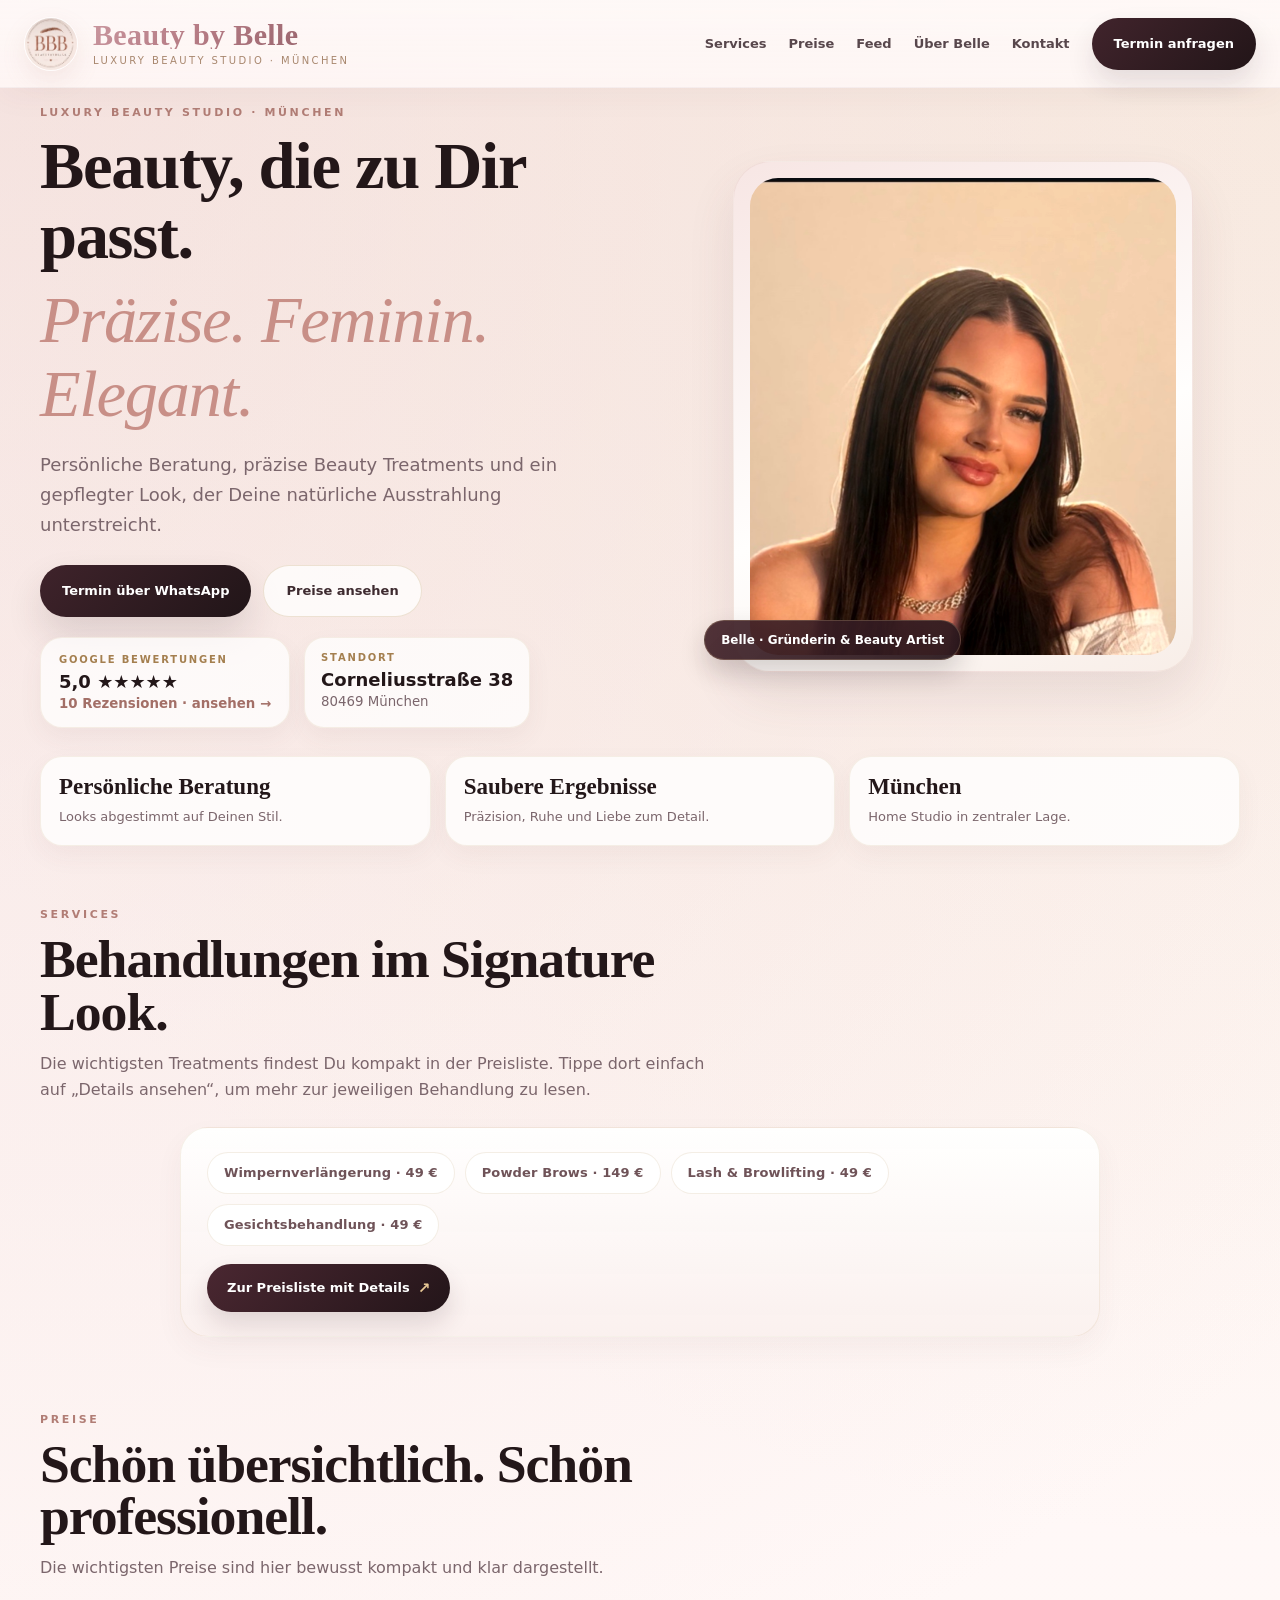
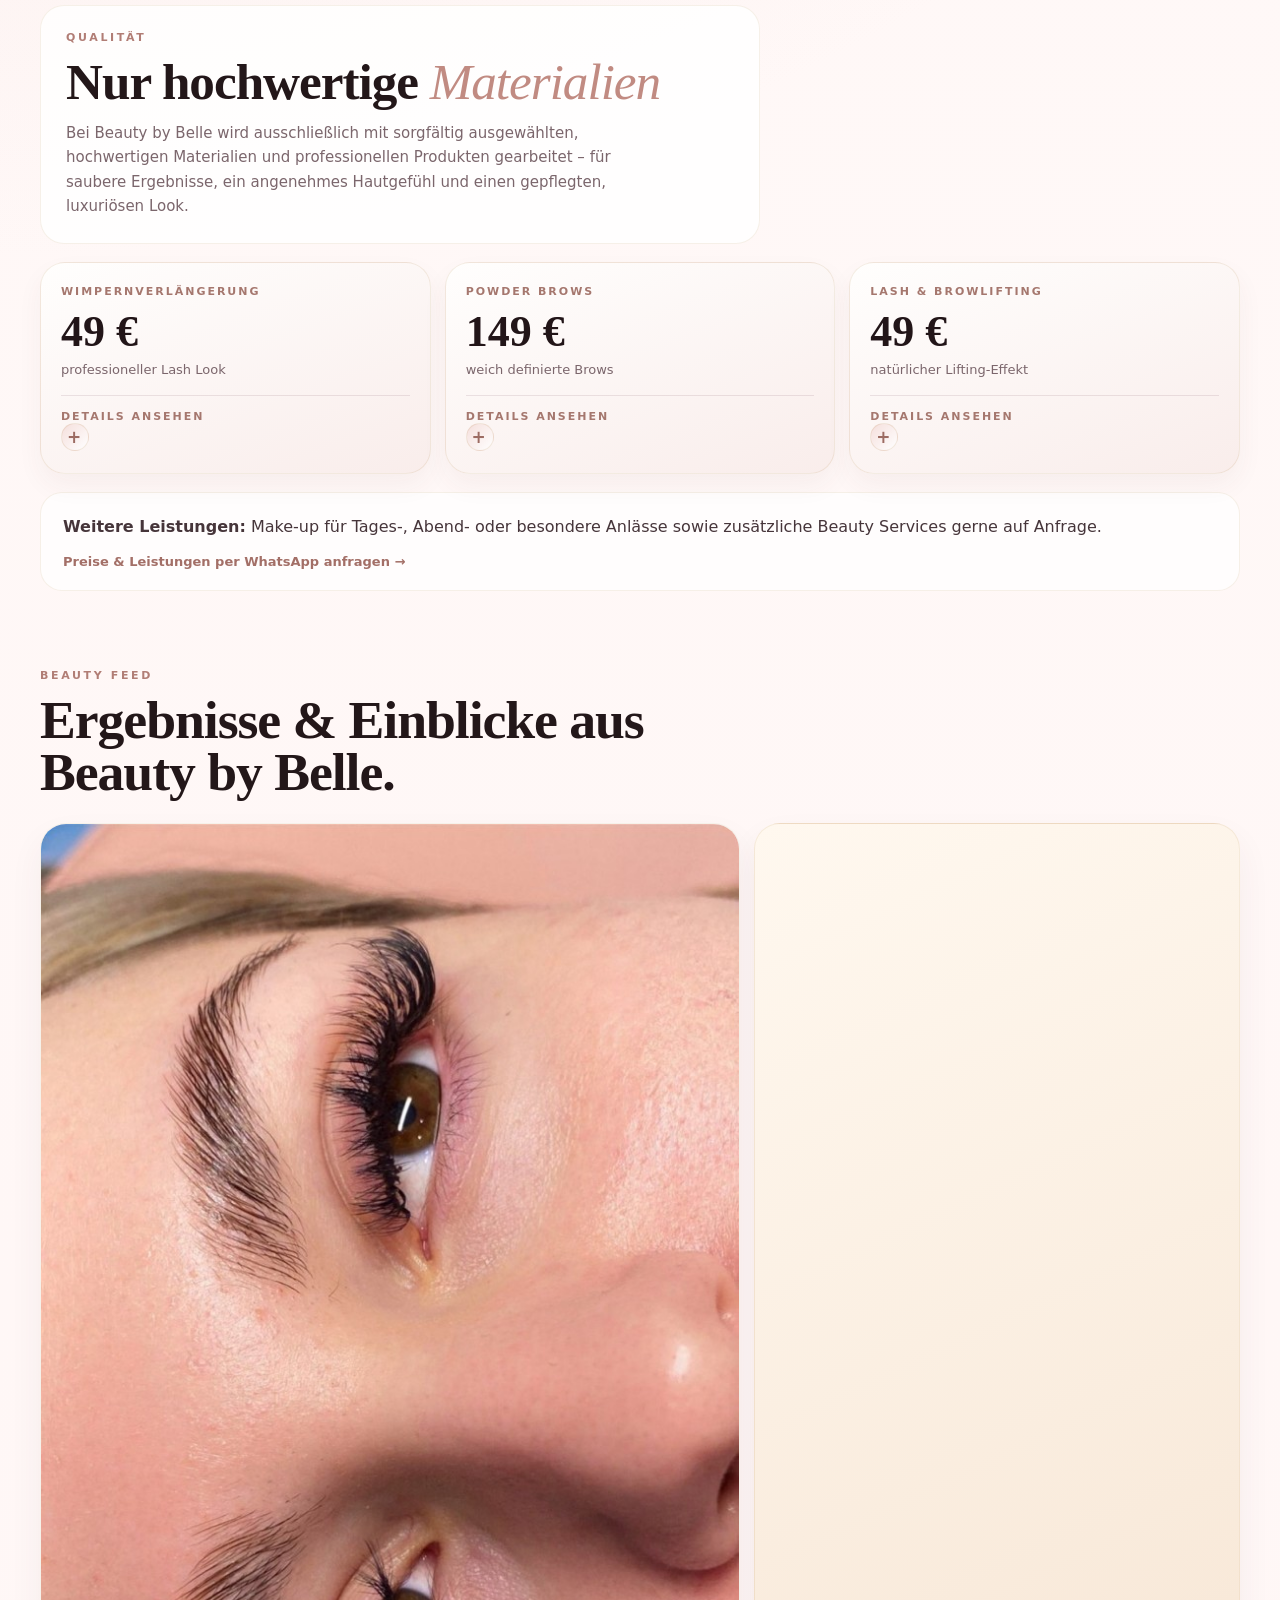
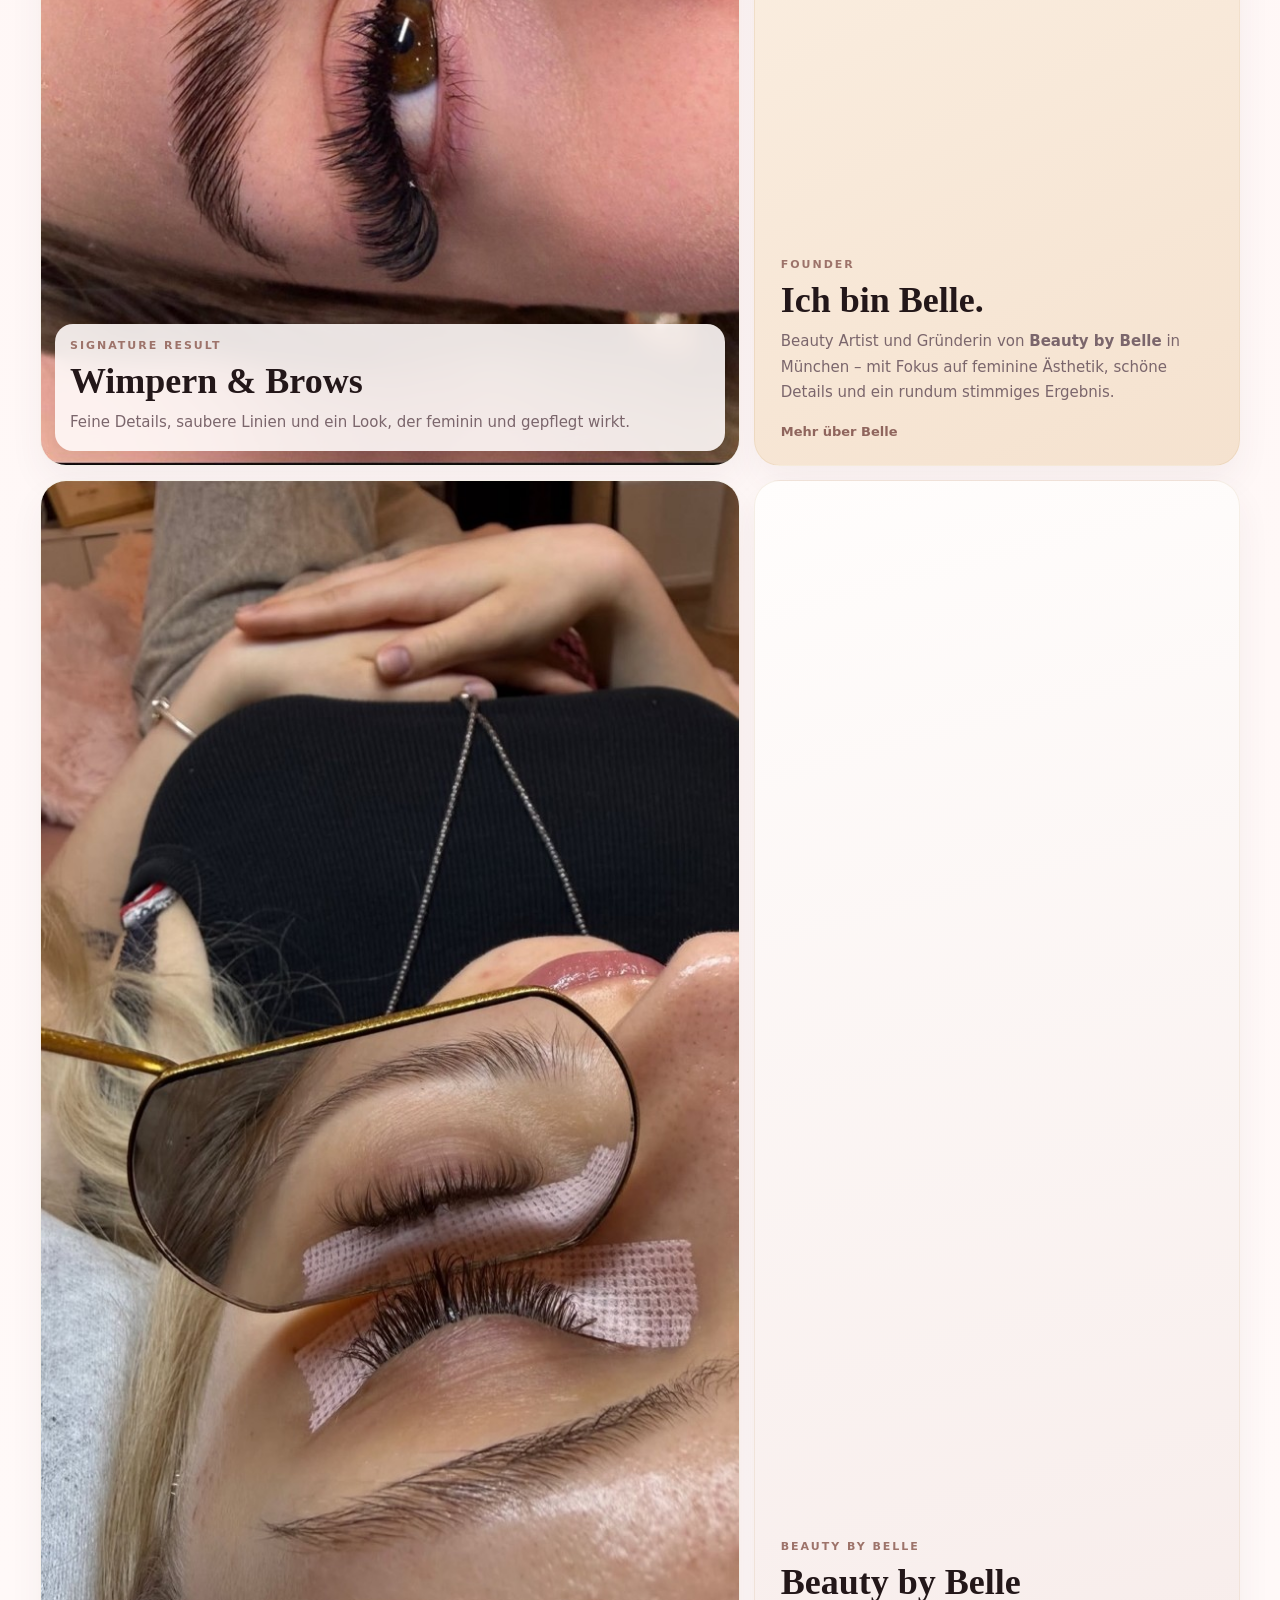
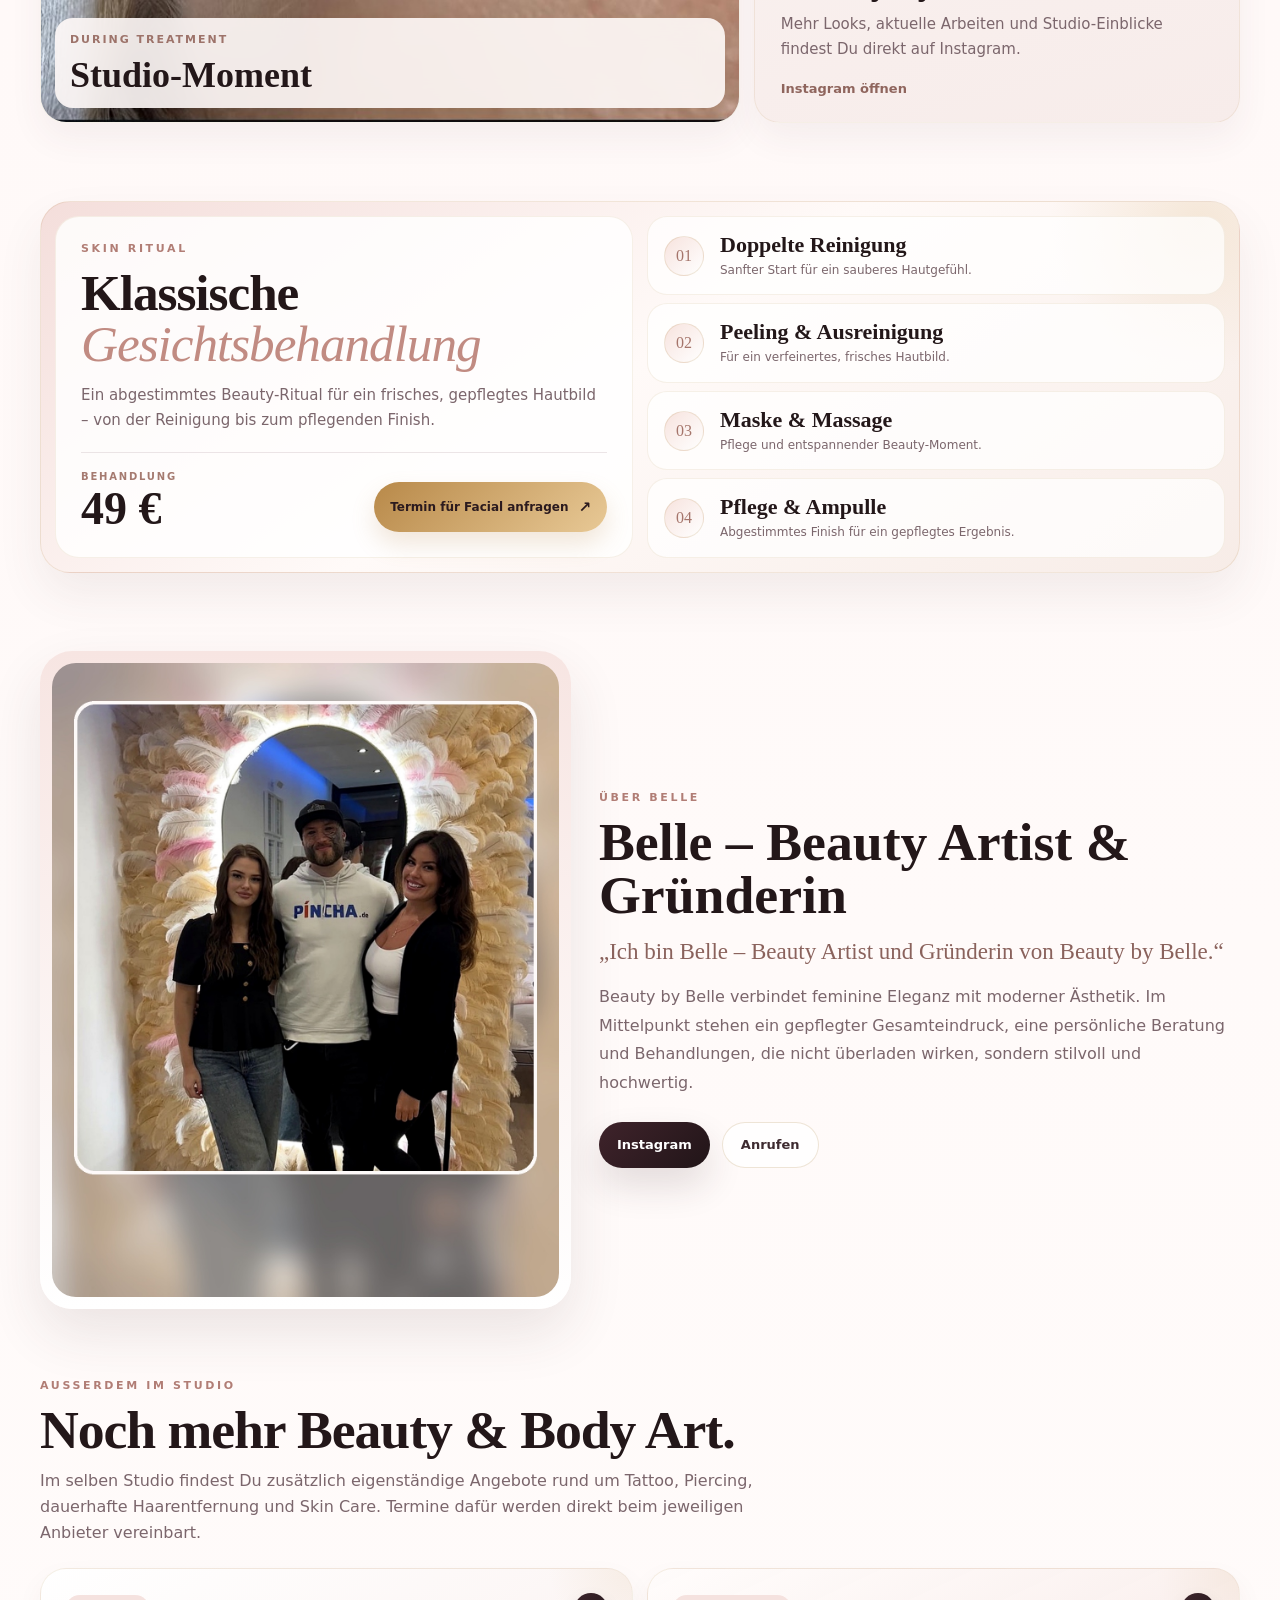
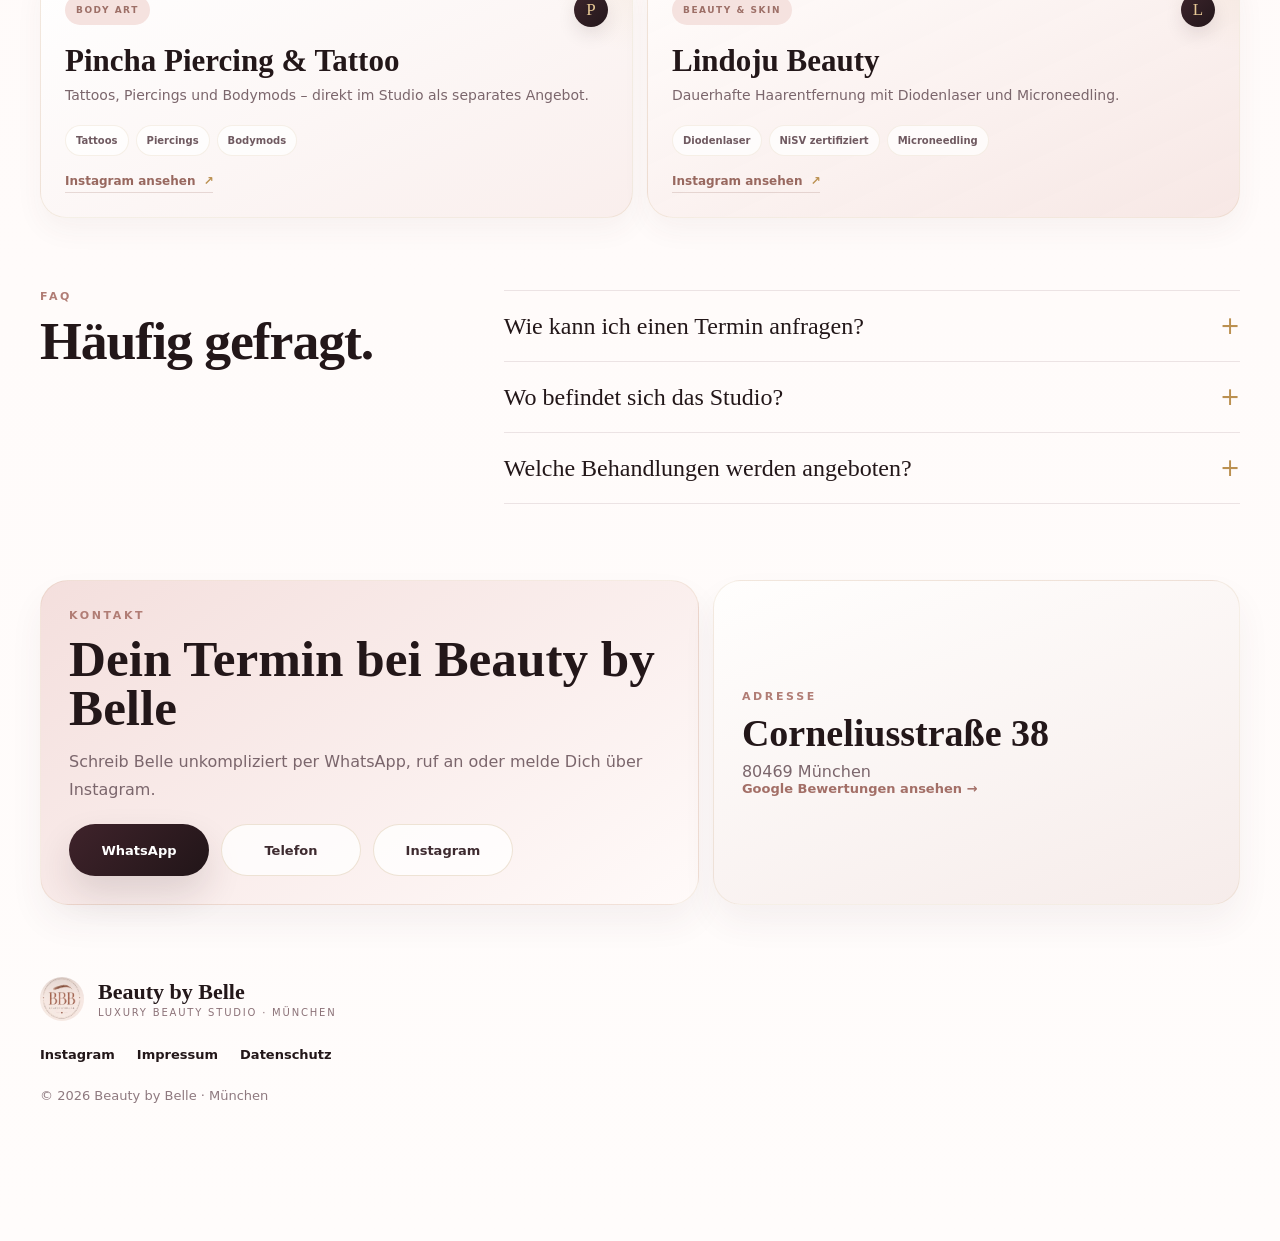
==== index.html @ 5e6dd6c7 "Add files via upload" ====
<!doctype html>
<html lang="de">
<head>
  <meta charset="utf-8">
  <meta name="viewport" content="width=device-width, initial-scale=1, viewport-fit=cover">
  <meta name="theme-color" content="#fff8f7">
  <meta name="description" content="Beauty by Belle München – luxuriöse Beauty Treatments mit rosé-goldenem Design: Wimpern, Powder Brows, Gesichtsbehandlung und mehr.">
  <meta name="format-detection" content="telephone=no">
  <meta property="og:title" content="Beauty by Belle München">
  <meta property="og:description" content="Belle – Beauty Artist und Gründerin von Beauty by Belle. Luxuriöse Beauty Treatments in München.">
  <meta property="og:type" content="website">
  <title>Beauty by Belle | Luxury Beauty Studio München</title>
  <link rel="icon" href="logo-bbb.jpg" type="image/jpeg">
  <link rel="stylesheet" href="styles.css?v=6.4.0">
  <script type="application/ld+json">
  {
    "@context":"https://schema.org",
    "@type":"BeautySalon",
    "name":"Beauty by Belle",
    "telephone":"+49 1512 0498323",
    "address":{
      "@type":"PostalAddress",
      "streetAddress":"Corneliusstraße 38",
      "postalCode":"80469",
      "addressLocality":"München",
      "addressCountry":"DE"
    },
    "sameAs":["https://www.instagram.com/beautybybelle_munich/"],
    "priceRange":"€€"
  }
  </script>
</head>
<body>
  <a class="skip-link" href="#main">Zum Inhalt springen</a>

  <header class="site-header" id="top">
    <a class="brand" href="#top" aria-label="Beauty by Belle Startseite">
      <img src="logo-bbb.jpg" alt="Beauty by Belle Logo" width="54" height="54">
      <span class="brand-copy">
        <strong>Beauty by Belle</strong>
        <small>Luxury Beauty Studio · München</small>
      </span>
    </a>

    <button class="menu-toggle" type="button" aria-label="Menü öffnen" aria-expanded="false" aria-controls="main-nav">
      <span></span><span></span>
    </button>

    <nav class="main-nav" id="main-nav" aria-label="Hauptnavigation">
      <a href="#services">Services</a>
      <a href="#preise">Preise</a>
      <a href="#feed">Feed</a>
      <a href="#belle">Über Belle</a>
      <a href="#kontakt">Kontakt</a>
      <a class="nav-cta" href="https://wa.me/4915120498323?text=Hallo%20Belle%2C%20ich%20m%C3%B6chte%20gerne%20einen%20Termin%20bei%20Beauty%20by%20Belle%20anfragen." target="_blank" rel="noopener">Termin anfragen</a>
    </nav>
  </header>

  <main id="main">
    <section class="hero">
      <div class="hero-copy">
        <p class="eyebrow">Luxury Beauty Studio · München</p>
        <h1>Beauty, die zu Dir passt. <em>Präzise. Feminin. Elegant.</em></h1>
        <p class="lead">Persönliche Beratung, präzise Beauty Treatments und ein gepflegter Look, der Deine natürliche Ausstrahlung unterstreicht.</p>

        <div class="hero-actions">
          <a class="btn btn-primary" href="https://wa.me/4915120498323?text=Hallo%20Belle%2C%20ich%20m%C3%B6chte%20gerne%20einen%20Termin%20bei%20Beauty%20by%20Belle%20anfragen." target="_blank" rel="noopener">Termin über WhatsApp</a>
          <a class="btn btn-secondary" href="#preise">Preise ansehen</a>
        </div>

        <div class="hero-meta">
          <a class="google-review-card" href="https://search.google.com/local/reviews?placeid=ChIJg-GGh-nfnUcRz_K6qeJYvUg" target="_blank" rel="noopener" aria-label="Google Bewertungen von Beauty by Belle öffnen">
            <span class="meta-label">Google Bewertungen</span>
            <strong>5,0 ★★★★★</strong>
            <small>10 Rezensionen · ansehen →</small>
          </a>
          <div>
            <span class="meta-label">Standort</span>
            <strong>Corneliusstraße 38</strong>
            <small>80469 München</small>
          </div>
        </div>
      </div>

      <div class="hero-visual">
        <div class="hero-frame">
          <img src="belle-portrait.jpg" alt="Belle – Beauty Artist und Gründerin von Beauty by Belle" fetchpriority="high">
        </div>
        <div class="hero-badge">Belle · Gründerin &amp; Beauty Artist</div>
      </div>
    </section>

    <section class="info-strip" aria-label="Vorteile">
      <article><strong>Persönliche Beratung</strong><span>Looks abgestimmt auf Deinen Stil.</span></article>
      <article><strong>Saubere Ergebnisse</strong><span>Präzision, Ruhe und Liebe zum Detail.</span></article>
      <article><strong>München</strong><span>Home Studio in zentraler Lage.</span></article>
    </section>

    <section class="section compact" id="services">
      <div class="section-heading narrow">
        <p class="eyebrow">Services</p>
        <h2>Behandlungen im Signature Look.</h2>
        <p>Die wichtigsten Treatments findest Du kompakt in der Preisliste. Tippe dort einfach auf „Details ansehen“, um mehr zur jeweiligen Behandlung zu lesen.</p>
      </div>

      <div class="service-overview" aria-label="Leistungsübersicht">
        <div class="service-overview-chips">
          <span>Wimpernverlängerung · 49 €</span>
          <span>Powder Brows · 149 €</span>
          <span>Lash &amp; Browlifting · 49 €</span>
          <span>Gesichtsbehandlung · 49 €</span>
        </div>
        <a class="service-overview-link" href="#preise">Zur Preisliste mit Details</a>
      </div>
    </section>

    <section class="section pricing-section" id="preise">
      <div class="section-heading narrow">
        <p class="eyebrow">Preise</p>
        <h2>Schön übersichtlich. Schön professionell.</h2>
        <p>Die wichtigsten Preise sind hier bewusst kompakt und klar dargestellt.</p>
      </div>

      <div class="price-editorial">
        <article class="facial-intro price-intro-card">
          <p class="eyebrow">Qualität</p>
          <h2>Nur hochwertige <em>Materialien</em></h2>
          <p>Bei Beauty by Belle wird ausschließlich mit sorgfältig ausgewählten, hochwertigen Materialien und professionellen Produkten gearbeitet – für saubere Ergebnisse, ein angenehmes Hautgefühl und einen gepflegten, luxuriösen Look.</p>
        </article>
      </div>

      <div class="pricing-grid pricing-accordion">
        <details class="price-box price-toggle">
          <summary>
            <span class="price-name">Wimpernverlängerung</span>
            <strong>49 €</strong>
            <small>professioneller Lash Look</small>
            <span class="price-more">Details ansehen <b>+</b></span>
          </summary>
          <div class="price-details">
            <h3>Wimpernverlängerung</h3>
            <p>Für einen ausdrucksstarken, gepflegten Blick. Form und Wirkung werden passend zu Deinen Augen und Deinem gewünschten Look abgestimmt.</p>
            <p>Es wird mit sorgfältig ausgewählten, hochwertigen Materialien und professionellen Produkten gearbeitet – für ein sauberes, leichtes und elegantes Ergebnis.</p>
            <a href="https://wa.me/4915120498323?text=Hallo%20Belle%2C%20ich%20interessiere%20mich%20f%C3%BCr%20eine%20Wimpernverl%C3%A4ngerung.%20Welche%20Termine%20sind%20frei%3F" target="_blank" rel="noopener">Termin anfragen →</a>
          </div>
        </details>

        <details class="price-box price-toggle">
          <summary>
            <span class="price-name">Powder Brows</span>
            <strong>149 €</strong>
            <small>weich definierte Brows</small>
            <span class="price-more">Details ansehen <b>+</b></span>
          </summary>
          <div class="price-details">
            <h3>Powder Brows</h3>
            <p>Die Form und Farbe werden individuell auf Gesicht, Hautton und Deinen Stil abgestimmt. Ziel ist ein weiches, gleichmäßiges und gepflegtes Brow-Ergebnis.</p>
            <p>Verwendet werden hochwertige Pigmente und professionelle Materialien; auf sauberes und präzises Arbeiten wird besonderer Wert gelegt.</p>
            <a href="https://wa.me/4915120498323?text=Hallo%20Belle%2C%20ich%20interessiere%20mich%20f%C3%BCr%20Powder%20Brows.%20Welche%20Termine%20sind%20frei%3F" target="_blank" rel="noopener">Termin anfragen →</a>
          </div>
        </details>

        <details class="price-box price-toggle">
          <summary>
            <span class="price-name">Lash &amp; Browlifting</span>
            <strong>49 €</strong>
            <small>natürlicher Lifting-Effekt</small>
            <span class="price-more">Details ansehen <b>+</b></span>
          </summary>
          <div class="price-details">
            <h3>Lash &amp; Browlifting</h3>
            <p>Wimpern und Brauen werden geformt und optisch angehoben, sodass ein gepflegter, natürlicher und definierter Look entsteht.</p>
            <p>Auch hier kommen ausschließlich hochwertige, professionelle Produkte zum Einsatz, abgestimmt auf ein sauberes und elegantes Finish.</p>
            <a href="https://wa.me/4915120498323?text=Hallo%20Belle%2C%20ich%20interessiere%20mich%20f%C3%BCr%20Lash-%20%26%20Browlifting.%20Welche%20Termine%20sind%20frei%3F" target="_blank" rel="noopener">Termin anfragen →</a>
          </div>
        </details>
      </div>

      <div class="price-note">
        <p><strong>Weitere Leistungen:</strong> Make-up für Tages-, Abend- oder besondere Anlässe sowie zusätzliche Beauty Services gerne auf Anfrage.</p>
        <a class="inline-link" href="https://wa.me/4915120498323?text=Hallo%20Belle%2C%20ich%20habe%20eine%20Frage%20zu%20Deinen%20Leistungen%20und%20Preisen." target="_blank" rel="noopener">Preise &amp; Leistungen per WhatsApp anfragen →</a>
      </div>
    </section>

    <section class="section feed-section" id="feed">
      <div class="section-heading">
        <p class="eyebrow">Beauty Feed</p>
        <h2>Ergebnisse & Einblicke aus Beauty by Belle.</h2>
      </div>

      <div class="feed-grid">
        <article class="feed-card image-large">
          <img src="wimpern-ergebnis.jpg" alt="Beauty Ergebnis – Wimpern und Brows bei Beauty by Belle" loading="lazy">
          <div class="feed-copy">
            <span>Signature Result</span>
            <h3>Wimpern &amp; Brows</h3>
            <p>Feine Details, saubere Linien und ein Look, der feminin und gepflegt wirkt.</p>
          </div>
        </article>

        <article class="feed-card text-card gold-card">
          <span>Founder</span>
          <h3>Ich bin Belle.</h3>
          <p>Beauty Artist und Gründerin von <strong>Beauty by Belle</strong> in München – mit Fokus auf feminine Ästhetik, schöne Details und ein rundum stimmiges Ergebnis.</p>
          <a href="#belle">Mehr über Belle</a>
        </article>

        <article class="feed-card image-small">
          <img src="wimpern-behandlung.jpg" alt="Wimpernbehandlung im Studio" loading="lazy">
          <div class="feed-copy compact-copy">
            <span>During Treatment</span>
            <h3>Studio-Moment</h3>
          </div>
        </article>

        <article class="feed-card text-card soft-card">
          <span>Beauty by Belle</span>
          <h3>Beauty by Belle</h3>
          <p>Mehr Looks, aktuelle Arbeiten und Studio-Einblicke findest Du direkt auf Instagram.</p>
          <a href="https://www.instagram.com/beautybybelle_munich/" target="_blank" rel="noopener">Instagram öffnen</a>
        </article>
      </div>
    </section>

    <section class="section facial-section" id="facial">
      <div class="facial-editorial">
        <div class="facial-intro">
          <p class="eyebrow">Skin Ritual</p>
          <h2>Klassische <em>Gesichtsbehandlung</em></h2>
          <p>Ein abgestimmtes Beauty-Ritual für ein frisches, gepflegtes Hautbild – von der Reinigung bis zum pflegenden Finish.</p>
          <div class="facial-price-row">
            <div><span>Behandlung</span><strong>49 €</strong></div>
            <a class="facial-cta" href="https://wa.me/4915120498323?text=Hallo%20Belle%2C%20ich%20interessiere%20mich%20f%C3%BCr%20eine%20Gesichtsbehandlung.%20Welche%20Termine%20sind%20frei%3F" target="_blank" rel="noopener">Termin für Facial anfragen <span>↗</span></a>
          </div>
        </div>

        <div class="facial-steps" aria-label="Ablauf der klassischen Gesichtsbehandlung">
          <article><span>01</span><div><strong>Doppelte Reinigung</strong><small>Sanfter Start für ein sauberes Hautgefühl.</small></div></article>
          <article><span>02</span><div><strong>Peeling &amp; Ausreinigung</strong><small>Für ein verfeinertes, frisches Hautbild.</small></div></article>
          <article><span>03</span><div><strong>Maske &amp; Massage</strong><small>Pflege und entspannender Beauty-Moment.</small></div></article>
          <article><span>04</span><div><strong>Pflege &amp; Ampulle</strong><small>Abgestimmtes Finish für ein gepflegtes Ergebnis.</small></div></article>
        </div>
      </div>
    </section>

    <section class="section about-section" id="belle">
      <div class="about-image-wrap">
        <img src="about-team.jpg" alt="Beauty by Belle Studio – Belle mit Studio-Partnern" loading="lazy">
      </div>
      <div class="about-copy">
        <p class="eyebrow">Über Belle</p>
        <h2>Belle – Beauty Artist &amp; Gründerin</h2>
        <p class="about-lead">„Ich bin Belle – Beauty Artist und Gründerin von Beauty by Belle.“</p>
        <p>Beauty by Belle verbindet feminine Eleganz mit moderner Ästhetik. Im Mittelpunkt stehen ein gepflegter Gesamteindruck, eine persönliche Beratung und Behandlungen, die nicht überladen wirken, sondern stilvoll und hochwertig.</p>
        <div class="about-actions">
          <a class="btn btn-primary small" href="https://www.instagram.com/beautybybelle_munich/" target="_blank" rel="noopener">Instagram</a>
          <a class="btn btn-secondary small" href="tel:+4915120498323">Anrufen</a>
        </div>
      </div>
    </section>

    <section class="section studio-extra-section" aria-labelledby="studio-extra-title">
      <div class="section-heading studio-extra-heading">
        <p class="eyebrow">Außerdem im Studio</p>
        <h2 id="studio-extra-title">Noch mehr Beauty &amp; Body Art.</h2>
        <p>Im selben Studio findest Du zusätzlich eigenständige Angebote rund um Tattoo, Piercing, dauerhafte Haarentfernung und Skin Care. Termine dafür werden direkt beim jeweiligen Anbieter vereinbart.</p>
      </div>

      <div class="studio-extra-grid">
        <article class="studio-extra-card">
          <div class="studio-extra-topline">
            <span class="studio-extra-badge">Body Art</span>
            <span class="studio-extra-mark">P</span>
          </div>
          <h3>Pincha Piercing &amp; Tattoo</h3>
          <p>Tattoos, Piercings und Bodymods – direkt im Studio als separates Angebot.</p>
          <div class="studio-extra-tags" aria-label="Leistungen von Pincha Piercing & Tattoo">
            <span>Tattoos</span><span>Piercings</span><span>Bodymods</span>
          </div>
          <a class="studio-extra-link" href="https://www.instagram.com/pinchapiercingtattoo" target="_blank" rel="noopener">Instagram ansehen <span>↗</span></a>
        </article>

        <article class="studio-extra-card studio-extra-card-soft">
          <div class="studio-extra-topline">
            <span class="studio-extra-badge">Beauty &amp; Skin</span>
            <span class="studio-extra-mark">L</span>
          </div>
          <h3>Lindoju Beauty</h3>
          <p>Dauerhafte Haarentfernung mit Diodenlaser und Microneedling.</p>
          <div class="studio-extra-tags" aria-label="Leistungen von Lindoju Beauty">
            <span>Diodenlaser</span><span>NiSV zertifiziert</span><span>Microneedling</span>
          </div>
          <a class="studio-extra-link" href="https://www.instagram.com/lindojubeauty" target="_blank" rel="noopener">Instagram ansehen <span>↗</span></a>
        </article>
      </div>
    </section>

    <section class="section faq-section">
      <div class="section-heading left narrow-left">
        <p class="eyebrow">FAQ</p>
        <h2>Häufig gefragt.</h2>
      </div>
      <div class="faq-list">
        <details>
          <summary>Wie kann ich einen Termin anfragen?<span>+</span></summary>
          <p>Am schnellsten direkt über WhatsApp oder telefonisch. Alle Buttons auf dieser Seite führen direkt zur Kontaktaufnahme.</p>
        </details>
        <details>
          <summary>Wo befindet sich das Studio?<span>+</span></summary>
          <p>Beauty by Belle befindet sich in der Corneliusstraße 38, 80469 München.</p>
        </details>
        <details>
          <summary>Welche Behandlungen werden angeboten?<span>+</span></summary>
          <p>Wimpernverlängerung, Powder Brows, Gesichtsbehandlungen, Lash &amp; Browlifting sowie weitere Beauty Services und Make-up auf Anfrage.</p>
        </details>
      </div>
    </section>

    <section class="contact-section" id="kontakt">
      <div class="contact-card">
        <p class="eyebrow">Kontakt</p>
        <h2>Dein Termin bei Beauty by Belle</h2>
        <p>Schreib Belle unkompliziert per WhatsApp, ruf an oder melde Dich über Instagram.</p>
        <div class="contact-buttons">
          <a class="btn btn-primary" href="https://wa.me/4915120498323?text=Hallo%20Belle%2C%20ich%20m%C3%B6chte%20gerne%20einen%20Termin%20bei%20Beauty%20by%20Belle%20anfragen." target="_blank" rel="noopener">WhatsApp</a>
          <a class="btn btn-secondary" href="tel:+4915120498323">Telefon</a>
          <a class="btn btn-secondary" href="https://www.instagram.com/beautybybelle_munich/" target="_blank" rel="noopener">Instagram</a>
        </div>
      </div>

      <div class="location-card">
        <p class="eyebrow">Adresse</p>
        <h3>Corneliusstraße 38</h3>
        <p>80469 München</p>
        <a class="inline-link" href="https://search.google.com/local/reviews?placeid=ChIJg-GGh-nfnUcRz_K6qeJYvUg" target="_blank" rel="noopener">Google Bewertungen ansehen →</a>
      </div>
    </section>
  </main>

  <footer>
    <div class="footer-brand">
      <img src="logo-bbb.jpg" alt="Beauty by Belle Logo" width="44" height="44">
      <div>
        <strong>Beauty by Belle</strong>
        <small>Luxury Beauty Studio · München</small>
      </div>
    </div>

    <nav class="footer-links" aria-label="Footer Links">
      <a href="https://www.instagram.com/beautybybelle_munich/" target="_blank" rel="noopener">Instagram</a>
      <a href="impressum.html">Impressum</a>
      <a href="datenschutz.html">Datenschutz</a>
    </nav>

    <p>© <span id="year"></span> Beauty by Belle · München</p>
  </footer>

  <div class="mobile-cta">
    <a href="https://wa.me/4915120498323?text=Hallo%20Belle%2C%20ich%20m%C3%B6chte%20gerne%20einen%20Termin%20bei%20Beauty%20by%20Belle%20anfragen." target="_blank" rel="noopener">Termin anfragen</a>
  </div>

  <script src="script.js?v=6.4.0" defer></script>
</body>
</html>
---- styles.css ----
:root{
  --bg:#fff8f7;
  --bg-2:#fffdfc;
  --paper:#ffffff;
  --rose:#f5e1df;
  --rose-2:#edd1cd;
  --rose-3:#d8a8a1;
  --gold:#bb9050;
  --gold-soft:#e6c89c;
  --ink:#231719;
  --ink-2:#46353a;
  --muted:#7b666c;
  --line:rgba(136,102,110,.16);
  --shadow:0 24px 55px rgba(73,43,48,.11);
  --radius-xl:36px;
  --radius-lg:28px;
  --radius-md:22px;
  --max:1200px;
  --sans:Inter, ui-sans-serif, system-ui, -apple-system, BlinkMacSystemFont, "Segoe UI", sans-serif;
  --serif:"Iowan Old Style", "Baskerville", "Cormorant Garamond", Georgia, serif;
}
*{box-sizing:border-box}
html{scroll-behavior:smooth}
body{margin:0;background:
  radial-gradient(circle at top left, rgba(237,209,205,.55), transparent 24%),
  radial-gradient(circle at top right, rgba(230,200,156,.24), transparent 20%),
  linear-gradient(180deg,#fff9f8 0%, #fff7f6 38%, #fffcfb 100%);
  color:var(--ink);font-family:var(--sans);padding-top:88px;padding-bottom:104px;-webkit-font-smoothing:antialiased;text-rendering:optimizeLegibility}
a{color:inherit;text-decoration:none}
img{display:block;max-width:100%}
.skip-link{position:absolute;left:12px;top:-48px;padding:10px 14px;background:#fff;border-radius:12px;border:1px solid var(--line);z-index:999}.skip-link:focus{top:12px}
.site-header{position:fixed;left:0;top:0;right:0;z-index:100;background:rgba(255,249,248,.84);backdrop-filter:blur(16px);border-bottom:1px solid rgba(136,102,110,.08);height:88px;padding:0 24px;display:flex;align-items:center;justify-content:space-between}
.brand{display:flex;align-items:center;gap:14px;min-width:0}.brand img{width:54px;height:54px;border-radius:50%;object-fit:cover;box-shadow:0 8px 20px rgba(90,58,65,.08)}
.brand-copy{display:flex;flex-direction:column;min-width:0}.brand-copy strong{font-family:var(--serif);font-size:28px;font-weight:600;line-height:1;letter-spacing:.01em}.brand-copy small{margin-top:6px;font-size:10px;letter-spacing:.22em;text-transform:uppercase;color:#8c7278;white-space:nowrap}
.main-nav{display:flex;align-items:center;gap:22px;font-size:13px;font-weight:700;color:#58474c}
.main-nav a{position:relative}.main-nav a:not(.nav-cta)::after{content:"";position:absolute;left:0;right:0;bottom:-8px;height:1px;background:#cfa8a2;transform:scaleX(0);transform-origin:left;transition:transform .22s ease}.main-nav a:hover::after{transform:scaleX(1)}
.nav-cta,.btn{display:inline-flex;align-items:center;justify-content:center;min-height:52px;padding:0 22px;border-radius:999px;font-size:13px;font-weight:800;transition:transform .2s ease, box-shadow .2s ease, background .2s ease, border-color .2s ease}
.nav-cta{background:linear-gradient(135deg,#41242c,#221518);color:#fff;box-shadow:0 14px 28px rgba(50,26,31,.12)}
.nav-cta:hover,.btn:hover{transform:translateY(-1px)}
.menu-toggle{display:none;width:48px;height:48px;border:0;border-radius:14px;background:rgba(255,255,255,.55);position:relative;cursor:pointer}.menu-toggle span{position:absolute;left:12px;right:12px;height:2px;background:#2d1d20;border-radius:10px;transition:transform .2s ease, top .2s ease}.menu-toggle span:first-child{top:18px}.menu-toggle span:last-child{top:28px}
main{display:block}.section,.hero,.contact-section,.faq-section{width:min(100%,calc(var(--max) + 48px));margin-inline:auto;padding-inline:24px}
.hero{display:grid;grid-template-columns:1.05fr .95fr;gap:48px;align-items:center;padding-top:24px;padding-bottom:40px}
.hero-copy{max-width:620px}.eyebrow{margin:0 0 12px;font-size:11px;font-weight:800;letter-spacing:.24em;text-transform:uppercase;color:#b17d75}
.hero h1{margin:0;font-family:var(--serif);font-size:clamp(56px,5.8vw,88px);line-height:.95;letter-spacing:-.02em}.hero h1 em{font-style:italic;color:#c88f87;font-weight:500}.lead{margin:22px 0 0;max-width:560px;font-size:18px;line-height:1.8;color:var(--muted)}
.hero-actions{display:flex;gap:12px;flex-wrap:wrap;margin-top:30px}.btn-primary{background:linear-gradient(135deg,#3f232b,#211518);color:#fff;box-shadow:0 18px 36px rgba(58,33,39,.14)}.btn-secondary{background:rgba(255,255,255,.76);border:1px solid rgba(179,137,75,.22);color:#3e2b30}.btn.small{min-height:46px;padding:0 18px}
.hero-meta{display:flex;gap:14px;flex-wrap:wrap;margin-top:26px}.hero-meta>div,.hero-meta>a{min-width:190px;padding:16px 18px;border-radius:22px;background:rgba(255,255,255,.74);border:1px solid rgba(179,137,75,.12);box-shadow:0 10px 24px rgba(94,62,69,.06)}.meta-label{display:block;font-size:10px;letter-spacing:.18em;text-transform:uppercase;color:#a47f4f;font-weight:800;margin-bottom:6px}.hero-meta strong{display:block;font-size:18px}.hero-meta small{display:block;margin-top:4px;color:var(--muted)}
.hero-visual{position:relative;display:grid;justify-items:center}.hero-frame{width:min(100%,460px);background:linear-gradient(180deg,#f8e5e2,#fff);padding:14px;border-radius:36px;box-shadow:var(--shadow)}.hero-frame img{width:100%;aspect-ratio:5/5.6;object-fit:cover;border-radius:28px}.hero-badge{position:absolute;left:18px;bottom:12px;padding:12px 16px;border-radius:999px;background:rgba(35,23,25,.92);color:#fff;font-size:12px;font-weight:800;box-shadow:0 10px 24px rgba(35,23,25,.22)}
.info-strip{width:min(100%,calc(var(--max) + 48px));margin:0 auto;padding:0 24px 12px;display:grid;grid-template-columns:repeat(4,1fr);gap:14px}.info-strip article{padding:22px 20px;border-radius:24px;background:rgba(255,255,255,.78);border:1px solid rgba(179,137,75,.12);box-shadow:0 10px 26px rgba(90,58,65,.05)}.info-strip strong{display:block;font-family:var(--serif);font-size:26px;line-height:1.05}.info-strip span{display:block;margin-top:8px;font-size:13px;line-height:1.6;color:var(--muted)}
.section{padding-top:76px;padding-bottom:12px}.section.compact{padding-top:66px}.section-heading{max-width:760px;margin-bottom:28px}.section-heading.narrow{max-width:680px}.section-heading.left{max-width:100%}.section-heading h2{margin:0;font-family:var(--serif);font-size:clamp(42px,4.7vw,66px);line-height:.98;letter-spacing:-.02em}.section-heading p:last-child{margin:14px 0 0;color:var(--muted);font-size:16px;line-height:1.75}.narrow-left{max-width:360px}
.service-grid{display:grid;grid-template-columns:repeat(4,1fr);gap:16px}.service-card{padding:26px;border-radius:28px;background:linear-gradient(180deg,rgba(255,255,255,.95),rgba(251,243,242,.92));border:1px solid rgba(179,137,75,.12);box-shadow:0 14px 30px rgba(90,58,65,.06);display:flex;flex-direction:column;min-height:280px}.service-card.featured{background:linear-gradient(180deg,#f6e0dd,#fffaf9)}.service-card.soft{background:linear-gradient(180deg,#fffdfd,#f9efee)}.service-kicker{display:inline-flex;align-self:flex-start;padding:8px 12px;border-radius:999px;background:#f7e7e4;color:#a36f67;font-size:10px;letter-spacing:.18em;text-transform:uppercase;font-weight:800}.service-card h3{margin:18px 0 8px;font-family:var(--serif);font-size:34px;line-height:.95}.service-card p{margin:0;color:var(--muted);font-size:15px;line-height:1.7}.service-price{margin-top:auto;padding-top:22px;font-family:var(--serif);font-size:44px;color:#241719}.service-card a{margin-top:18px;min-height:48px;padding:0 18px;border-radius:999px;display:flex;align-items:center;justify-content:space-between;gap:12px;background:linear-gradient(135deg,#4a2731,#2a181d);color:#fff;font-size:13px;font-weight:850;box-shadow:0 12px 24px rgba(62,34,42,.15);border:1px solid rgba(226,193,133,.22);transition:transform .2s ease,box-shadow .2s ease,background .2s ease}.service-card a::after{content:"↗";width:26px;height:26px;border-radius:50%;display:grid;place-items:center;background:linear-gradient(135deg,#e8c996,#b88949);color:#2b1b1f;font-size:13px;flex:0 0 auto}.service-card a:hover{transform:translateY(-2px);box-shadow:0 16px 30px rgba(62,34,42,.2);background:linear-gradient(135deg,#58303b,#2b191f)}
.pricing-section{padding-top:78px}.price-editorial{margin:20px 0 18px}.price-intro-card{max-width:720px}.price-intro-card h2{font-size:clamp(38px,4vw,58px)}.price-intro-card>p:last-of-type{max-width:58ch}.pricing-grid{display:grid;grid-template-columns:repeat(3,1fr);gap:16px}.price-box{padding:26px 22px;border-radius:28px;background:linear-gradient(160deg,#fffefd,#f9edeb);border:1px solid rgba(179,137,75,.14);text-align:left;box-shadow:0 12px 26px rgba(90,58,65,.05)}.price-box span{display:block;color:#a5776e;font-size:11px;text-transform:uppercase;letter-spacing:.18em;font-weight:800}.price-box strong{display:block;margin-top:12px;font-family:var(--serif);font-size:48px;line-height:1;color:#221518}.price-box small{display:block;margin-top:8px;color:var(--muted);font-size:13px}.price-note{margin-top:18px;padding:20px 22px;border-radius:22px;background:rgba(255,255,255,.72);border:1px solid rgba(179,137,75,.12)}.price-note p{margin:0 0 10px;color:var(--ink-2);line-height:1.7}.inline-link{font-size:13px;font-weight:800;color:#a36f67}
.feed-section{padding-top:84px}.feed-grid{display:grid;grid-template-columns:1.18fr .82fr;gap:16px;align-items:stretch}.feed-card{position:relative;overflow:hidden;border-radius:30px;background:#fff;border:1px solid rgba(179,137,75,.12);box-shadow:0 16px 34px rgba(90,58,65,.06)}.feed-card img{width:100%;height:100%;object-fit:cover}.image-large{min-height:520px}.image-small{min-height:250px}.text-card{padding:30px;display:flex;flex-direction:column;justify-content:flex-end}.gold-card{background:linear-gradient(155deg,#fff8ef,#f5e2cf)}.soft-card{background:linear-gradient(165deg,#fffdfc,#f7ecea)}.feed-card span{display:block;color:#9d736a;font-size:11px;text-transform:uppercase;letter-spacing:.18em;font-weight:800;margin-bottom:12px}.feed-card h3{margin:0;font-family:var(--serif);font-size:40px;line-height:.96}.feed-card p{margin:12px 0 0;color:var(--muted);font-size:15px;line-height:1.7}.feed-card a{margin-top:18px;font-size:13px;font-weight:800;color:#8f655d}.feed-copy{position:absolute;left:18px;right:18px;bottom:18px;padding:18px;border-radius:20px;background:rgba(255,250,249,.9);backdrop-filter:blur(12px);box-shadow:0 10px 18px rgba(32,20,22,.06)}.compact-copy h3{font-size:28px}.compact-copy p{display:none}
.facial-section{padding-top:84px}.facial-editorial{position:relative;overflow:hidden;display:grid;grid-template-columns:.95fr 1.05fr;gap:22px;padding:22px;border-radius:34px;background:linear-gradient(145deg,#f4dedb 0%,#fffaf8 48%,#f7ece7 100%);border:1px solid rgba(179,137,75,.16);box-shadow:0 22px 46px rgba(90,58,65,.08)}.facial-editorial::after{content:"";position:absolute;width:300px;height:300px;border-radius:50%;right:-110px;top:-130px;background:radial-gradient(circle,rgba(221,184,126,.22),rgba(221,184,126,0) 70%);pointer-events:none}.facial-intro{position:relative;z-index:1;padding:30px 30px 26px;border-radius:28px;background:rgba(255,255,255,.82);border:1px solid rgba(179,137,75,.12)}.facial-intro h2{margin:0;font-family:var(--serif);font-size:clamp(44px,4.5vw,64px);line-height:.96;letter-spacing:-.02em}.facial-intro h2 em{font-style:italic;color:#c18b82;font-weight:500}.facial-intro>p:last-of-type{margin:18px 0 0;color:var(--muted);font-size:15px;line-height:1.75}.facial-price-row{display:flex;align-items:flex-end;justify-content:space-between;gap:18px;margin-top:28px;padding-top:24px;border-top:1px solid var(--line)}.facial-price-row>div span{display:block;font-size:10px;font-weight:800;letter-spacing:.18em;text-transform:uppercase;color:#a57a70}.facial-price-row>div strong{display:block;margin-top:4px;font-family:var(--serif);font-size:50px;line-height:1}.facial-cta{min-height:50px;padding:0 18px;border-radius:999px;display:inline-flex;align-items:center;justify-content:center;gap:10px;background:linear-gradient(135deg,#b88949,#e8c996);color:#2b1a1e;font-size:12px;font-weight:900;box-shadow:0 12px 24px rgba(184,137,73,.2)}.facial-cta span{font-size:15px}.facial-steps{position:relative;z-index:1;display:grid;gap:10px}.facial-steps article{min-height:94px;padding:18px 20px;border-radius:24px;background:rgba(255,255,255,.72);border:1px solid rgba(179,137,75,.12);display:grid;grid-template-columns:52px 1fr;gap:16px;align-items:center}.facial-steps article>span{width:48px;height:48px;border-radius:50%;display:grid;place-items:center;background:linear-gradient(135deg,#f7e3de,#fff);border:1px solid rgba(179,137,75,.18);color:#a5756b;font-family:var(--serif);font-size:18px}.facial-steps strong{display:block;font-family:var(--serif);font-size:25px;line-height:1.05}.facial-steps small{display:block;margin-top:5px;color:var(--muted);font-size:12px;line-height:1.5}
.about-section{display:grid;grid-template-columns:.9fr 1.1fr;gap:24px;align-items:center;padding-top:84px}.about-image-wrap{background:linear-gradient(180deg,#f7e5e2,#fff);padding:12px;border-radius:32px;box-shadow:var(--shadow)}.about-image-wrap img{width:100%;aspect-ratio:4/5;object-fit:cover;border-radius:24px}.about-copy{padding:10px 8px}.about-copy h2{margin:0;font-family:var(--serif);font-size:clamp(44px,4.8vw,68px);line-height:.98}.about-lead{margin:14px 0 0;font-family:var(--serif);font-size:26px;color:#8a625c;line-height:1.35}.about-copy p:last-of-type{margin-top:16px;color:var(--muted);font-size:16px;line-height:1.8}.about-actions{display:flex;gap:12px;flex-wrap:wrap;margin-top:24px}
.faq-section{display:grid;grid-template-columns:.75fr 1.25fr;gap:26px;padding-top:84px;padding-bottom:12px}.faq-list{border-top:1px solid var(--line)}.faq-list details{border-bottom:1px solid var(--line)}.faq-list summary{list-style:none;cursor:pointer;display:flex;align-items:center;justify-content:space-between;gap:16px;min-height:78px;font-family:var(--serif);font-size:27px}.faq-list summary::-webkit-details-marker{display:none}.faq-list summary span{font-family:var(--sans);font-size:24px;color:var(--gold);transition:transform .2s ease}.faq-list details[open] summary span{transform:rotate(45deg)}.faq-list p{margin:-2px 34px 20px 0;color:var(--muted);line-height:1.75}
.contact-section{display:grid;grid-template-columns:1fr .8fr;gap:16px;padding-top:80px;padding-bottom:0}.contact-card,.location-card{padding:34px;border-radius:32px;box-shadow:0 18px 34px rgba(90,58,65,.06)}.contact-card{background:linear-gradient(145deg,#f4dfdd,#fffaf9);border:1px solid rgba(179,137,75,.12)}.contact-card h2{margin:0;font-family:var(--serif);font-size:clamp(42px,4.5vw,62px);line-height:.96}.contact-card p:not(.eyebrow){color:var(--muted);line-height:1.75}.contact-buttons{display:flex;flex-wrap:wrap;gap:12px;margin-top:20px}.location-card{background:linear-gradient(160deg,#fffefd,#f6ecea);border:1px solid rgba(179,137,75,.12);display:flex;flex-direction:column;justify-content:center}.location-card h3{margin:0;font-family:var(--serif);font-size:42px;line-height:.98}.location-card p:not(.eyebrow){margin:10px 0 0;color:var(--muted)}
footer{width:min(100%,calc(var(--max) + 48px));margin:0 auto;padding:48px 24px 28px}.footer-brand{display:flex;align-items:center;gap:14px}.footer-brand img{width:44px;height:44px;border-radius:50%}.footer-brand strong{display:block;font-family:var(--serif);font-size:22px;line-height:1}.footer-brand small{display:block;margin-top:4px;font-size:10px;letter-spacing:.18em;text-transform:uppercase;color:#8c7278}.footer-links{display:flex;gap:22px;flex-wrap:wrap;margin:26px 0;font-size:13px;font-weight:700}.footer-links a:hover{text-decoration:underline}footer>p{margin:0;color:#8e797f;font-size:13px}
.mobile-cta{display:none}

@media (max-width:1020px){
  .site-header{height:82px;padding:0 18px}.brand img{width:50px;height:50px}.brand-copy strong{font-size:24px}.brand-copy small{display:none}.menu-toggle{display:block;z-index:120}.main-nav{position:fixed;left:0;right:0;top:82px;z-index:110;display:grid;gap:4px;padding:20px 18px 24px;background:rgba(255,249,248,.98);border-bottom:1px solid var(--line);box-shadow:0 18px 40px rgba(73,43,48,.1);transform:translateY(-130%);opacity:0;pointer-events:none;transition:.22s ease}.main-nav.open{transform:none;opacity:1;pointer-events:auto}.main-nav a{padding:12px 4px}.main-nav .nav-cta{text-align:center;margin-top:6px}.menu-toggle[aria-expanded="true"] span:first-child{top:23px;transform:rotate(45deg)}.menu-toggle[aria-expanded="true"] span:last-child{top:23px;transform:rotate(-45deg)}
  body{padding-top:82px}.hero{grid-template-columns:1fr;padding-top:18px}.hero-visual{order:-1}.info-strip{grid-template-columns:1fr 1fr}.service-grid,.pricing-grid{grid-template-columns:1fr 1fr}.feed-grid{grid-template-columns:1fr 1fr}.about-section,.faq-section,.contact-section{grid-template-columns:1fr}.facial-editorial{grid-template-columns:1fr}
}

@media (max-width:640px){
  body{padding-top:78px;padding-bottom:100px}.site-header{height:78px;padding:0 16px}.brand img{width:46px;height:46px}.brand-copy strong{font-size:21px}.main-nav{top:78px}.hero,.section,.contact-section,.faq-section,footer{padding-inline:16px}.hero{gap:28px;padding-bottom:28px}.hero h1{font-size:clamp(46px,13.6vw,62px)}.lead{font-size:16px;line-height:1.75}.hero-actions{display:grid}.btn,.nav-cta{width:100%}.hero-meta{display:grid}.hero-meta>div{min-width:0}.hero-frame{width:100%}.hero-frame img{aspect-ratio:4/4.85}.hero-badge{left:14px;right:14px;bottom:14px;text-align:center}
  .info-strip{grid-template-columns:1fr;gap:12px;padding-inline:16px}.section{padding-top:62px}.section.compact{padding-top:56px}.service-grid,.pricing-grid,.feed-grid{grid-template-columns:1fr}.service-card{min-height:0}.service-card h3{font-size:30px}.price-box strong{font-size:42px}.image-large{min-height:430px}.image-small{min-height:320px}.feed-card h3{font-size:34px}.facial-editorial{padding:12px;border-radius:28px}.facial-intro{padding:24px 20px;border-radius:22px}.facial-intro h2{font-size:clamp(39px,11.5vw,52px)}.facial-price-row{align-items:stretch;flex-direction:column}.facial-cta{width:100%}.facial-steps{gap:8px}.facial-steps article{min-height:84px;padding:15px 14px;grid-template-columns:46px 1fr}.facial-steps article>span{width:42px;height:42px}.facial-steps strong{font-size:22px}.about-section{gap:18px}.about-copy h2{font-size:48px}.about-lead{font-size:23px}.faq-list summary{font-size:22px;min-height:72px}.contact-card,.location-card{padding:26px}.contact-card h2{font-size:46px}.contact-buttons{display:grid}.footer-links{gap:18px}.mobile-cta{display:block;position:fixed;left:0;right:0;bottom:0;z-index:120;padding:10px 14px calc(10px + env(safe-area-inset-bottom));background:linear-gradient(180deg,rgba(255,249,248,0),rgba(255,249,248,.95) 28%,rgba(255,249,248,.99) 56%)}.mobile-cta a{display:flex;align-items:center;justify-content:center;min-height:58px;border-radius:999px;background:linear-gradient(135deg,#3f232b,#201416);color:#fff;font-size:18px;font-weight:800;box-shadow:0 14px 30px rgba(56,33,39,.16)}
}

@media (prefers-reduced-motion:reduce){html{scroll-behavior:auto}.btn,.nav-cta,.menu-toggle span,.main-nav{transition:none}}

.google-review-card{display:block;transition:transform .2s ease,box-shadow .2s ease,border-color .2s ease}.google-review-card:hover{transform:translateY(-2px);box-shadow:0 16px 30px rgba(94,62,69,.10);border-color:rgba(179,137,75,.28)}.google-review-card small{color:#a36f67!important;font-weight:800}.info-strip{grid-template-columns:repeat(3,1fr)}
@media(max-width:1020px){.info-strip{grid-template-columns:repeat(3,1fr)}}
@media(max-width:640px){.hero-meta>a{min-width:0}.info-strip{grid-template-columns:1fr}}

/* ==========================================================
   BEAUTY BY BELLE v5.4 — consolidated premium/mobile polish
   Includes v5.2 Google review link + v5.3 mobile overflow fix
   ========================================================== */
html,body{overflow-x:hidden}
.hero,.section,.info-strip,.contact-section,.faq-section,footer{max-width:1248px}
.hero{padding-top:18px;padding-bottom:24px;gap:34px}
.hero h1{font-size:clamp(52px,5.2vw,80px)}
.lead{margin-top:18px;line-height:1.68}
.hero-actions{margin-top:24px}
.hero-meta{margin-top:20px}
.hero-meta>div,.google-review-card{padding:14px 16px;border-radius:20px}
.google-review-card{display:block;transition:transform .2s ease,box-shadow .2s ease,border-color .2s ease}
.google-review-card:hover{transform:translateY(-2px);box-shadow:0 16px 30px rgba(94,62,69,.10);border-color:rgba(179,137,75,.28)}
.google-review-card small{color:#a36f67!important;font-weight:800}
.info-strip{grid-template-columns:repeat(3,1fr);padding-top:4px}
.info-strip article{padding:18px 18px;border-radius:22px}
.info-strip strong{font-size:23px}
.section{padding-top:62px}
.section.compact{padding-top:50px}
.section-heading{margin-bottom:24px}
.section-heading h2{font-size:clamp(40px,4.2vw,60px)}
.section-heading p:last-child{margin-top:12px;line-height:1.62}
.service-grid{gap:14px}
.service-card{min-height:255px;padding:22px;border-radius:25px}
.service-card h3{font-size:31px;margin-top:15px}
.service-card p{font-size:14px;line-height:1.6}
.service-price{padding-top:17px;font-size:40px}
.service-card>a{display:inline-flex;align-items:center;justify-content:space-between;gap:14px;margin-top:14px;min-height:44px;padding:0 16px;border-radius:999px;background:linear-gradient(135deg,#4a2732,#27181d);color:#fff!important;box-shadow:0 10px 22px rgba(58,33,39,.12)}
.service-card>a::after{content:'↗';color:#e5c089;font-size:16px}
.pricing-section{padding-top:64px}
.pricing-grid{gap:14px}
.price-box{padding:22px 20px;border-radius:25px}
.price-box strong{font-size:44px}
.feed-section{padding-top:66px}
.feed-grid{gap:14px}
.feed-card{border-radius:26px}
.image-large{min-height:470px}.image-small{min-height:230px}
.feed-copy{left:14px;right:14px;bottom:14px;padding:15px;border-radius:18px}
.feed-card h3{font-size:36px}
.text-card{padding:26px}
.facial-section{padding-top:66px}
.facial-editorial{grid-template-columns:1fr 1fr;gap:14px;padding:14px;border-radius:30px}
.facial-intro{padding:25px;border-radius:24px;min-width:0}
.facial-intro h2{font-size:clamp(38px,4vw,54px);line-height:1;overflow-wrap:anywhere;hyphens:auto}
.facial-intro>p:last-of-type{margin-top:14px;line-height:1.62}
.facial-price-row{margin-top:20px;padding-top:18px;gap:14px}
.facial-price-row>div strong{font-size:46px}
.facial-cta{padding:0 16px;white-space:normal;text-align:center}
.facial-steps{gap:8px}
.facial-steps article{min-height:78px;padding:14px 16px;border-radius:20px;grid-template-columns:44px 1fr;gap:12px}
.facial-steps article>span{width:40px;height:40px;font-size:16px}
.facial-steps strong{font-size:22px}
.about-section{padding-top:66px;gap:20px}
.about-copy h2{font-size:clamp(42px,4.2vw,60px);overflow-wrap:anywhere;hyphens:auto}
.about-lead{font-size:23px}
.faq-section{padding-top:66px;gap:22px}
.faq-list summary{min-height:70px;font-size:24px}
.contact-section{padding-top:64px;padding-bottom:34px;gap:14px}
.contact-card,.location-card{padding:28px;border-radius:28px;min-width:0}
.contact-card h2{font-size:clamp(40px,4vw,56px);overflow-wrap:anywhere;hyphens:auto}
.location-card h3{font-size:38px;overflow-wrap:anywhere;hyphens:auto}
.contact-buttons .btn{min-width:140px}
footer{padding-top:38px;padding-bottom:34px}

@media(max-width:1020px){
  .info-strip{grid-template-columns:repeat(3,1fr)}
  .facial-editorial{grid-template-columns:1fr}
}

@media(max-width:640px){
  body{padding-top:78px;padding-bottom:132px}
  .site-header{box-shadow:0 8px 24px rgba(73,43,48,.04)}
  .hero{padding:14px 16px 20px;gap:22px}
  .hero h1{font-size:clamp(43px,12.4vw,56px);line-height:.98}
  .lead{font-size:15px;line-height:1.62;margin-top:14px}
  .hero-actions{margin-top:19px;gap:10px}
  .btn{min-height:54px}
  .hero-meta{gap:10px;margin-top:16px}
  .hero-meta>div,.google-review-card{padding:14px 15px;border-radius:20px;min-width:0}
  .hero-meta strong{font-size:17px}
  .hero-frame{padding:10px;border-radius:28px}
  .hero-frame img{border-radius:21px;aspect-ratio:4/4.7}
  .hero-badge{font-size:11px;padding:10px 12px}
  .info-strip{grid-template-columns:1fr;gap:9px;padding:0 16px 4px}
  .info-strip article{padding:16px 17px;border-radius:20px}
  .info-strip strong{font-size:21px}
  .info-strip span{margin-top:5px;font-size:12px;line-height:1.5}
  .section{padding-top:50px;padding-inline:16px}
  .section.compact{padding-top:44px}
  .section-heading{margin-bottom:20px}
  .section-heading h2{font-size:clamp(36px,10.8vw,48px);line-height:1}
  .section-heading p:last-child{font-size:14px;line-height:1.6}
  .service-grid,.pricing-grid,.feed-grid{gap:12px}
  .service-card{padding:20px;border-radius:23px}
  .service-card h3{font-size:29px}
  .service-price{font-size:38px}
  .service-card>a{min-height:47px;padding:0 17px;font-size:13px}
  .price-box{padding:19px;border-radius:23px}
  .price-box strong{font-size:40px}
  .price-note{padding:17px 18px}
  .feed-section{padding-top:52px}
  .image-large{min-height:400px}.image-small{min-height:300px}
  .feed-card h3{font-size:31px}
  .text-card{padding:22px;min-height:235px}
  .facial-section{padding-top:52px}
  .facial-editorial{padding:10px;border-radius:26px;gap:10px}
  .facial-intro{padding:21px 17px;border-radius:21px;text-align:left}
  .facial-intro h2{font-size:clamp(31px,9.4vw,41px);line-height:1.02;max-width:100%;overflow-wrap:anywhere;word-break:normal;hyphens:auto}
  .facial-intro>p:last-of-type{font-size:14px;line-height:1.6}
  .facial-price-row{align-items:stretch;flex-direction:column;margin-top:18px;padding-top:16px}
  .facial-price-row>div strong{font-size:42px}
  .facial-cta{width:100%;min-height:50px}
  .facial-steps{gap:8px}
  .facial-steps article{min-height:72px;padding:13px 13px;grid-template-columns:42px 1fr;border-radius:19px}
  .facial-steps article>span{width:38px;height:38px}
  .facial-steps strong{font-size:20px}
  .about-section{padding-top:52px;gap:16px}
  .about-image-wrap{padding:9px;border-radius:26px}
  .about-image-wrap img{border-radius:19px}
  .about-copy{padding:5px 2px}
  .about-copy h2{font-size:clamp(37px,10.5vw,47px);line-height:1.02;overflow-wrap:anywhere;hyphens:auto}
  .about-lead{font-size:21px}
  .about-copy p:last-of-type{font-size:14px;line-height:1.65}
  .faq-section{padding-top:52px;padding-inline:16px;gap:15px}
  .faq-list summary{font-size:20px;min-height:66px}
  .faq-list p{font-size:14px;line-height:1.6}
  .contact-section{padding:52px 16px 28px;gap:12px}
  .contact-card,.location-card{padding:22px 17px;border-radius:24px;text-align:left}
  .contact-card h2{font-size:clamp(33px,9.7vw,42px);line-height:1.02;max-width:100%;overflow-wrap:anywhere;hyphens:auto}
  .contact-card p:not(.eyebrow){font-size:14px;line-height:1.6}
  .contact-buttons{display:grid;grid-template-columns:1fr;justify-items:stretch;gap:9px}
  .contact-buttons .btn{width:100%;min-width:0;max-width:100%;min-height:50px;text-align:center}
  .location-card h3{font-size:34px;line-height:1.03;overflow-wrap:anywhere;hyphens:auto}
  .mobile-cta{padding:9px 14px calc(16px + env(safe-area-inset-bottom))}
  .mobile-cta a{min-height:54px;font-size:17px}
  footer{padding:34px 16px 118px}
}

/* ==========================================================
   BEAUTY BY BELLE v5.5 — subtle in-studio partner promotion
   ========================================================== */
.studio-extra-section{padding-top:58px;padding-bottom:6px}
.studio-extra-heading{max-width:720px;margin-bottom:22px}
.studio-extra-grid{display:grid;grid-template-columns:1fr 1fr;gap:14px}
.studio-extra-card{position:relative;overflow:hidden;padding:24px;border-radius:26px;background:linear-gradient(155deg,rgba(255,255,255,.92),rgba(249,237,235,.92));border:1px solid rgba(179,137,75,.13);box-shadow:0 12px 28px rgba(90,58,65,.05)}
.studio-extra-card::after{content:"";position:absolute;width:180px;height:180px;border-radius:50%;right:-95px;top:-95px;background:radial-gradient(circle,rgba(206,165,104,.12),rgba(206,165,104,0) 70%);pointer-events:none}
.studio-extra-card-soft{background:linear-gradient(155deg,rgba(255,252,251,.95),rgba(246,229,226,.9))}
.studio-extra-topline{position:relative;z-index:1;display:flex;align-items:center;justify-content:space-between;gap:14px}
.studio-extra-badge{display:inline-flex;align-items:center;min-height:30px;padding:0 11px;border-radius:999px;background:#f5e2df;color:#9d6f67;font-size:9px;letter-spacing:.17em;text-transform:uppercase;font-weight:850}
.studio-extra-mark{width:34px;height:34px;border-radius:50%;display:grid;place-items:center;background:linear-gradient(135deg,#3d252c,#23171b);color:#e8c996;font-family:var(--serif);font-size:17px;box-shadow:0 8px 18px rgba(52,31,37,.10)}
.studio-extra-card h3{position:relative;z-index:1;margin:18px 0 8px;font-family:var(--serif);font-size:31px;line-height:1}
.studio-extra-card>p{position:relative;z-index:1;margin:0;color:var(--muted);font-size:14px;line-height:1.65}
.studio-extra-tags{position:relative;z-index:1;display:flex;flex-wrap:wrap;gap:7px;margin-top:18px}
.studio-extra-tags span{display:inline-flex;align-items:center;min-height:31px;padding:0 10px;border-radius:999px;background:rgba(255,255,255,.72);border:1px solid rgba(179,137,75,.12);color:#6f5960;font-size:10px;font-weight:750}
.studio-extra-link{position:relative;z-index:1;display:inline-flex;align-items:center;gap:8px;margin-top:18px;color:#98685f;font-size:12px;font-weight:850;border-bottom:1px solid rgba(152,104,95,.22);padding-bottom:4px}
.studio-extra-link span{color:var(--gold)}

@media(max-width:760px){
  .studio-extra-section{padding-top:48px}
  .studio-extra-grid{grid-template-columns:1fr;gap:10px}
  .studio-extra-card{padding:20px;border-radius:23px}
  .studio-extra-card h3{font-size:28px;margin-top:15px}
  .studio-extra-card>p{font-size:13px;line-height:1.6}
  .studio-extra-tags{margin-top:15px}
  .studio-extra-link{margin-top:15px}
}

/* v5.6: no word split in Gesichtsbehandlung + cleaner partner overlap */
.facial-intro h2{
  overflow-wrap:normal;
  word-break:normal;
  hyphens:none;
}
.facial-intro h2 em{
  hyphens:none;
  word-break:normal;
  overflow-wrap:normal;
}
@media (max-width:640px){
  .facial-intro h2{font-size:clamp(36px,9.4vw,41px);line-height:1.02;}
  .facial-intro h2 em{display:block;font-size:.78em;white-space:nowrap;letter-spacing:-.025em;}
}
@media (max-width:380px){
  .facial-intro h2{font-size:35px;}
  .facial-intro h2 em{font-size:.75em;}
}

/* v5.7: hero photo switched to cropped studio trio + fix accent clipping on Präzise */
.hero h1{
  line-height:1;
}
.hero h1 em{
  display:block;
  line-height:1.08;
  padding-top:.08em;
}
@media (max-width:640px){
  .hero h1{
    line-height:1.01;
  }
  .hero h1 em{
    line-height:1.1;
    padding-top:.09em;
  }
}

/* v5.8: swap hero/about images, shift team photo left, and fully fix Präzise accent clipping */
.hero h1{
  line-height:1.05;
  overflow:visible;
}
.hero h1 em{
  display:block;
  line-height:1.12;
  padding-top:.16em;
  margin-top:.02em;
}
@media (max-width:640px){
  .hero h1{
    line-height:1.06;
  }
  .hero h1 em{
    line-height:1.14;
    padding-top:.18em;
  }
}
.about-image-wrap img{
  object-position:46% center;
}

/* v6.2: clickable price cards with treatment details */
.pricing-accordion{align-items:start}
.price-toggle{padding:0;overflow:hidden}
.price-toggle summary{list-style:none;cursor:pointer;padding:22px 20px;display:block;outline:none}
.price-toggle summary::-webkit-details-marker{display:none}
.price-toggle summary::marker{display:none}
.price-toggle .price-name{display:block;color:#a5776e;font-size:11px;text-transform:uppercase;letter-spacing:.18em;font-weight:800}
.price-toggle summary>strong{display:block;margin-top:12px;font-family:var(--serif);font-size:44px;line-height:1;color:#221518}
.price-toggle summary>small{display:block;margin-top:8px;color:var(--muted);font-size:13px}
.price-more{display:flex;align-items:center;justify-content:space-between;gap:12px;margin-top:18px;padding-top:14px;border-top:1px solid var(--line);color:#9b6d65;font-size:12px;font-weight:800}
.price-more b{width:28px;height:28px;border-radius:50%;display:grid;place-items:center;background:linear-gradient(135deg,#f5dfdc,#fff);border:1px solid rgba(179,137,75,.16);color:#9c6b62;font-size:17px;line-height:1;transition:transform .2s ease}
.price-toggle[open] .price-more b{transform:rotate(45deg)}
.price-toggle[open]{box-shadow:0 18px 36px rgba(90,58,65,.09);border-color:rgba(179,137,75,.22)}
.price-details{padding:0 20px 22px;border-top:1px solid rgba(136,102,110,.10);animation:priceReveal .18s ease-out}
.price-details h3{margin:18px 0 8px;font-family:var(--serif);font-size:27px;line-height:1.05;color:var(--ink)}
.price-details p{margin:0 0 10px;color:var(--muted);font-size:13px;line-height:1.65}
.price-details a{display:inline-flex;align-items:center;justify-content:center;min-height:44px;margin-top:6px;padding:0 16px;border-radius:999px;background:linear-gradient(135deg,#4a2731,#28191e);color:#fff;font-size:12px;font-weight:850;box-shadow:0 10px 22px rgba(58,33,39,.12)}
@keyframes priceReveal{from{opacity:.45;transform:translateY(-4px)}to{opacity:1;transform:none}}
@media(max-width:640px){
  .price-toggle summary{padding:19px}
  .price-toggle summary>strong{font-size:40px}
  .price-details{padding:0 19px 20px}
  .price-details h3{font-size:25px}
  .price-details p{font-size:13px}
}


/* v6.3 compact services overview */
.service-overview{max-width:920px;margin:8px auto 0;padding:24px 26px;border-radius:28px;background:linear-gradient(180deg,rgba(255,255,255,.94),rgba(250,240,238,.92));border:1px solid rgba(179,137,75,.12);box-shadow:0 12px 28px rgba(90,58,65,.05)}
.service-overview-chips{display:flex;flex-wrap:wrap;gap:10px}
.service-overview-chips span{display:inline-flex;align-items:center;min-height:42px;padding:0 16px;border-radius:999px;background:#fff;color:#6f5358;border:1px solid rgba(179,137,75,.14);font-size:13px;font-weight:700;letter-spacing:.01em}
.service-overview-link{display:inline-flex;align-items:center;justify-content:center;min-height:48px;margin-top:18px;padding:0 20px;border-radius:999px;background:linear-gradient(135deg,#4a2731,#231519);color:#fff!important;font-size:13px;font-weight:850;box-shadow:0 12px 24px rgba(62,34,42,.14)}
.service-overview-link::after{content:' ↗';color:#e8c996;font-size:15px;margin-left:8px}
@media (max-width:767px){.service-overview{padding:20px;border-radius:24px}.service-overview-chips{gap:8px}.service-overview-chips span{width:100%;justify-content:center;min-height:40px;padding:0 14px}.service-overview-link{width:100%;margin-top:16px}}


/* v6.4 header + hero beauty polish */
.brand{gap:15px}
.brand img{box-shadow:0 10px 24px rgba(188,143,128,.14);border:1px solid rgba(255,255,255,.72)}
.brand-copy strong{
  font-family:"Cormorant Garamond","Iowan Old Style","Baskerville",Georgia,serif;
  font-size:30px;
  font-weight:600;
  line-height:.94;
  letter-spacing:.012em;
  color:transparent;
  background:linear-gradient(135deg,#c9969e 0%, #b57b84 42%, #8f5e66 100%);
  -webkit-background-clip:text;
  background-clip:text;
  text-shadow:none;
}
.brand-copy small{color:#a8876e;letter-spacing:.24em}
.site-header{
  background:linear-gradient(180deg,rgba(255,250,249,.9),rgba(255,248,247,.84));
  box-shadow:0 10px 28px rgba(90,58,65,.04);
}
.hero-frame{
  background:linear-gradient(160deg,#f7e6e4 0%, #fffefd 58%, #f8eee8 100%);
  padding:16px;
  border-radius:38px;
  border:1px solid rgba(205,160,151,.16);
  box-shadow:0 24px 48px rgba(99,66,74,.11);
}
.hero-frame img{
  filter:saturate(.98) contrast(1.03) brightness(1.02);
  object-position:center 26%;
}
.hero-badge{
  background:linear-gradient(135deg,rgba(66,34,41,.92),rgba(41,23,28,.94));
  border:1px solid rgba(233,201,152,.22);
  box-shadow:0 12px 26px rgba(35,23,25,.18);
}
@media (max-width:640px){
  .brand{gap:12px}
  .brand-copy strong{font-size:24px;line-height:.96;letter-spacing:.01em}
  .brand-copy small{font-size:9px;letter-spacing:.22em}
  .hero-frame{padding:14px;border-radius:34px}
  .hero-frame img{object-position:center 24%}
}
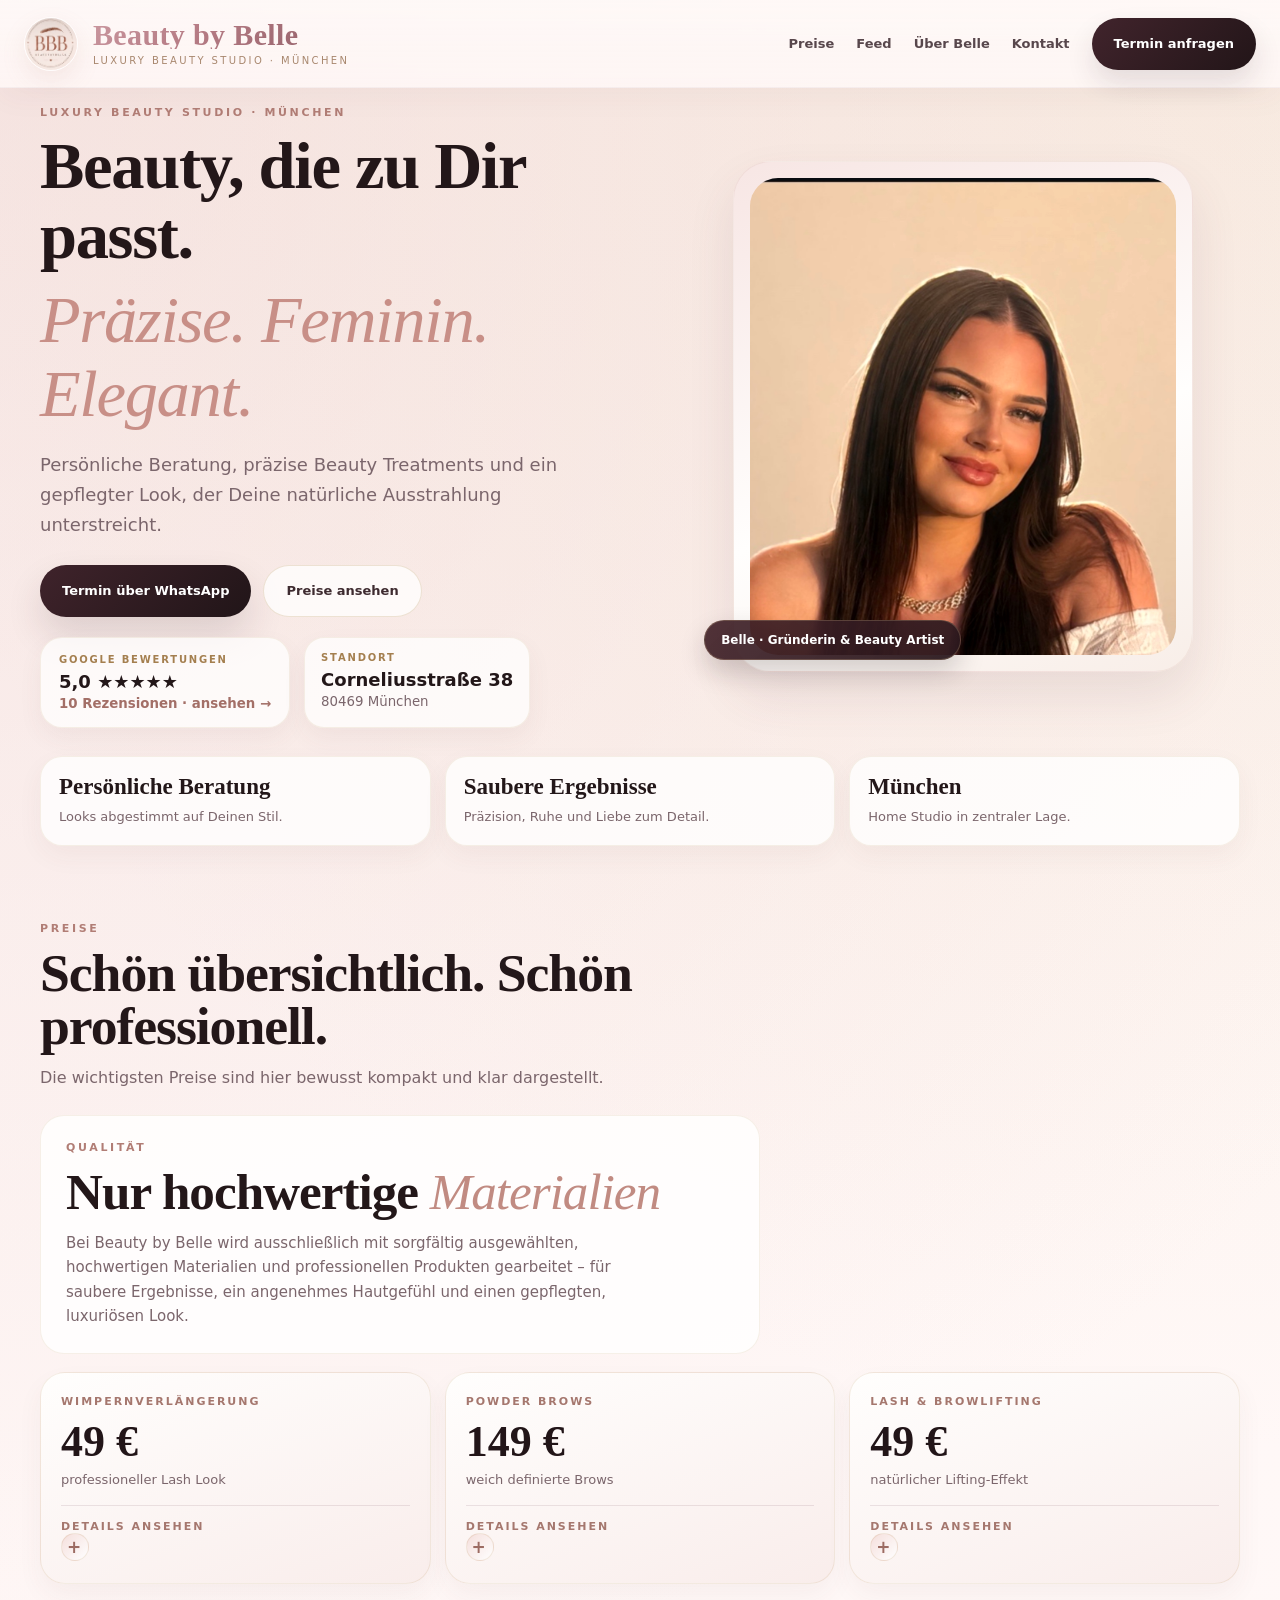
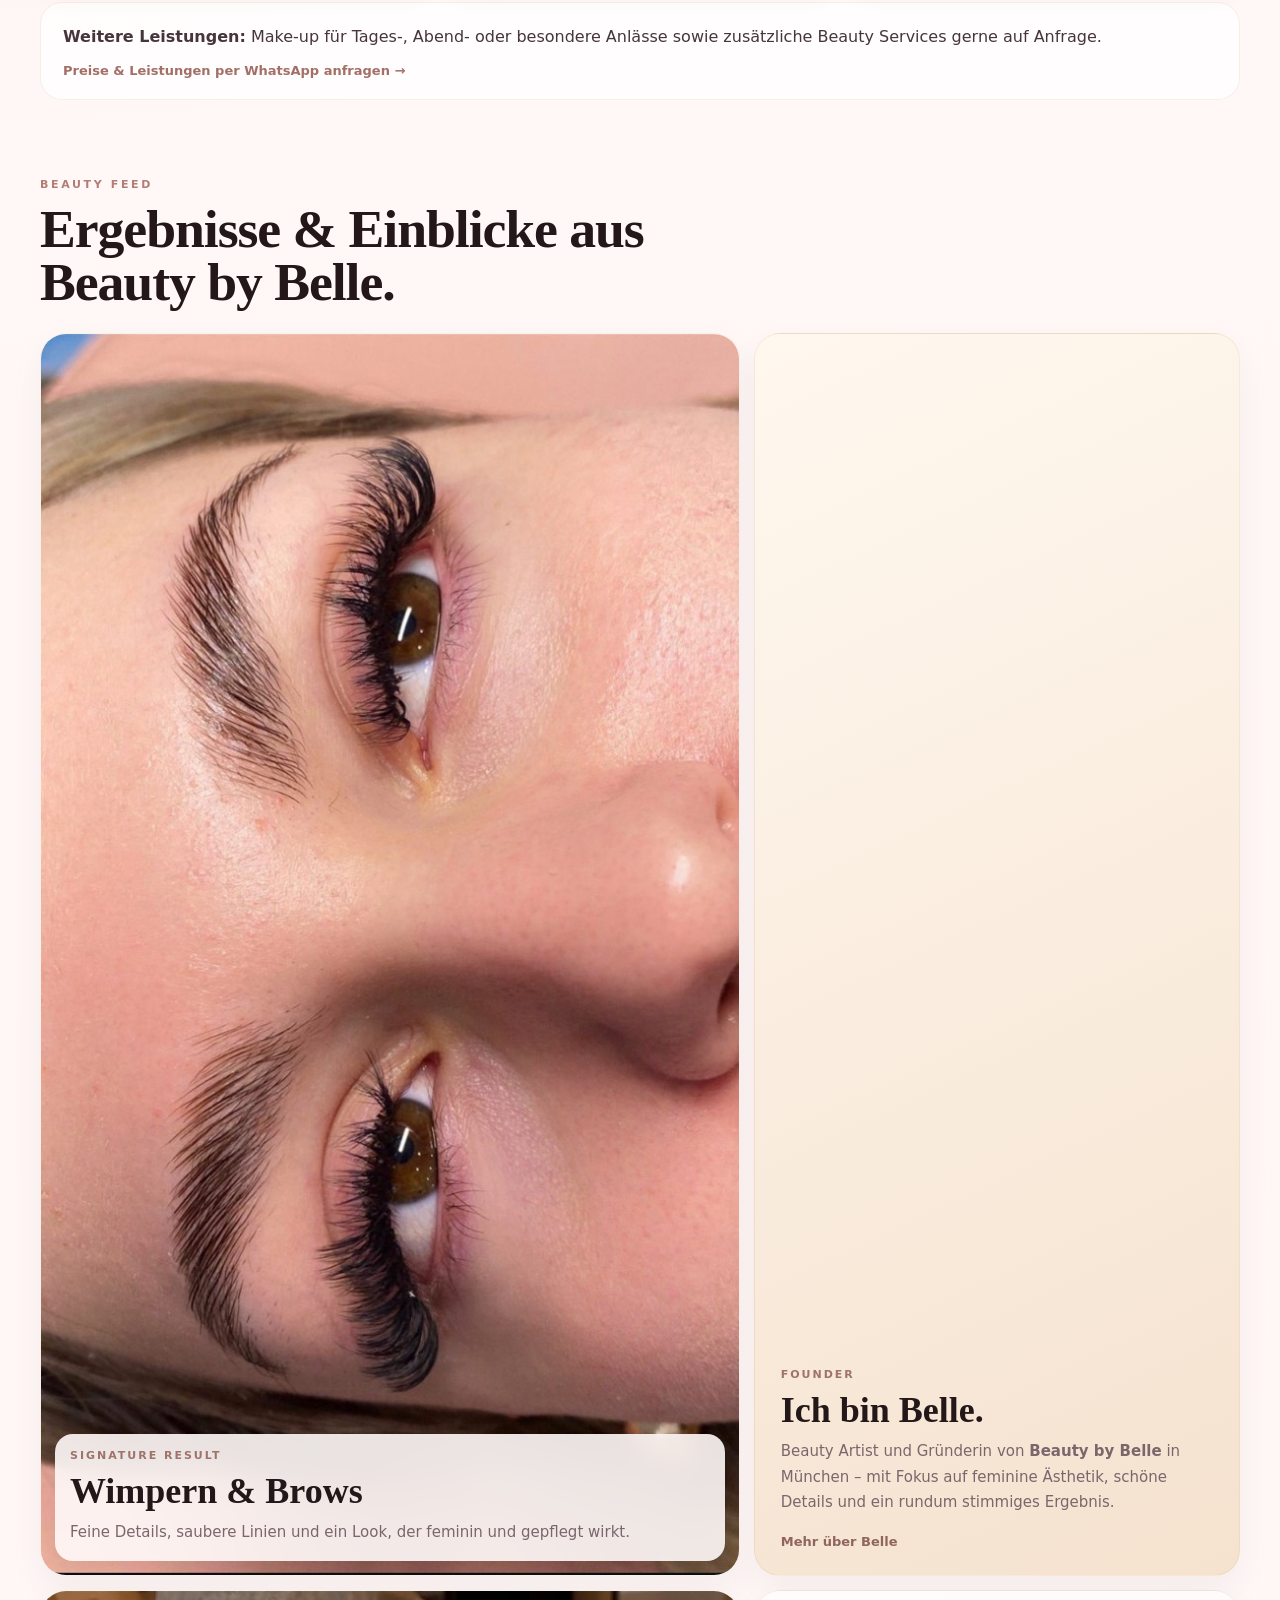
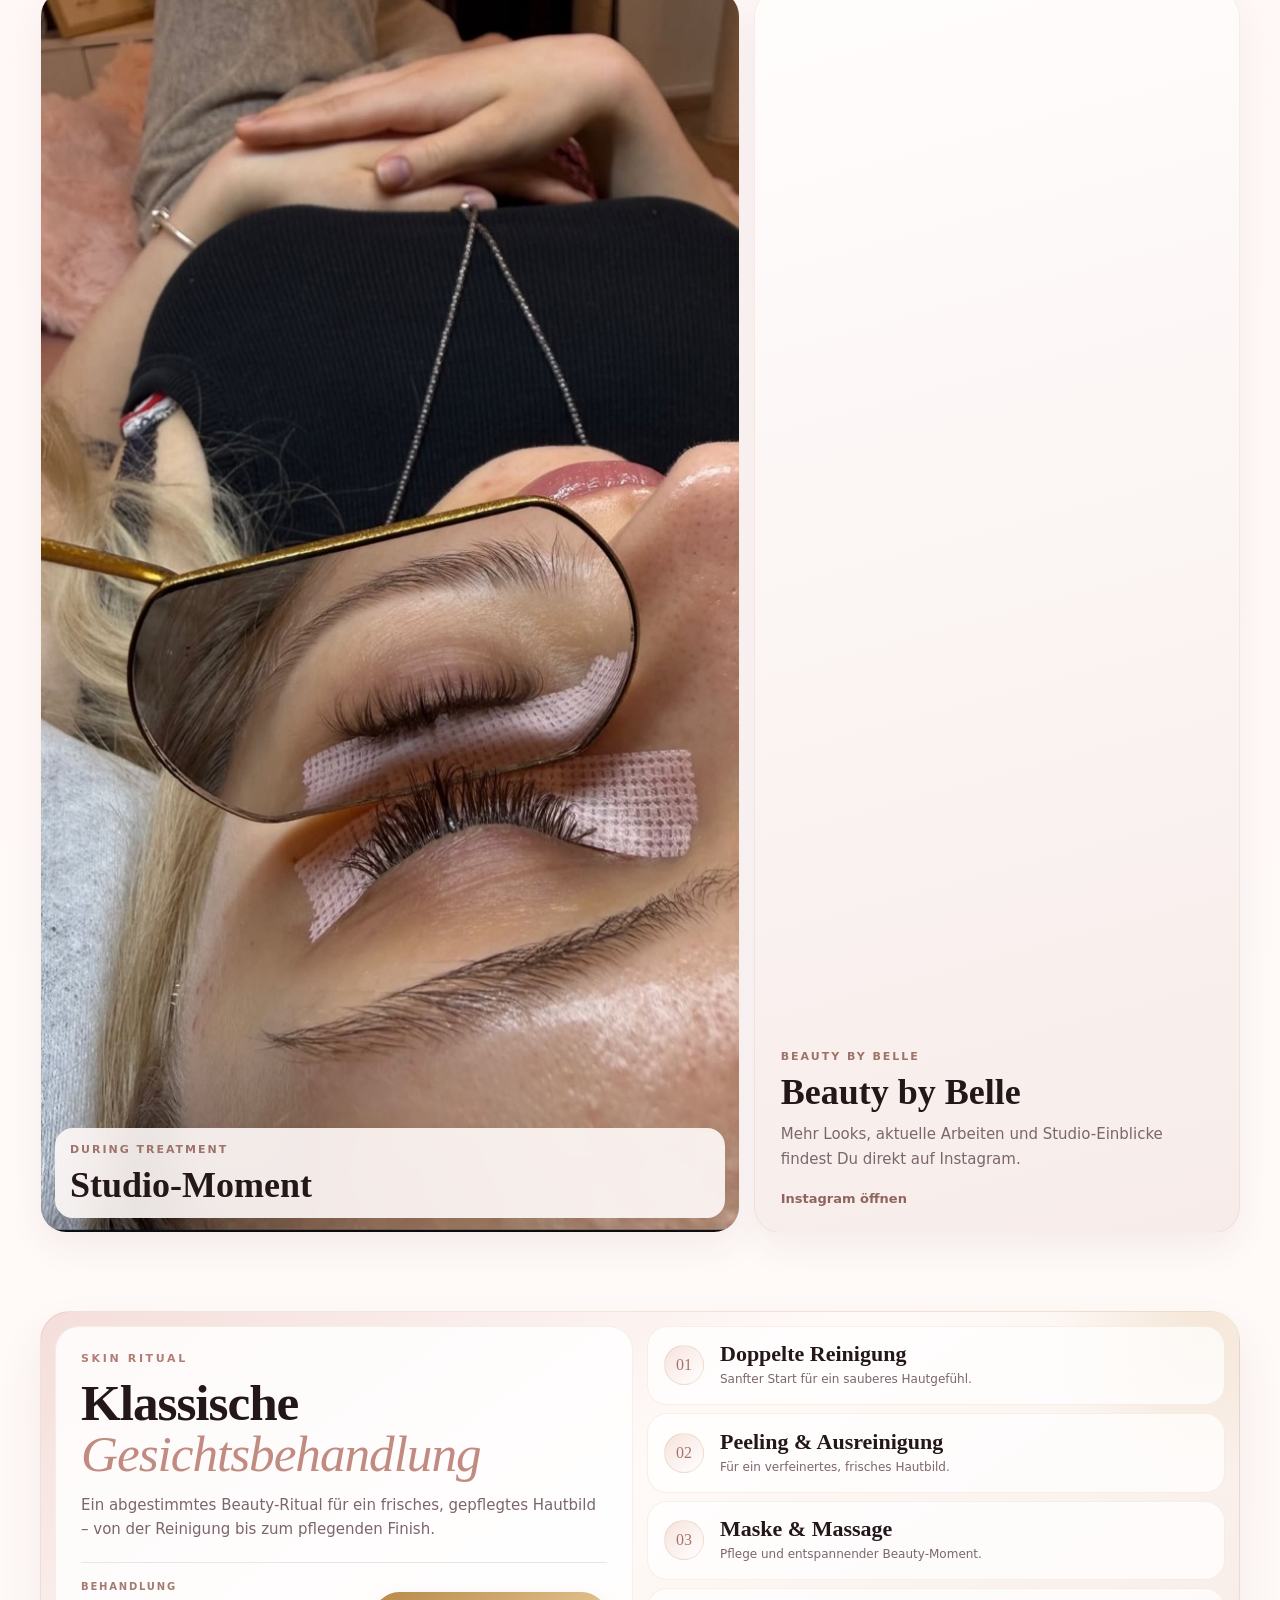
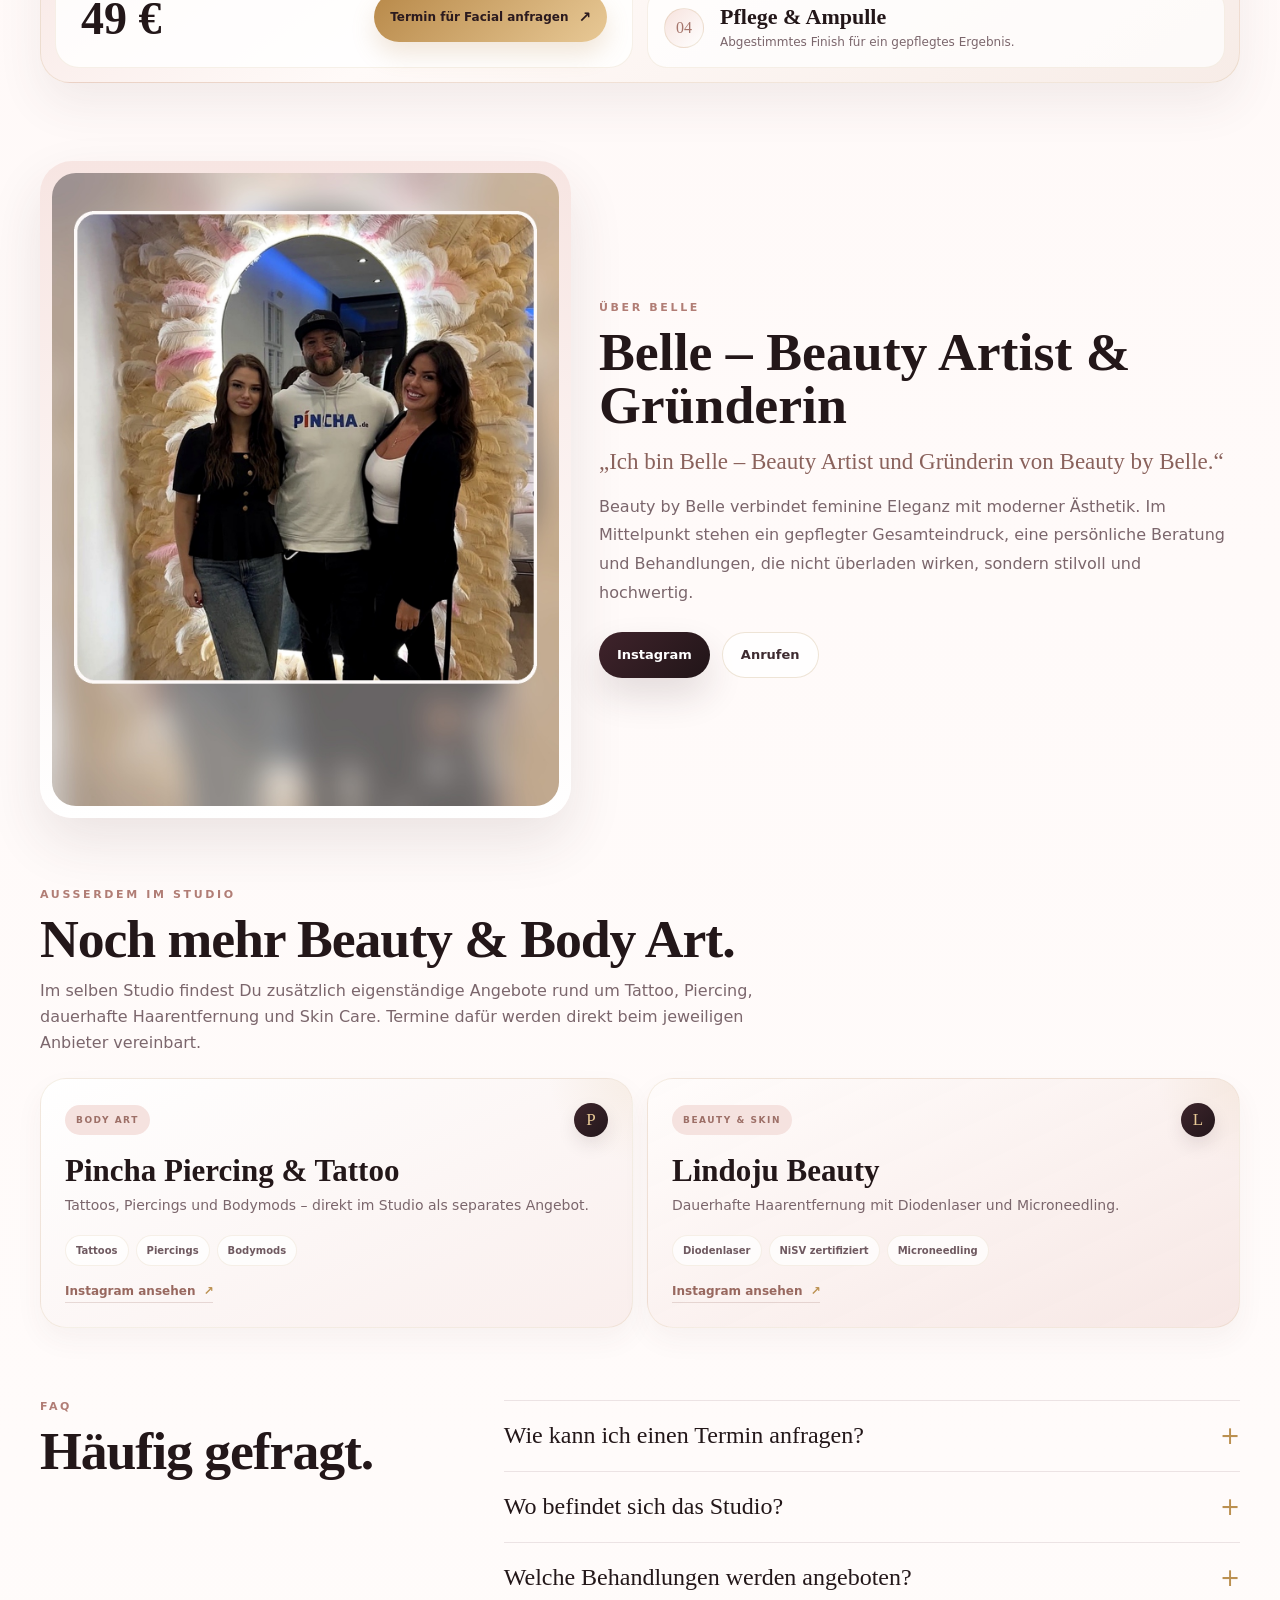
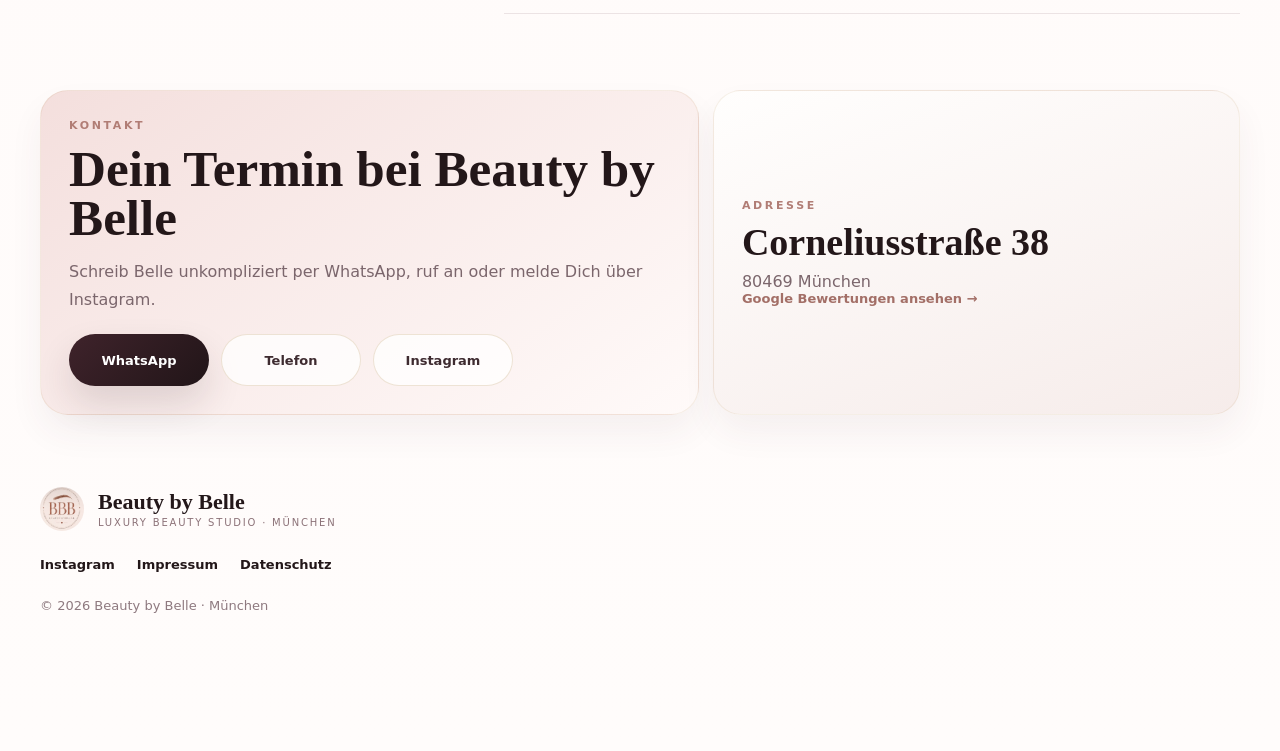
==== commit 07d6cbc0: "Add files via upload" ====
--- a/index.html
+++ b/index.html
@@ -47,7 +47,6 @@
     </button>
 
     <nav class="main-nav" id="main-nav" aria-label="Hauptnavigation">
-      <a href="#services">Services</a>
       <a href="#preise">Preise</a>
       <a href="#feed">Feed</a>
       <a href="#belle">Über Belle</a>
@@ -94,24 +93,6 @@
       <article><strong>Persönliche Beratung</strong><span>Looks abgestimmt auf Deinen Stil.</span></article>
       <article><strong>Saubere Ergebnisse</strong><span>Präzision, Ruhe und Liebe zum Detail.</span></article>
       <article><strong>München</strong><span>Home Studio in zentraler Lage.</span></article>
-    </section>
-
-    <section class="section compact" id="services">
-      <div class="section-heading narrow">
-        <p class="eyebrow">Services</p>
-        <h2>Behandlungen im Signature Look.</h2>
-        <p>Die wichtigsten Treatments findest Du kompakt in der Preisliste. Tippe dort einfach auf „Details ansehen“, um mehr zur jeweiligen Behandlung zu lesen.</p>
-      </div>
-
-      <div class="service-overview" aria-label="Leistungsübersicht">
-        <div class="service-overview-chips">
-          <span>Wimpernverlängerung · 49 €</span>
-          <span>Powder Brows · 149 €</span>
-          <span>Lash &amp; Browlifting · 49 €</span>
-          <span>Gesichtsbehandlung · 49 €</span>
-        </div>
-        <a class="service-overview-link" href="#preise">Zur Preisliste mit Details</a>
-      </div>
     </section>
 
     <section class="section pricing-section" id="preise">
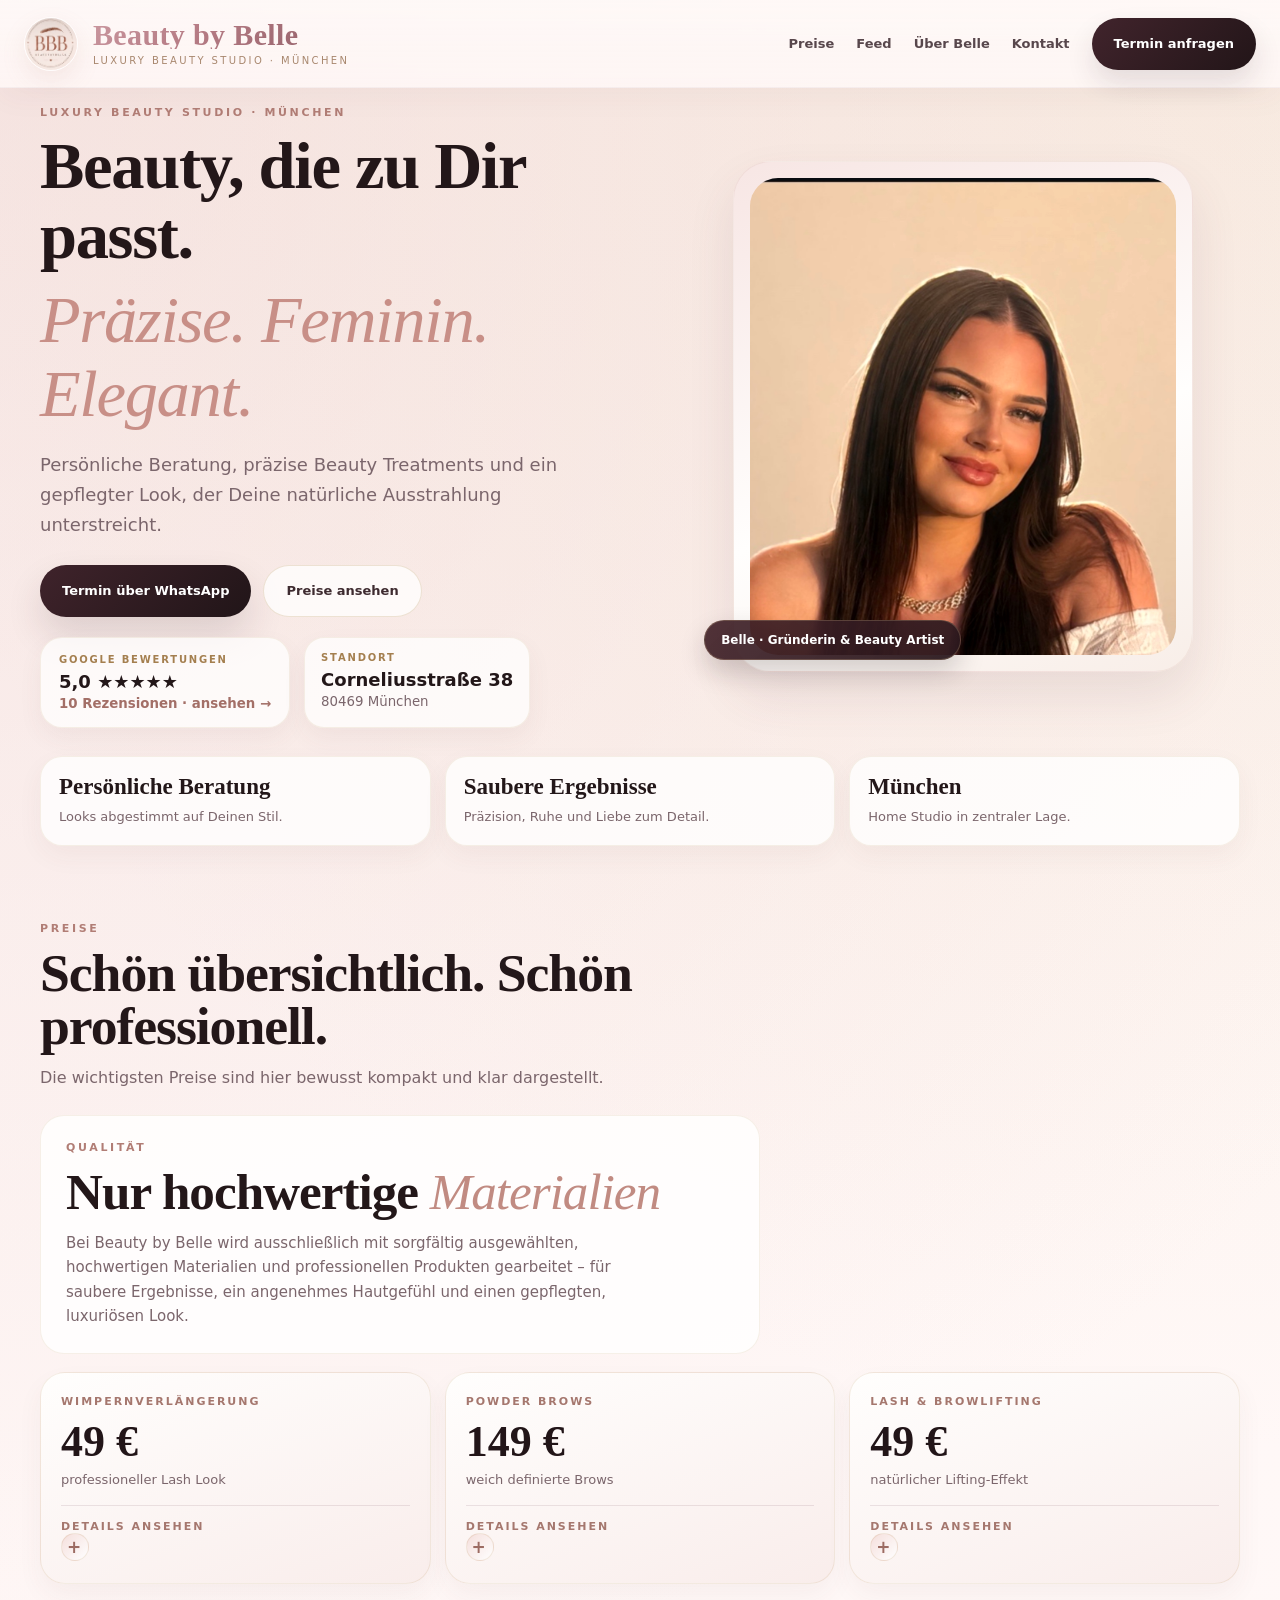
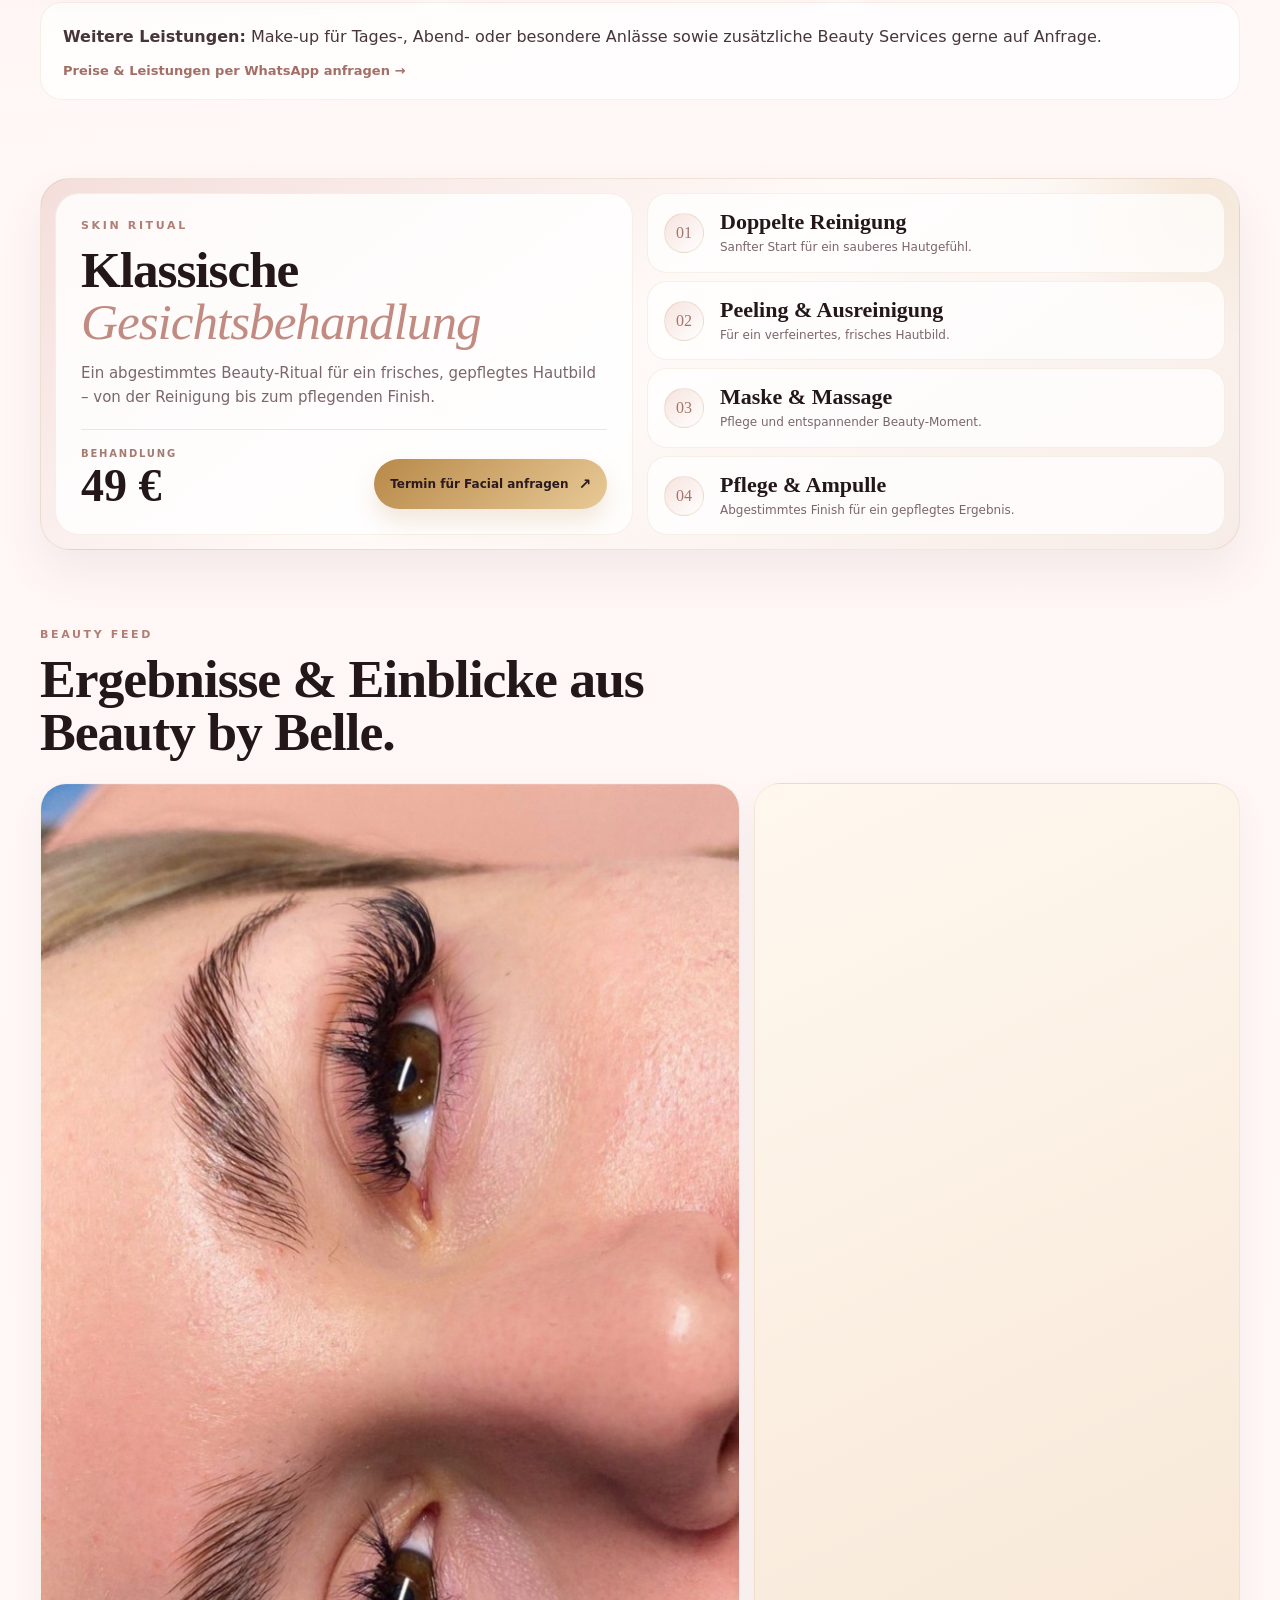
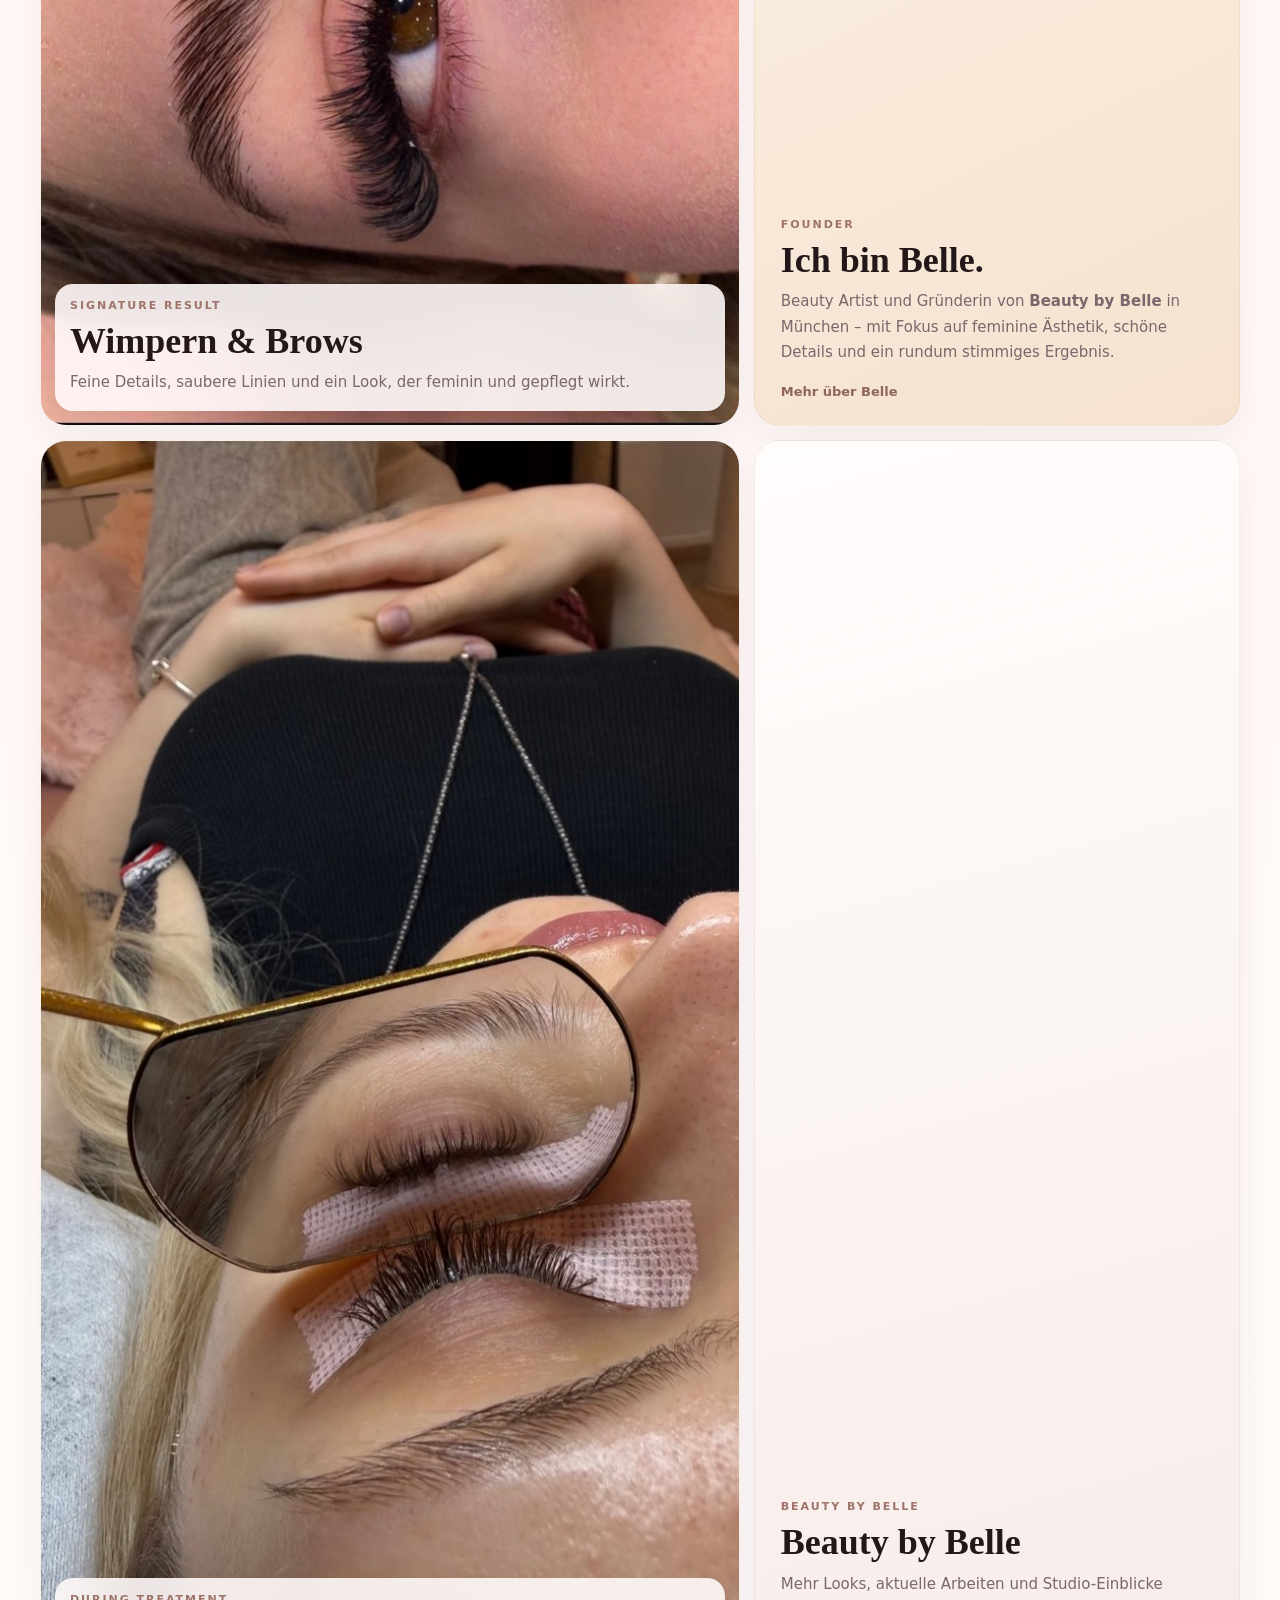
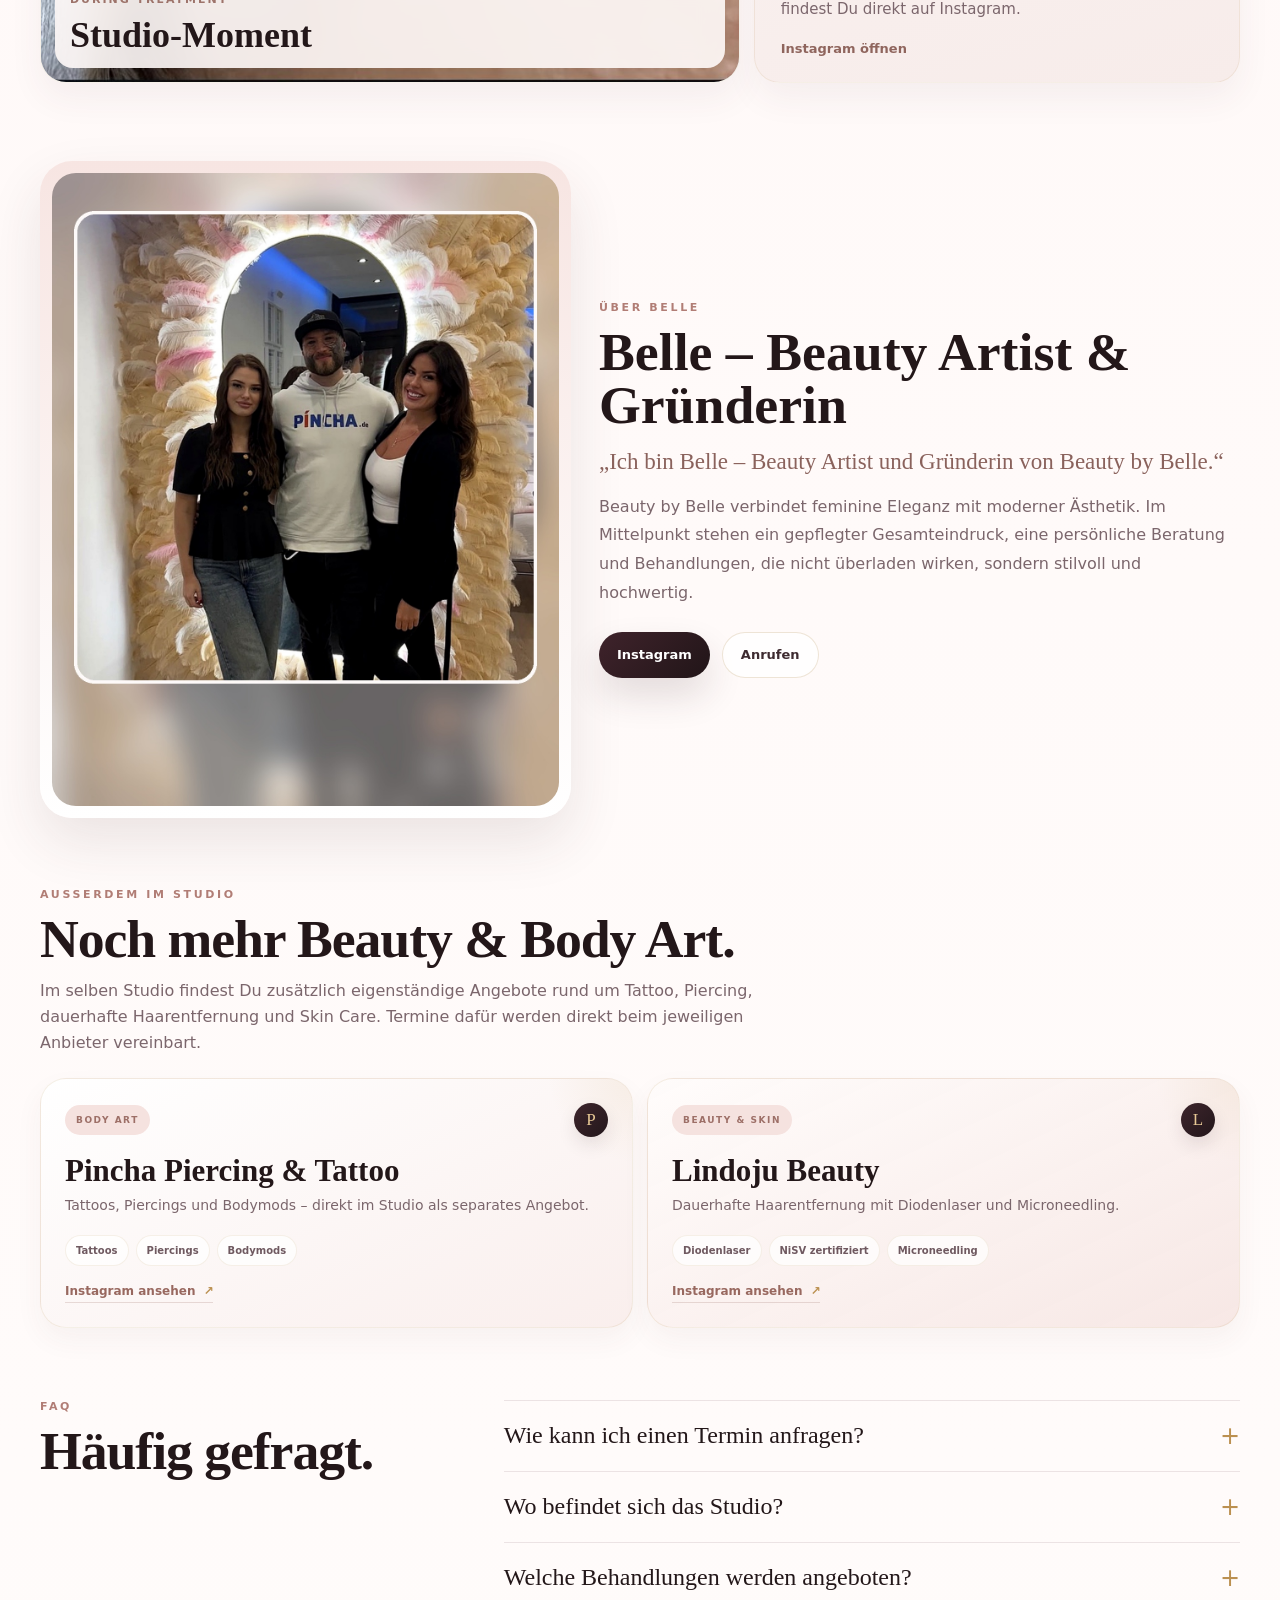
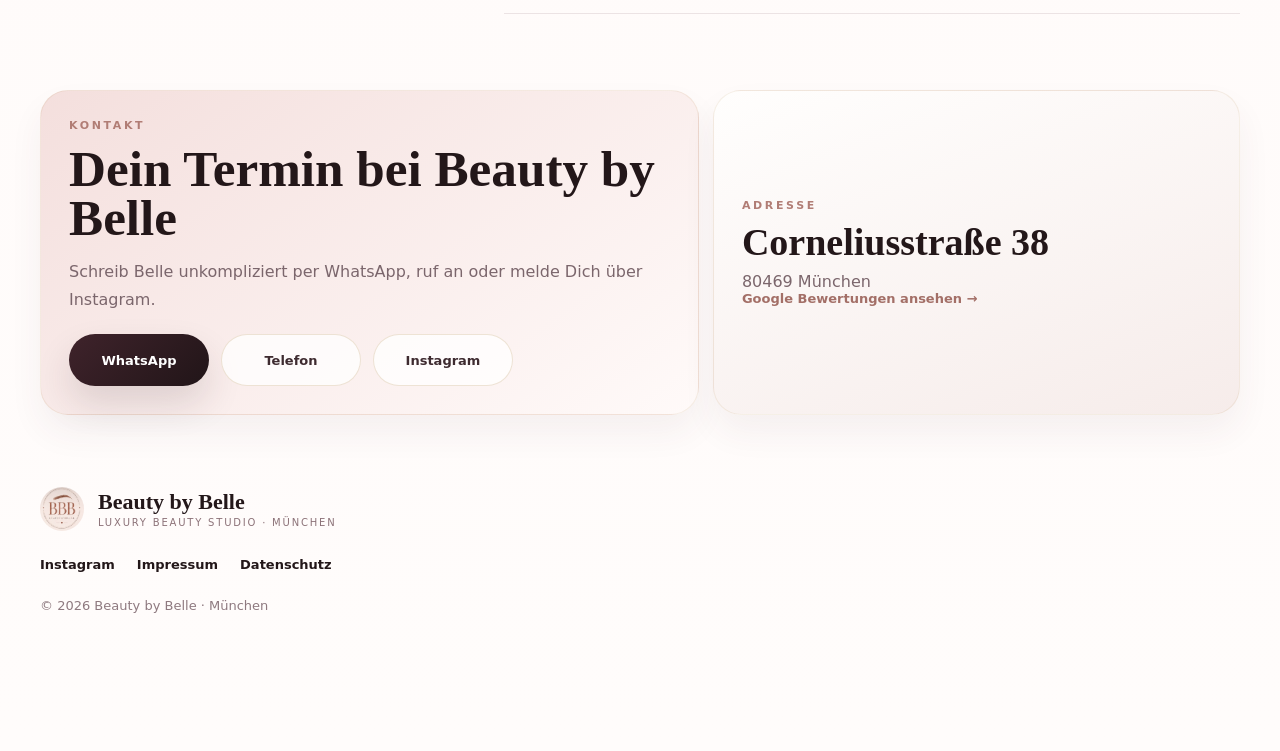
==== commit 16e22af6: "Add files via upload" ====
--- a/index.html
+++ b/index.html
@@ -163,46 +163,6 @@
       </div>
     </section>
 
-    <section class="section feed-section" id="feed">
-      <div class="section-heading">
-        <p class="eyebrow">Beauty Feed</p>
-        <h2>Ergebnisse & Einblicke aus Beauty by Belle.</h2>
-      </div>
-
-      <div class="feed-grid">
-        <article class="feed-card image-large">
-          <img src="wimpern-ergebnis.jpg" alt="Beauty Ergebnis – Wimpern und Brows bei Beauty by Belle" loading="lazy">
-          <div class="feed-copy">
-            <span>Signature Result</span>
-            <h3>Wimpern &amp; Brows</h3>
-            <p>Feine Details, saubere Linien und ein Look, der feminin und gepflegt wirkt.</p>
-          </div>
-        </article>
-
-        <article class="feed-card text-card gold-card">
-          <span>Founder</span>
-          <h3>Ich bin Belle.</h3>
-          <p>Beauty Artist und Gründerin von <strong>Beauty by Belle</strong> in München – mit Fokus auf feminine Ästhetik, schöne Details und ein rundum stimmiges Ergebnis.</p>
-          <a href="#belle">Mehr über Belle</a>
-        </article>
-
-        <article class="feed-card image-small">
-          <img src="wimpern-behandlung.jpg" alt="Wimpernbehandlung im Studio" loading="lazy">
-          <div class="feed-copy compact-copy">
-            <span>During Treatment</span>
-            <h3>Studio-Moment</h3>
-          </div>
-        </article>
-
-        <article class="feed-card text-card soft-card">
-          <span>Beauty by Belle</span>
-          <h3>Beauty by Belle</h3>
-          <p>Mehr Looks, aktuelle Arbeiten und Studio-Einblicke findest Du direkt auf Instagram.</p>
-          <a href="https://www.instagram.com/beautybybelle_munich/" target="_blank" rel="noopener">Instagram öffnen</a>
-        </article>
-      </div>
-    </section>
-
     <section class="section facial-section" id="facial">
       <div class="facial-editorial">
         <div class="facial-intro">
@@ -224,6 +184,47 @@
       </div>
     </section>
 
+
+    <section class="section feed-section" id="feed">
+      <div class="section-heading">
+        <p class="eyebrow">Beauty Feed</p>
+        <h2>Ergebnisse & Einblicke aus Beauty by Belle.</h2>
+      </div>
+
+      <div class="feed-grid">
+        <article class="feed-card image-large">
+          <img src="wimpern-ergebnis.jpg" alt="Beauty Ergebnis – Wimpern und Brows bei Beauty by Belle" loading="lazy">
+          <div class="feed-copy">
+            <span>Signature Result</span>
+            <h3>Wimpern &amp; Brows</h3>
+            <p>Feine Details, saubere Linien und ein Look, der feminin und gepflegt wirkt.</p>
+          </div>
+        </article>
+
+        <article class="feed-card text-card gold-card">
+          <span>Founder</span>
+          <h3>Ich bin Belle.</h3>
+          <p>Beauty Artist und Gründerin von <strong>Beauty by Belle</strong> in München – mit Fokus auf feminine Ästhetik, schöne Details und ein rundum stimmiges Ergebnis.</p>
+          <a href="#belle">Mehr über Belle</a>
+        </article>
+
+        <article class="feed-card image-small">
+          <img src="wimpern-behandlung.jpg" alt="Wimpernbehandlung im Studio" loading="lazy">
+          <div class="feed-copy compact-copy">
+            <span>During Treatment</span>
+            <h3>Studio-Moment</h3>
+          </div>
+        </article>
+
+        <article class="feed-card text-card soft-card">
+          <span>Beauty by Belle</span>
+          <h3>Beauty by Belle</h3>
+          <p>Mehr Looks, aktuelle Arbeiten und Studio-Einblicke findest Du direkt auf Instagram.</p>
+          <a href="https://www.instagram.com/beautybybelle_munich/" target="_blank" rel="noopener">Instagram öffnen</a>
+        </article>
+      </div>
+    </section>
+
     <section class="section about-section" id="belle">
       <div class="about-image-wrap">
         <img src="about-team.jpg" alt="Beauty by Belle Studio – Belle mit Studio-Partnern" loading="lazy">
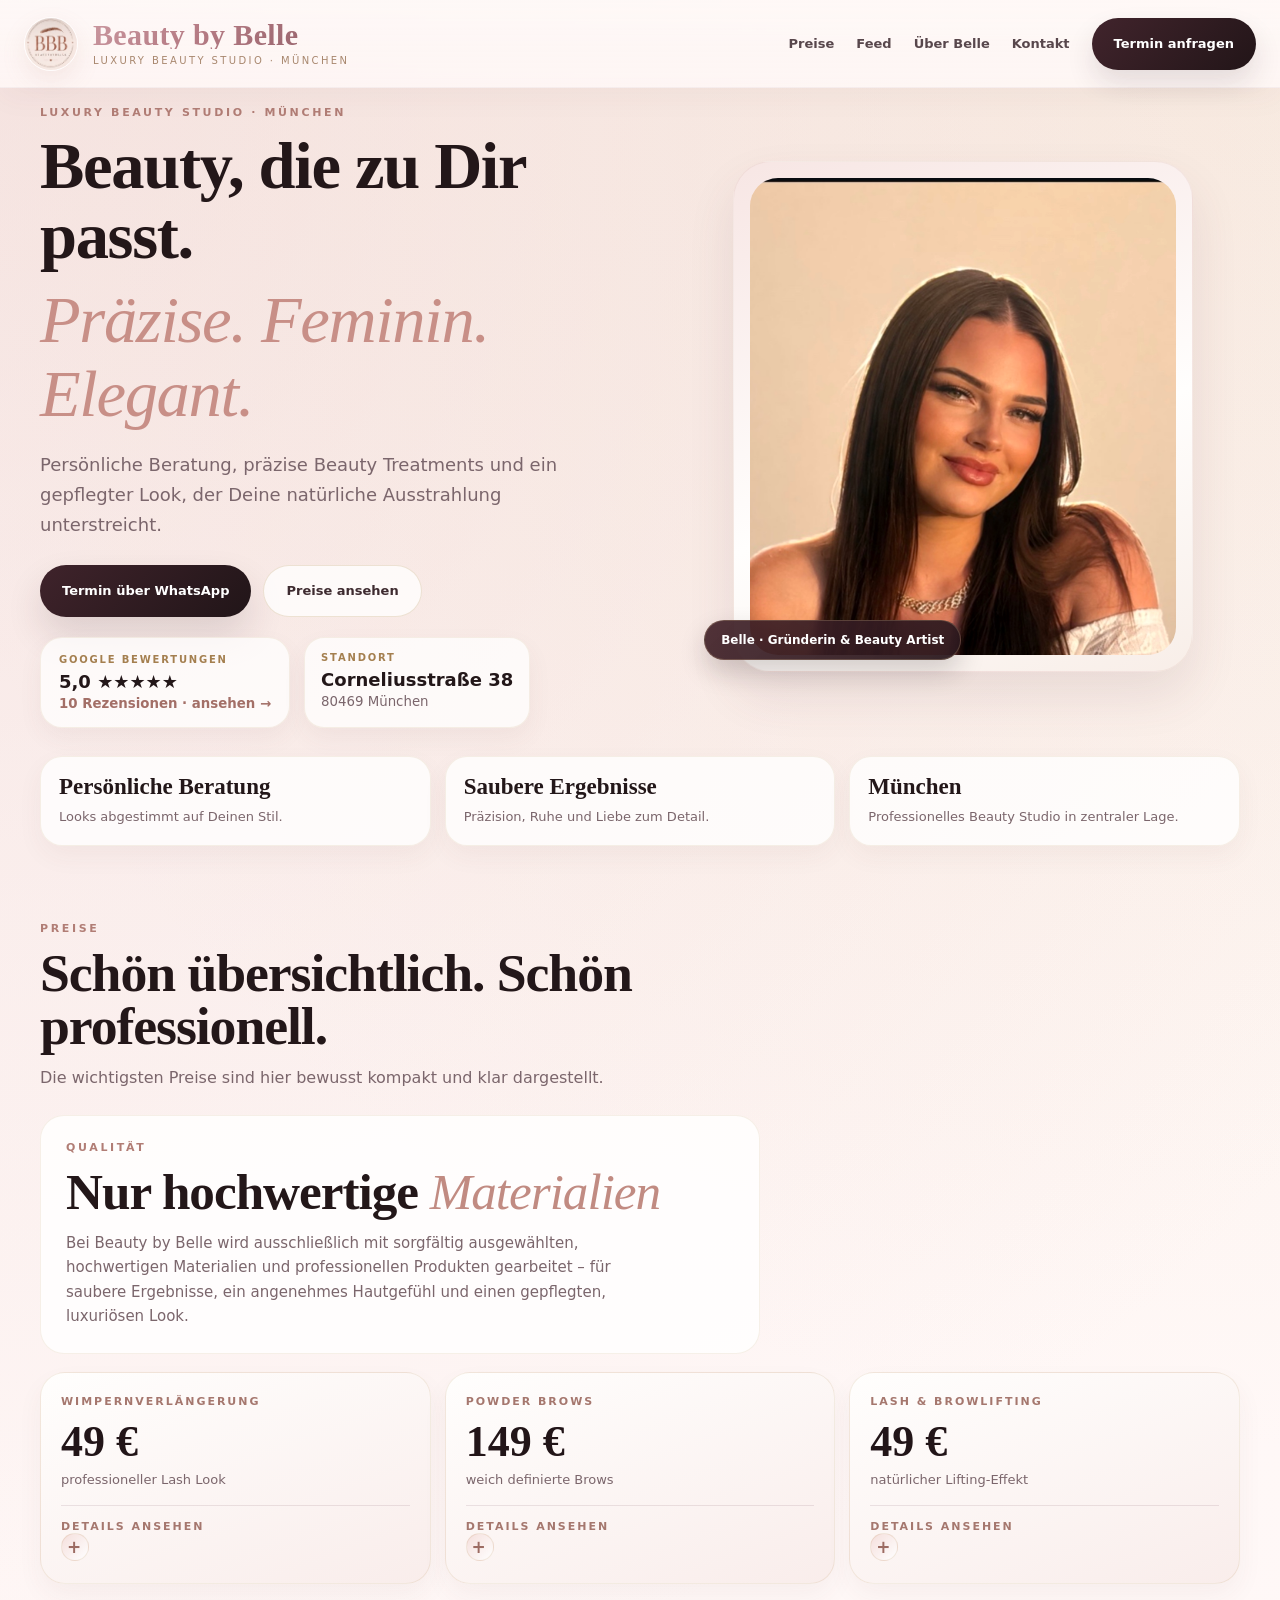
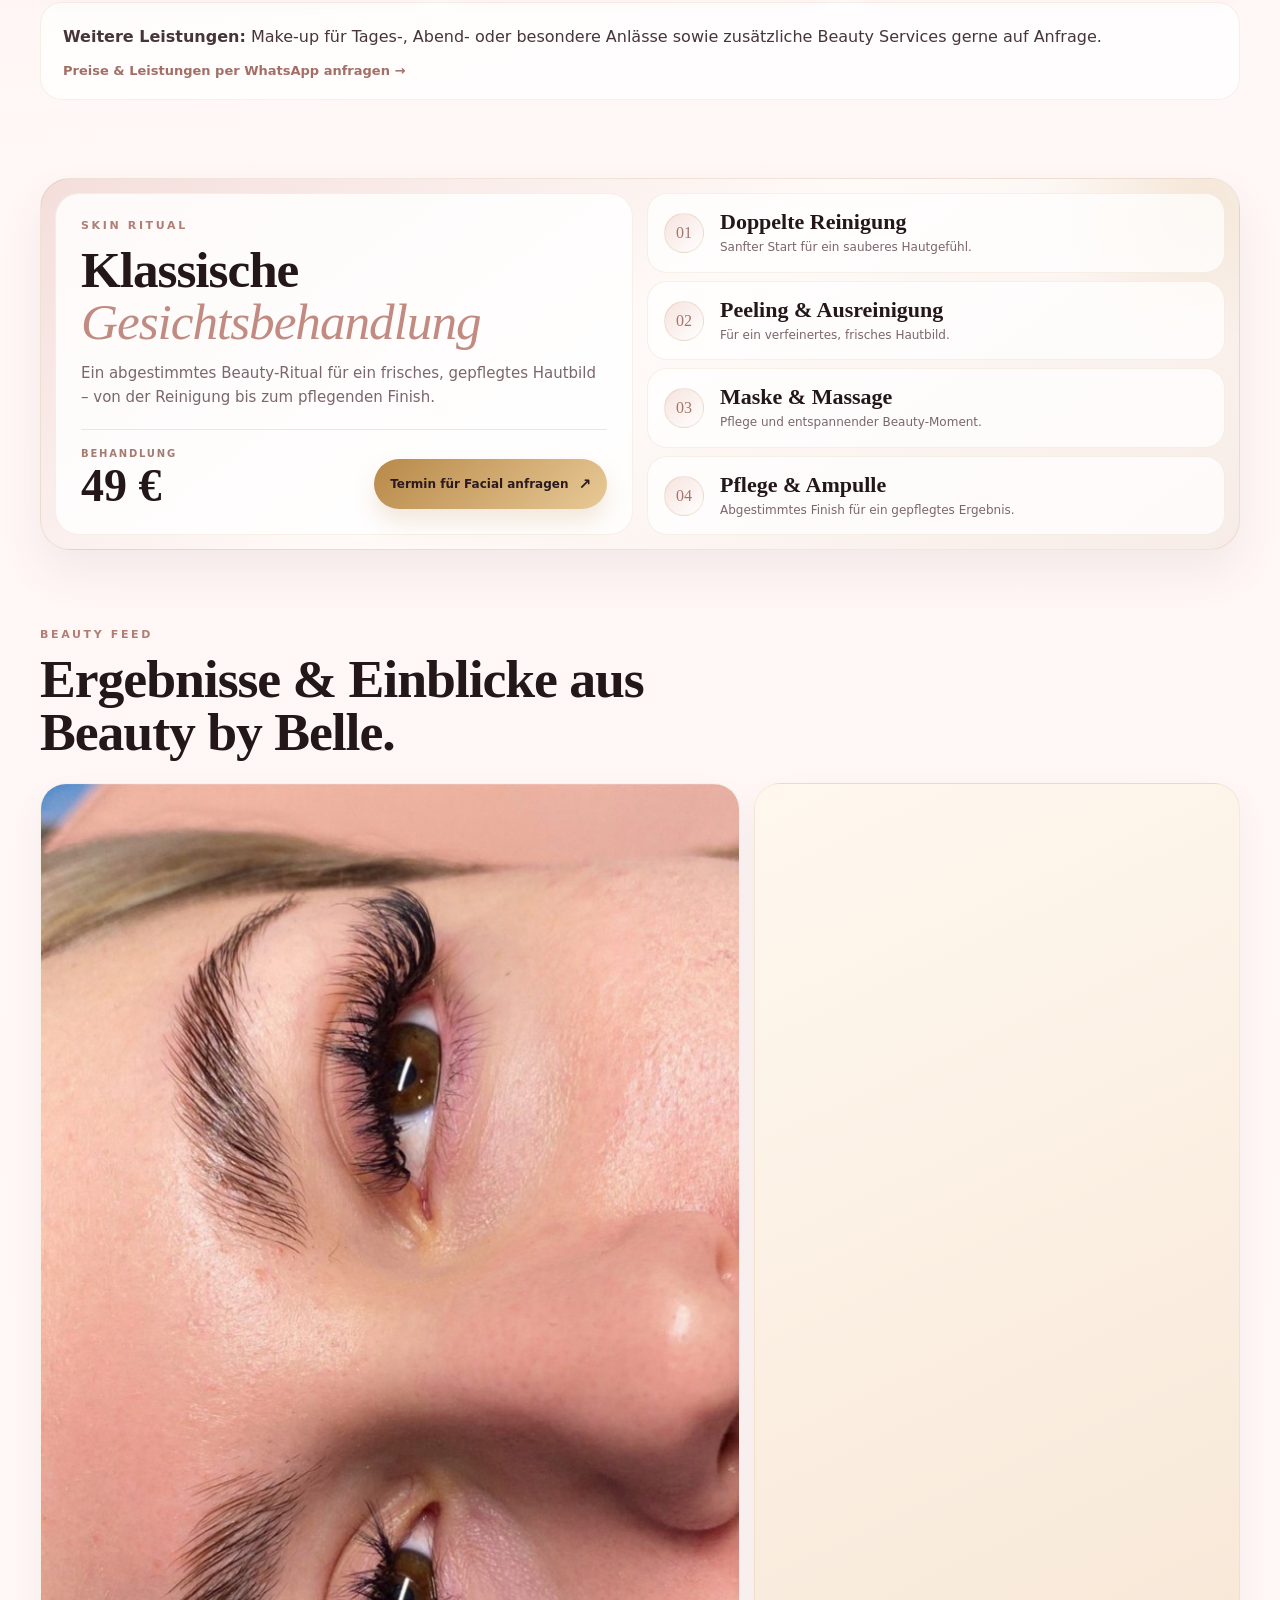
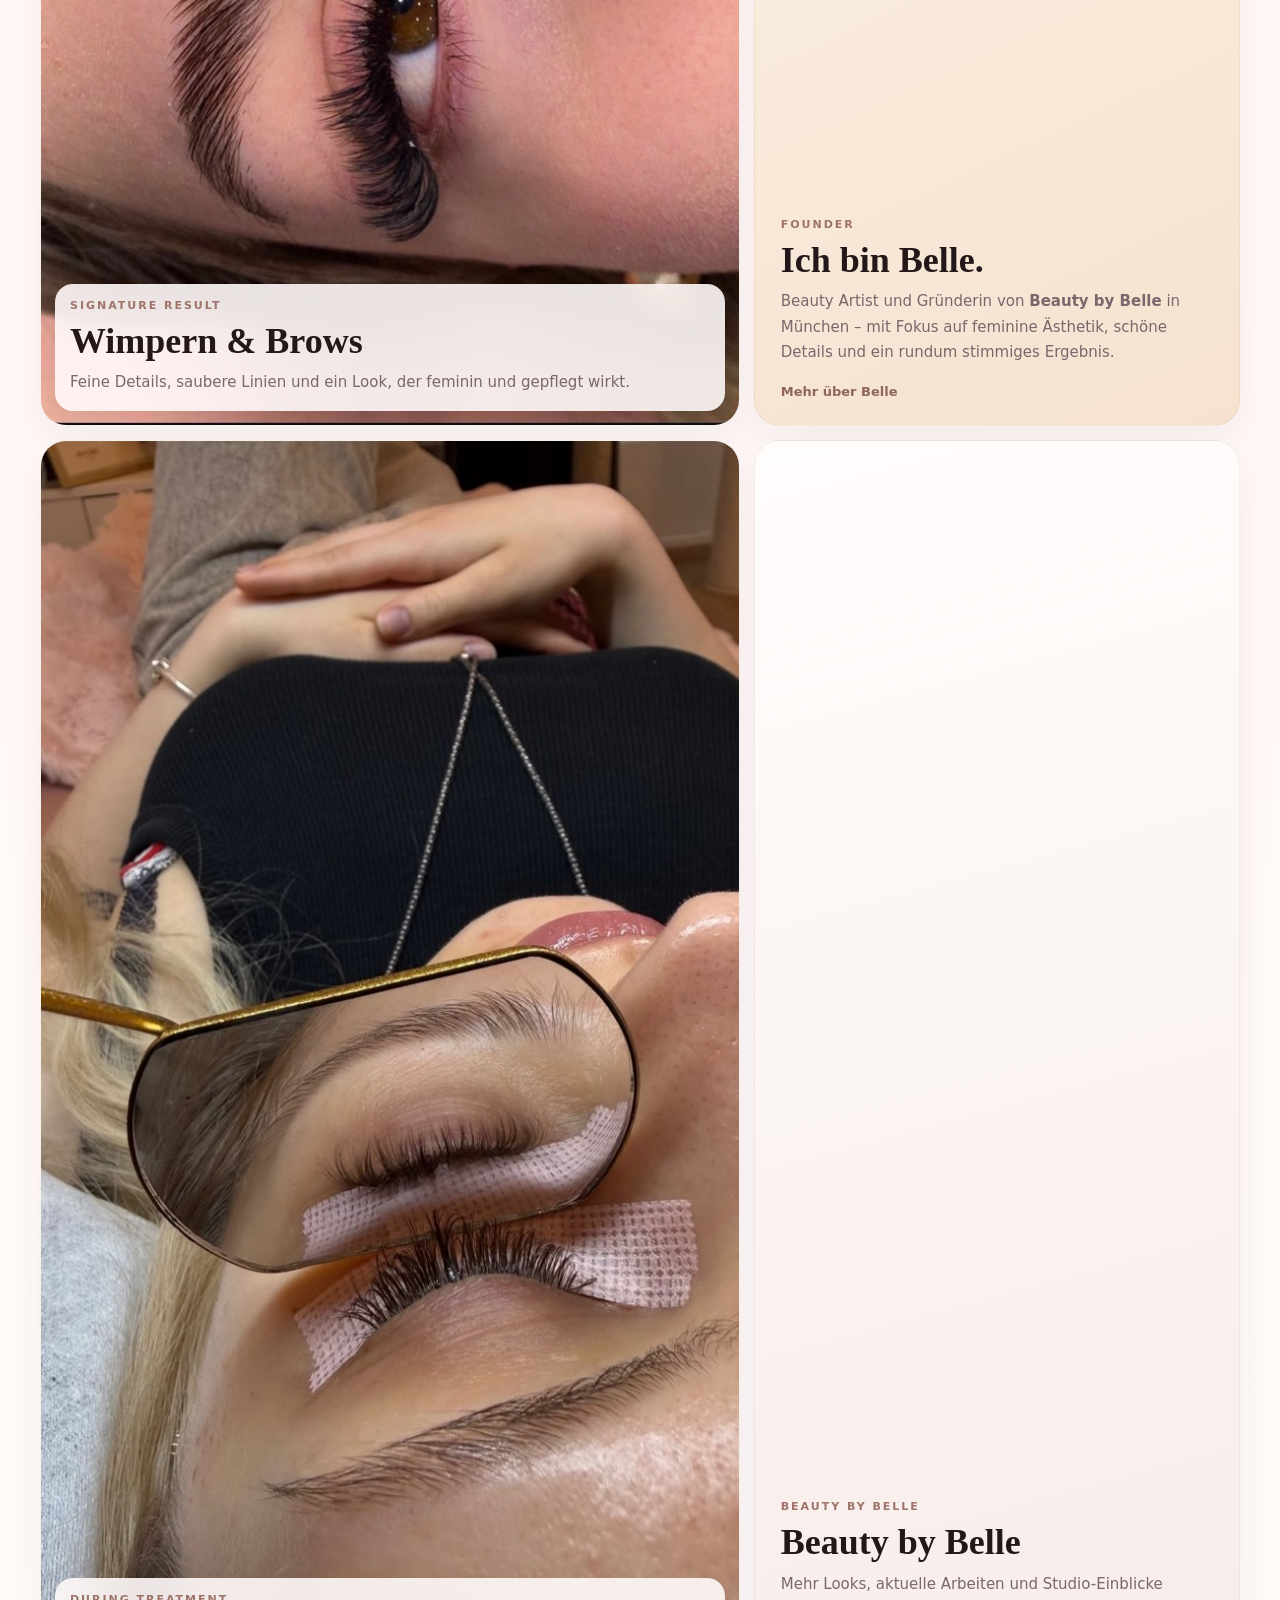
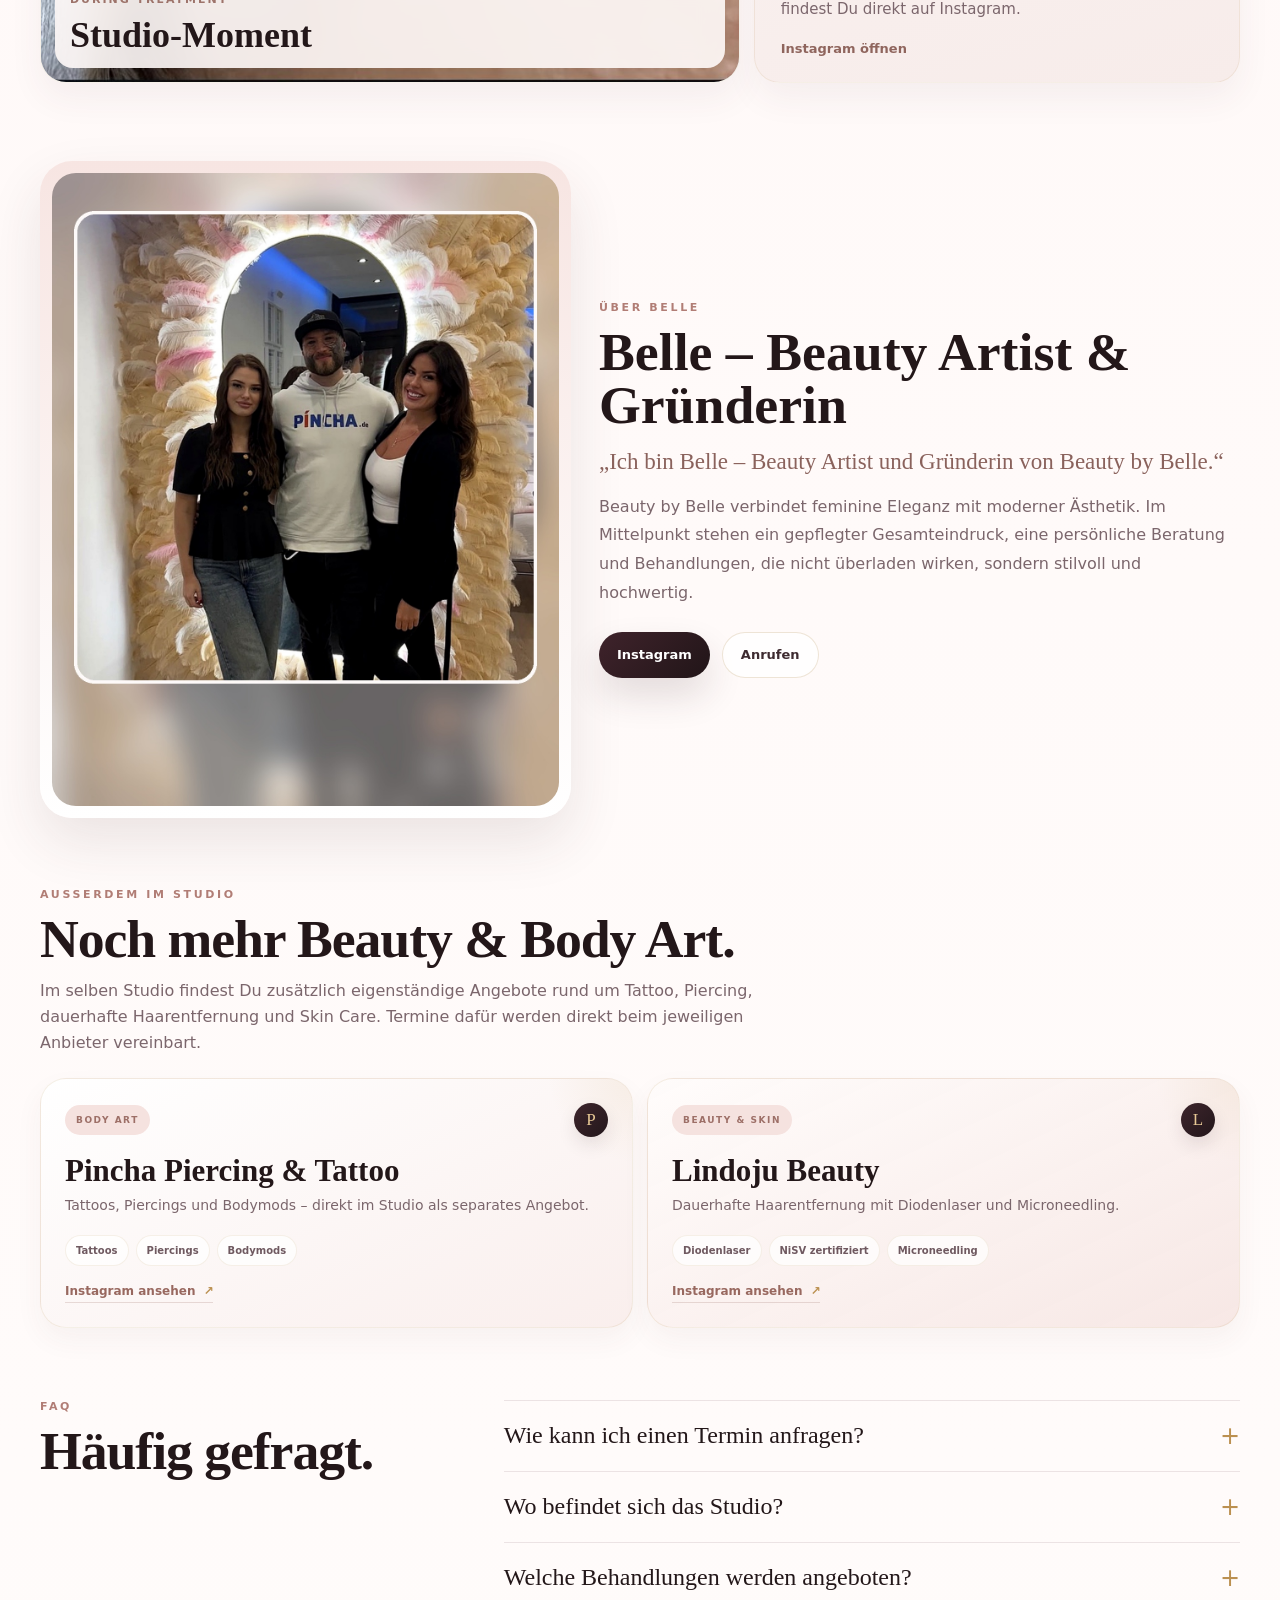
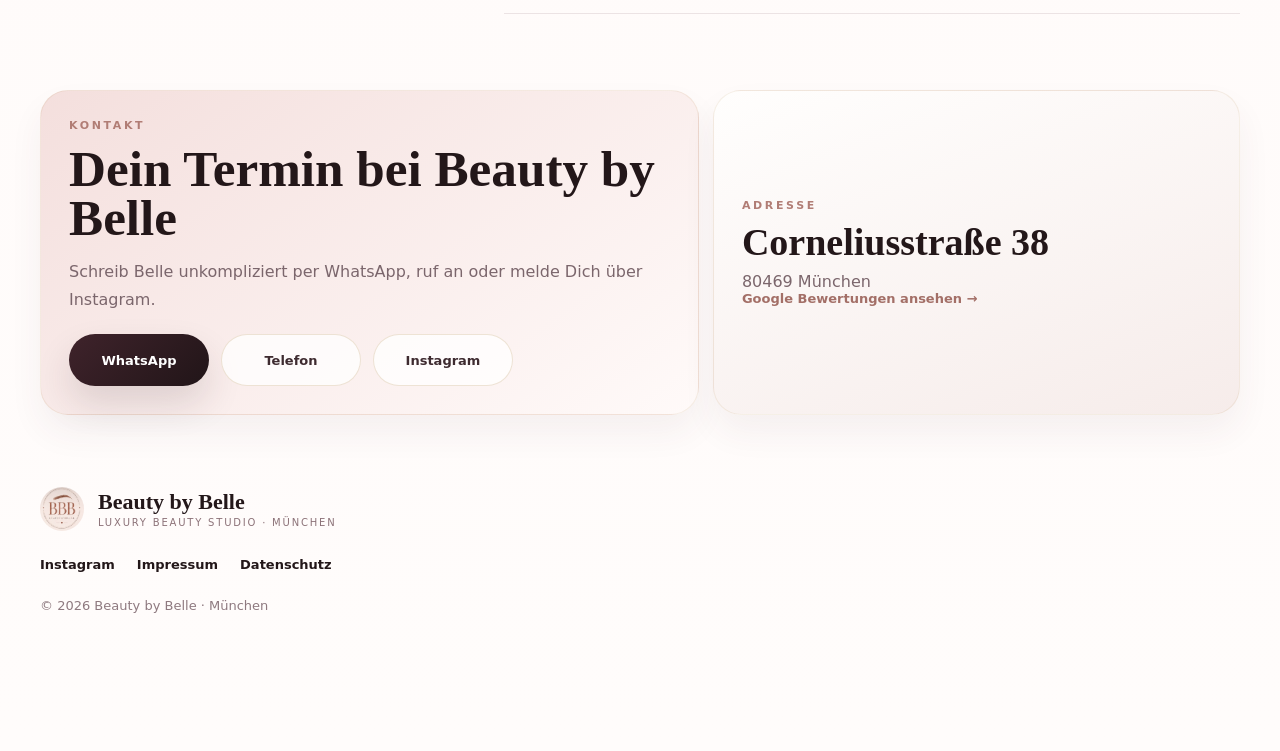
==== commit c0d31836: "Add files via upload" ====
--- a/index.html
+++ b/index.html
@@ -92,7 +92,7 @@
     <section class="info-strip" aria-label="Vorteile">
       <article><strong>Persönliche Beratung</strong><span>Looks abgestimmt auf Deinen Stil.</span></article>
       <article><strong>Saubere Ergebnisse</strong><span>Präzision, Ruhe und Liebe zum Detail.</span></article>
-      <article><strong>München</strong><span>Home Studio in zentraler Lage.</span></article>
+      <article><strong>München</strong><span>Professionelles Beauty Studio in zentraler Lage.</span></article>
     </section>
 
     <section class="section pricing-section" id="preise">
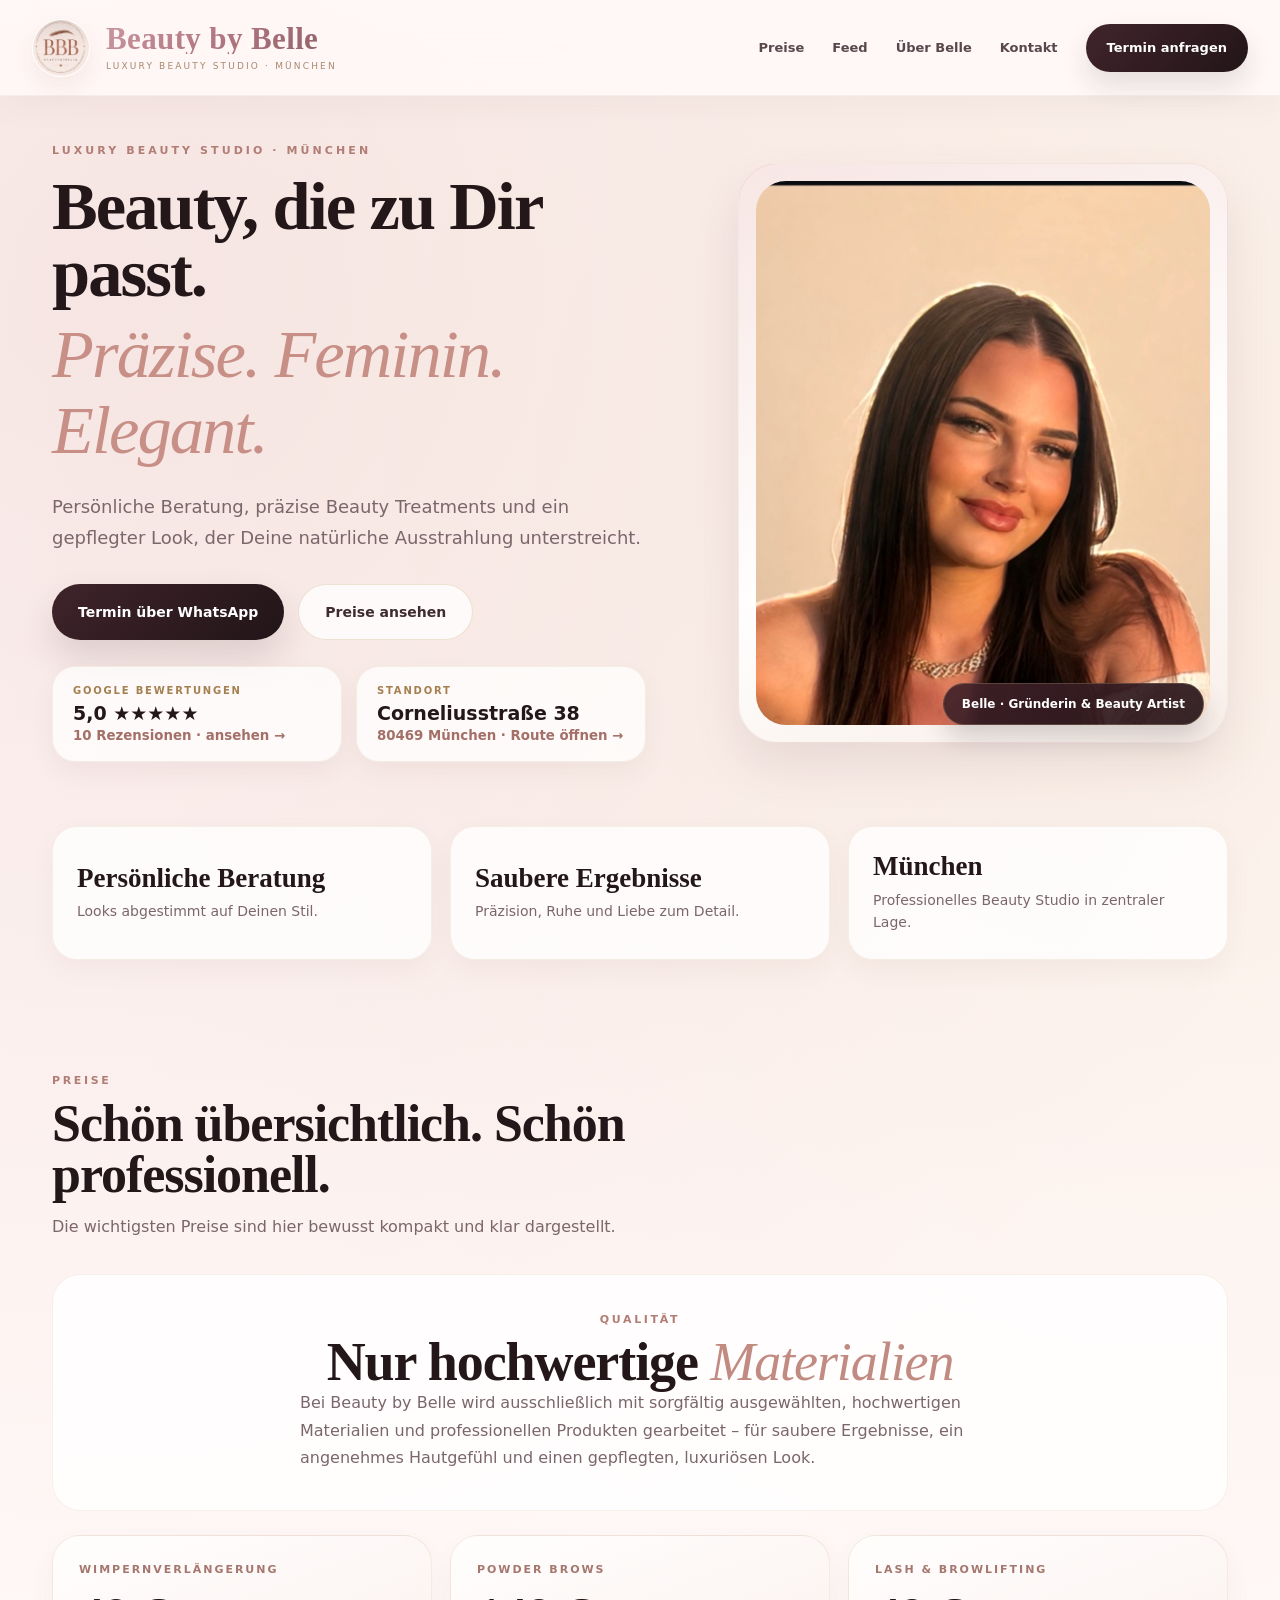
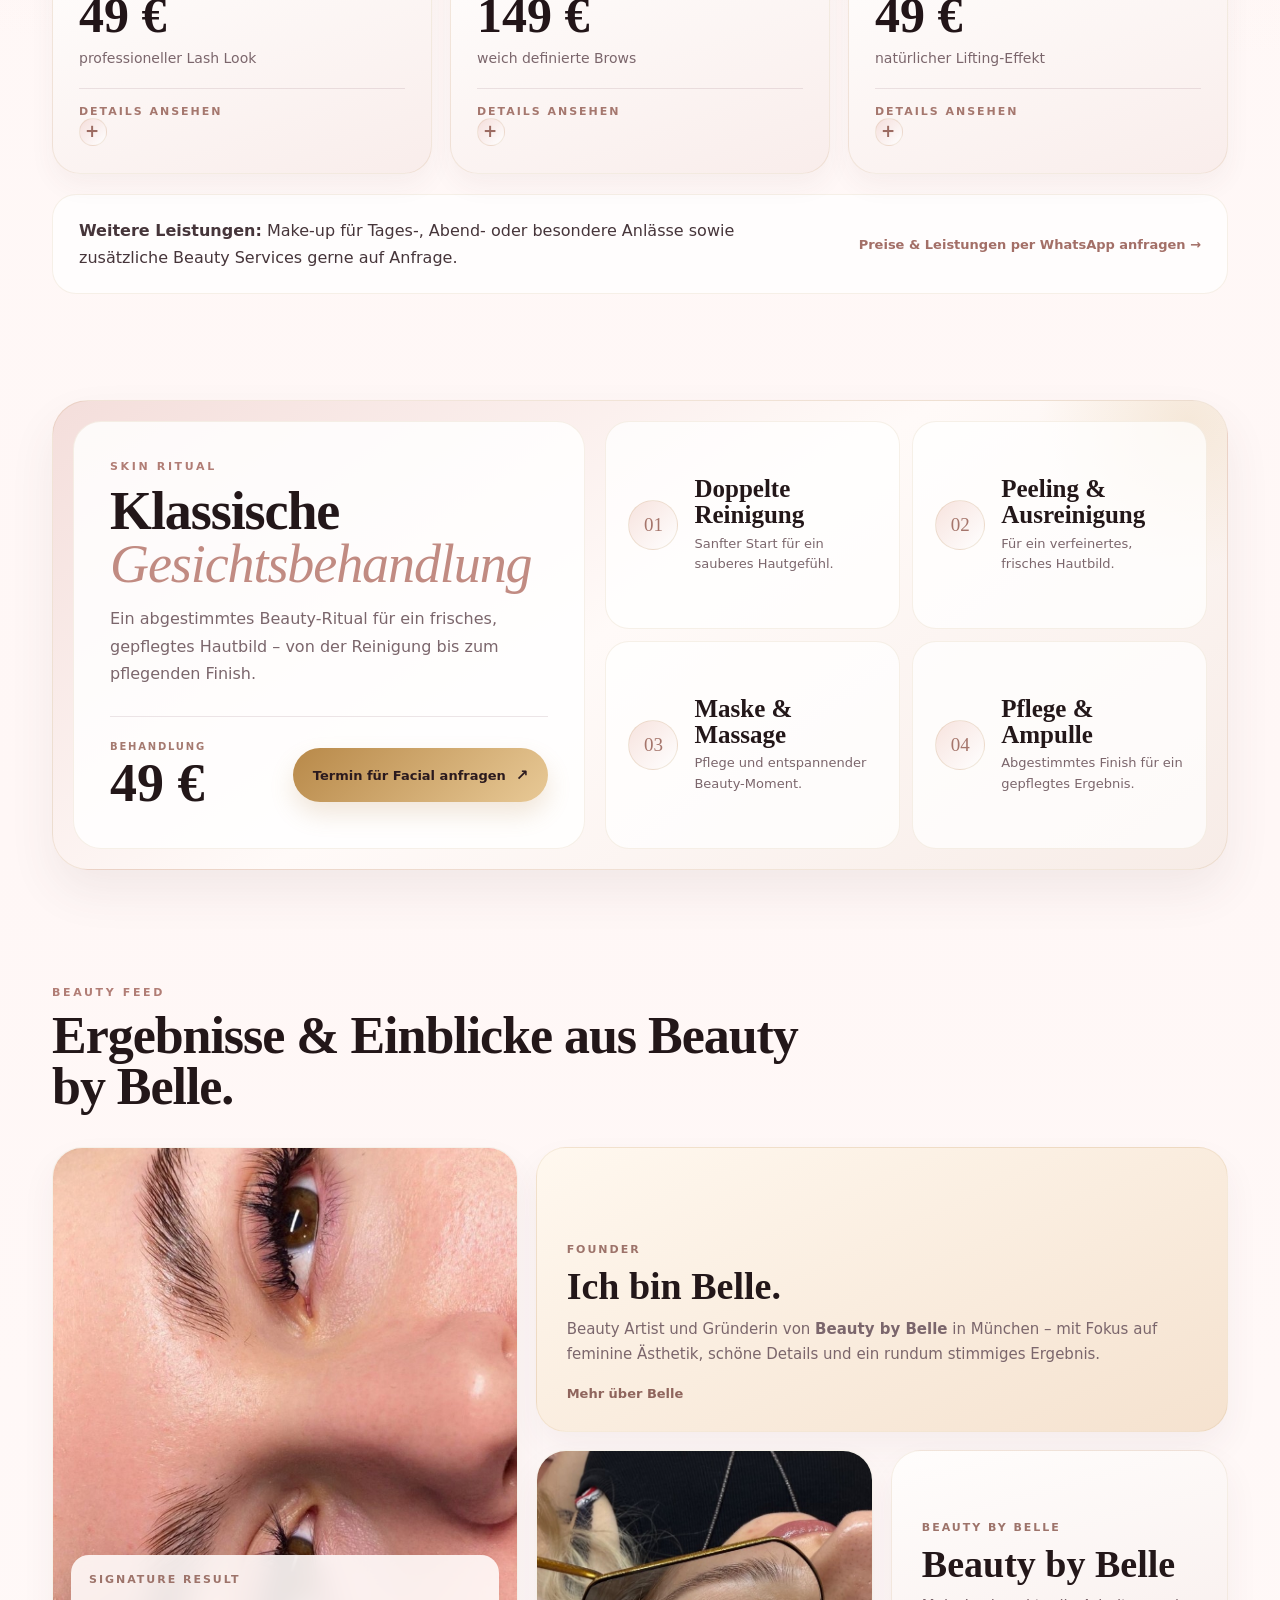
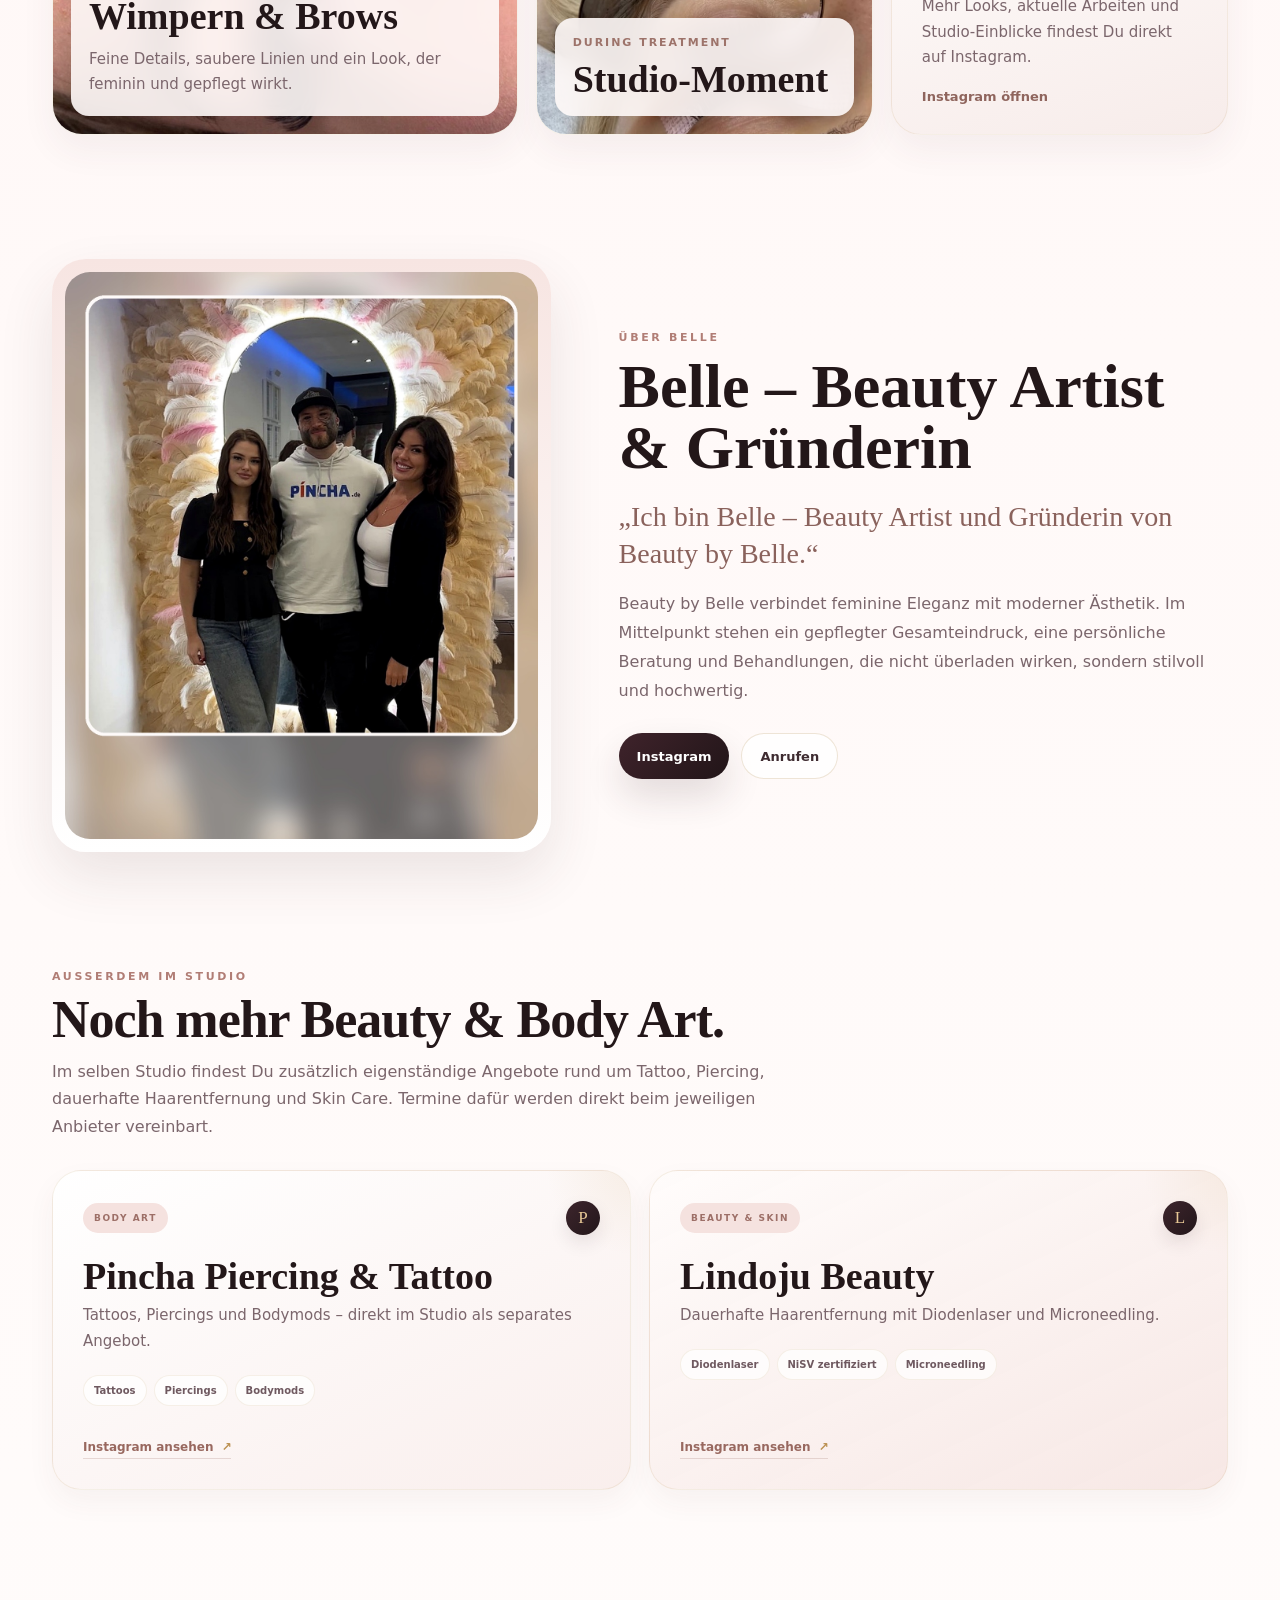
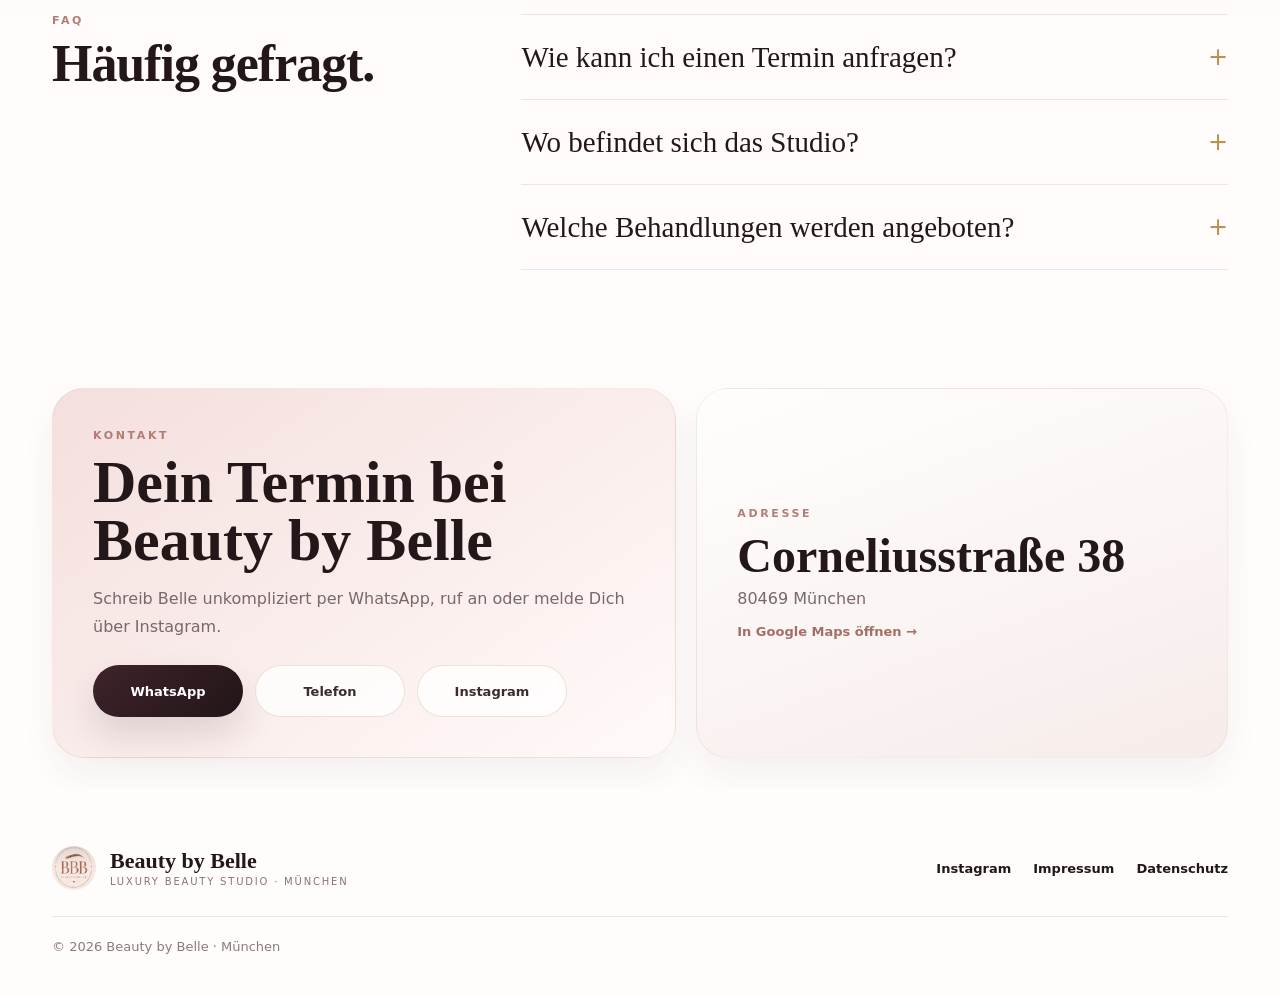
==== commit 3cee6dd0: "Add files via upload" ====
--- a/index.html
+++ b/index.html
@@ -11,7 +11,7 @@
   <meta property="og:type" content="website">
   <title>Beauty by Belle | Luxury Beauty Studio München</title>
   <link rel="icon" href="logo-bbb.jpg" type="image/jpeg">
-  <link rel="stylesheet" href="styles.css?v=6.4.0">
+  <link rel="stylesheet" href="styles.css?v=6.9.0">
   <script type="application/ld+json">
   {
     "@context":"https://schema.org",
@@ -73,11 +73,11 @@
             <strong>5,0 ★★★★★</strong>
             <small>10 Rezensionen · ansehen →</small>
           </a>
-          <div>
+          <a class="location-map-card" href="https://www.google.com/maps/search/?api=1&query=Beauty%20by%20Belle%20Corneliusstra%C3%9Fe%2038%2080469%20M%C3%BCnchen" target="_blank" rel="noopener" aria-label="Beauty by Belle in Google Maps öffnen">
             <span class="meta-label">Standort</span>
             <strong>Corneliusstraße 38</strong>
-            <small>80469 München</small>
-          </div>
+            <small>80469 München · Route öffnen →</small>
+          </a>
         </div>
       </div>
 
@@ -310,12 +310,12 @@
         </div>
       </div>
 
-      <div class="location-card">
+      <a class="location-card location-card-link" href="https://www.google.com/maps/search/?api=1&query=Beauty%20by%20Belle%20Corneliusstra%C3%9Fe%2038%2080469%20M%C3%BCnchen" target="_blank" rel="noopener" aria-label="Beauty by Belle in Google Maps öffnen">
         <p class="eyebrow">Adresse</p>
         <h3>Corneliusstraße 38</h3>
         <p>80469 München</p>
-        <a class="inline-link" href="https://search.google.com/local/reviews?placeid=ChIJg-GGh-nfnUcRz_K6qeJYvUg" target="_blank" rel="noopener">Google Bewertungen ansehen →</a>
-      </div>
+        <span class="inline-link">In Google Maps öffnen →</span>
+      </a>
     </section>
   </main>
 
@@ -341,6 +341,6 @@
     <a href="https://wa.me/4915120498323?text=Hallo%20Belle%2C%20ich%20m%C3%B6chte%20gerne%20einen%20Termin%20bei%20Beauty%20by%20Belle%20anfragen." target="_blank" rel="noopener">Termin anfragen</a>
   </div>
 
-  <script src="script.js?v=6.4.0" defer></script>
+  <script src="script.js?v=6.9.0" defer></script>
 </body>
 </html>
--- a/styles.css
+++ b/styles.css
@@ -383,3 +383,228 @@
   .hero-frame{padding:14px;border-radius:34px}
   .hero-frame img{object-position:center 24%}
 }
+
+
+/* ==========================================================
+   BEAUTY BY BELLE v6.8 — DESKTOP / WEB POLISH ONLY
+   Mobile + tablet layout stays unchanged (rules start at 1021px)
+   ========================================================== */
+@media (min-width:1021px){
+  body{
+    padding-top:96px;
+    padding-bottom:0;
+    background:
+      radial-gradient(circle at 8% 5%, rgba(237,209,205,.48), transparent 24%),
+      radial-gradient(circle at 92% 8%, rgba(230,200,156,.20), transparent 22%),
+      linear-gradient(180deg,#fff9f8 0%,#fff7f6 42%,#fffdfc 100%);
+  }
+
+  .site-header{
+    height:96px;
+    padding-left:max(32px,calc((100vw - 1240px)/2));
+    padding-right:max(32px,calc((100vw - 1240px)/2));
+    background:rgba(255,249,248,.91);
+    backdrop-filter:blur(20px);
+    border-bottom:1px solid rgba(136,102,110,.08);
+    box-shadow:0 9px 34px rgba(73,43,48,.045);
+  }
+  .brand{gap:16px}
+  .brand img{width:58px;height:58px}
+  .brand-copy strong{font-size:31px}
+  .brand-copy small{display:block;font-size:9px;margin-top:7px}
+  .main-nav{gap:28px;font-size:13px}
+  .main-nav a:not(.nav-cta){padding:10px 0}
+  .nav-cta{min-height:48px;padding:0 21px}
+
+  main{overflow:clip}
+  .hero,.section,.contact-section,.faq-section,.info-strip,footer{
+    width:min(100%,1240px);
+    max-width:1240px;
+  }
+  .hero,.section,.contact-section,.faq-section,footer{padding-left:32px;padding-right:32px}
+
+  .hero{
+    grid-template-columns:minmax(0,1.08fr) minmax(420px,.92fr);
+    gap:76px;
+    min-height:720px;
+    align-items:center;
+    padding-top:48px;
+    padding-bottom:64px;
+  }
+  .hero-copy{max-width:650px}
+  .hero .eyebrow{font-size:11px;letter-spacing:.28em;margin-bottom:16px}
+  .hero h1{font-size:clamp(68px,5.35vw,86px);line-height:.98;letter-spacing:-.028em}
+  .hero h1 em{line-height:1.10;padding-top:.13em}
+  .lead{max-width:600px;margin-top:24px;font-size:18px;line-height:1.72}
+  .hero-actions{margin-top:30px;gap:14px}
+  .hero-actions .btn{min-height:56px;padding-inline:26px;font-size:14px}
+  .hero-meta{display:grid;grid-template-columns:1fr 1fr;gap:14px;max-width:610px;margin-top:26px}
+  .hero-meta>div,.hero-meta>a{min-width:0;padding:18px 20px;border-radius:23px}
+  .hero-meta strong{font-size:19px}
+  .hero-visual{justify-items:end}
+  .hero-frame{width:min(100%,490px);padding:17px;border-radius:40px}
+  .hero-frame img{aspect-ratio:4/4.8;border-radius:30px;object-position:center 23%}
+  .hero-badge{left:auto;right:24px;bottom:18px;padding:13px 18px;font-size:12px}
+
+  .info-strip{
+    grid-template-columns:repeat(3,1fr);
+    gap:18px;
+    padding:0 32px 26px;
+  }
+  .info-strip article{
+    min-height:134px;
+    padding:24px 24px;
+    border-radius:25px;
+    display:flex;
+    flex-direction:column;
+    justify-content:center;
+    transition:transform .2s ease,box-shadow .2s ease,border-color .2s ease;
+  }
+  .info-strip article:hover{transform:translateY(-3px);box-shadow:0 18px 36px rgba(90,58,65,.08);border-color:rgba(179,137,75,.20)}
+  .info-strip strong{font-size:27px}
+  .info-strip span{font-size:14px}
+
+  .section{padding-top:90px;padding-bottom:24px}
+  .section-heading{max-width:780px;margin-bottom:34px}
+  .section-heading.narrow{max-width:760px}
+  .section-heading h2{font-size:clamp(52px,4vw,66px);line-height:.98}
+  .section-heading p:last-child{font-size:16px;line-height:1.72;max-width:720px}
+
+  .pricing-section{padding-top:88px}
+  .price-editorial{margin:24px 0 24px}
+  .price-intro-card{
+    max-width:none;
+    display:grid;
+    grid-template-columns:minmax(280px,.75fr) minmax(0,1.25fr);
+    column-gap:52px;
+    align-items:center;
+    padding:34px 38px;
+    border-radius:30px;
+  }
+  .price-intro-card .eyebrow{grid-column:1;margin-bottom:10px}
+  .price-intro-card h2{grid-column:1;font-size:48px;line-height:.96;margin:0}
+  .price-intro-card>p:last-of-type{grid-column:2;grid-row:1 / span 2;max-width:680px;margin:0;font-size:16px;line-height:1.78}
+  .pricing-grid{grid-template-columns:repeat(3,minmax(0,1fr));gap:18px}
+  .price-toggle{border-radius:28px;transition:transform .2s ease,box-shadow .2s ease,border-color .2s ease}
+  .price-toggle:hover{transform:translateY(-3px);box-shadow:0 18px 38px rgba(90,58,65,.08);border-color:rgba(179,137,75,.20)}
+  .price-toggle summary{padding:27px 26px}
+  .price-toggle summary>strong{font-size:50px;margin-top:14px}
+  .price-toggle summary>small{font-size:14px;margin-top:10px}
+  .price-more{margin-top:22px;padding-top:16px}
+  .price-details{padding:0 26px 26px}
+  .price-details h3{font-size:29px}
+  .price-details p{font-size:14px}
+  .price-note{margin-top:20px;padding:22px 26px;border-radius:24px;display:flex;align-items:center;justify-content:space-between;gap:24px}
+  .price-note p{margin:0;max-width:720px}
+  .price-note .inline-link{white-space:nowrap}
+
+  .facial-section{padding-top:82px}
+  .facial-editorial{
+    grid-template-columns:.92fr 1.08fr;
+    gap:20px;
+    padding:20px;
+    border-radius:36px;
+  }
+  .facial-intro{padding:38px 36px;border-radius:28px;display:flex;flex-direction:column;justify-content:center}
+  .facial-intro h2{font-size:54px;line-height:.98}
+  .facial-intro>p:last-of-type{font-size:16px;line-height:1.72}
+  .facial-price-row{margin-top:28px;padding-top:24px;align-items:center}
+  .facial-price-row>div strong{font-size:54px}
+  .facial-cta{min-height:54px;padding-inline:20px;font-size:13px}
+  .facial-steps{grid-template-columns:1fr 1fr;gap:12px}
+  .facial-steps article{min-height:132px;padding:22px;border-radius:24px;grid-template-columns:54px 1fr}
+  .facial-steps article>span{width:50px;height:50px;font-size:19px}
+  .facial-steps strong{font-size:25px}
+  .facial-steps small{font-size:13px;line-height:1.55}
+
+  .feed-section{padding-top:92px}
+  .feed-grid{
+    display:grid;
+    grid-template-columns:1.16fr .84fr .84fr;
+    grid-template-rows:285px 285px;
+    gap:18px;
+  }
+  .feed-card{border-radius:30px;min-height:0;transition:transform .2s ease,box-shadow .2s ease}
+  .feed-card:hover{transform:translateY(-3px);box-shadow:0 22px 46px rgba(90,58,65,.09)}
+  .feed-card:nth-child(1){grid-column:1;grid-row:1 / span 2;min-height:588px}
+  .feed-card:nth-child(2){grid-column:2 / span 2;grid-row:1;min-height:0}
+  .feed-card:nth-child(3){grid-column:2;grid-row:2;min-height:0}
+  .feed-card:nth-child(4){grid-column:3;grid-row:2;min-height:0}
+  .feed-card h3{font-size:38px}
+  .text-card{padding:30px}
+  .feed-copy{left:18px;right:18px;bottom:18px;padding:18px}
+
+  .about-section{
+    grid-template-columns:minmax(400px,.90fr) minmax(0,1.10fr);
+    gap:68px;
+    align-items:center;
+    padding-top:100px;
+  }
+  .about-image-wrap{max-width:520px;padding:13px;border-radius:34px;justify-self:start}
+  .about-image-wrap img{aspect-ratio:4/4.8;border-radius:25px;object-position:center center}
+  .about-copy{max-width:610px;padding:0}
+  .about-copy h2{font-size:62px;line-height:.98}
+  .about-lead{font-size:28px;line-height:1.34;margin-top:20px}
+  .about-copy p:last-of-type{font-size:16px;line-height:1.82}
+  .about-actions{margin-top:28px}
+
+  .studio-extra-section{padding-top:94px}
+  .studio-extra-heading{max-width:760px;margin-bottom:30px}
+  .studio-extra-grid{gap:18px}
+  .studio-extra-card{padding:30px;border-radius:29px;min-height:320px;display:flex;flex-direction:column}
+  .studio-extra-card h3{font-size:38px;margin-top:22px}
+  .studio-extra-card>p{font-size:15px;line-height:1.72;max-width:520px}
+  .studio-extra-tags{margin-top:20px}
+  .studio-extra-link{margin-top:auto;padding-top:22px;align-self:flex-start}
+
+  .faq-section{
+    grid-template-columns:.72fr 1.28fr;
+    gap:72px;
+    padding-top:100px;
+    padding-bottom:28px;
+    align-items:start;
+  }
+  .faq-section .section-heading{position:sticky;top:132px;margin:0}
+  .faq-list summary{min-height:84px;font-size:29px}
+  .faq-list p{font-size:15px;line-height:1.76;margin-bottom:24px}
+
+  .contact-section{
+    grid-template-columns:1.08fr .92fr;
+    gap:20px;
+    padding-top:90px;
+    padding-bottom:30px;
+  }
+  .contact-card,.location-card{padding:40px;border-radius:32px}
+  .contact-card h2{font-size:60px;max-width:620px}
+  .contact-card p:not(.eyebrow){font-size:16px;max-width:620px}
+  .contact-buttons{gap:12px;margin-top:24px}
+  .contact-buttons .btn{min-height:52px;min-width:150px}
+  .location-card h3{font-size:48px}
+
+  footer{
+    padding-top:58px;
+    padding-bottom:42px;
+    display:grid;
+    grid-template-columns:1fr auto;
+    align-items:center;
+    gap:22px 44px;
+  }
+  .footer-brand{grid-column:1}
+  .footer-links{grid-column:2;grid-row:1;margin:0;justify-content:flex-end}
+  footer>p{grid-column:1 / -1;margin-top:4px;padding-top:22px;border-top:1px solid var(--line)}
+  .mobile-cta{display:none!important}
+}
+
+@media (min-width:1380px){
+  .hero h1{font-size:88px}
+  .hero{gap:92px}
+  .hero-frame{width:500px}
+}
+
+
+/* v6.9 clickable Google Maps address cards */
+.location-map-card,.location-card-link{cursor:pointer;transition:transform .2s ease,box-shadow .2s ease,border-color .2s ease}
+.location-map-card:hover,.location-card-link:hover{transform:translateY(-2px);box-shadow:0 16px 32px rgba(94,62,69,.10);border-color:rgba(179,137,75,.28)}
+.location-map-card small{color:#a36f67!important;font-weight:800}
+.location-card-link{color:inherit;text-decoration:none}
+.location-card-link .inline-link{display:inline-block;margin-top:16px;color:#a36f67;font-size:13px;font-weight:800}
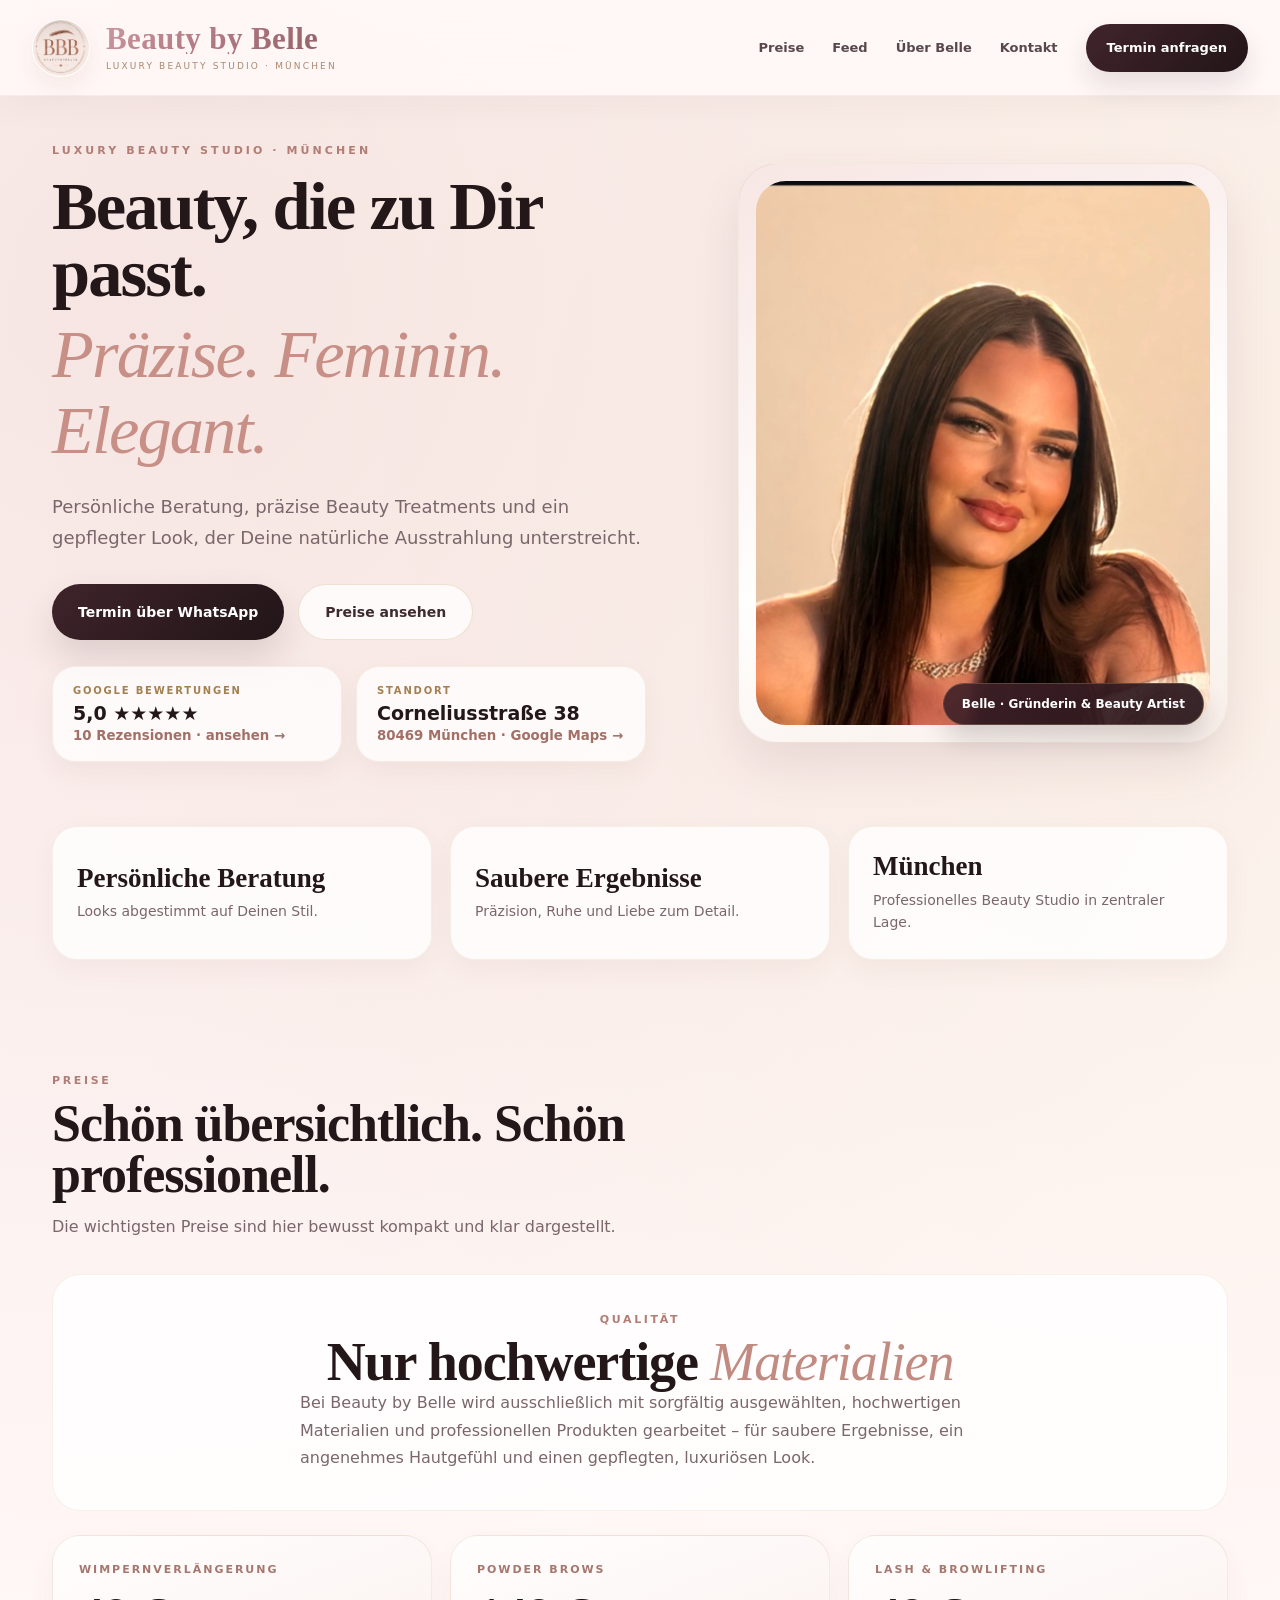
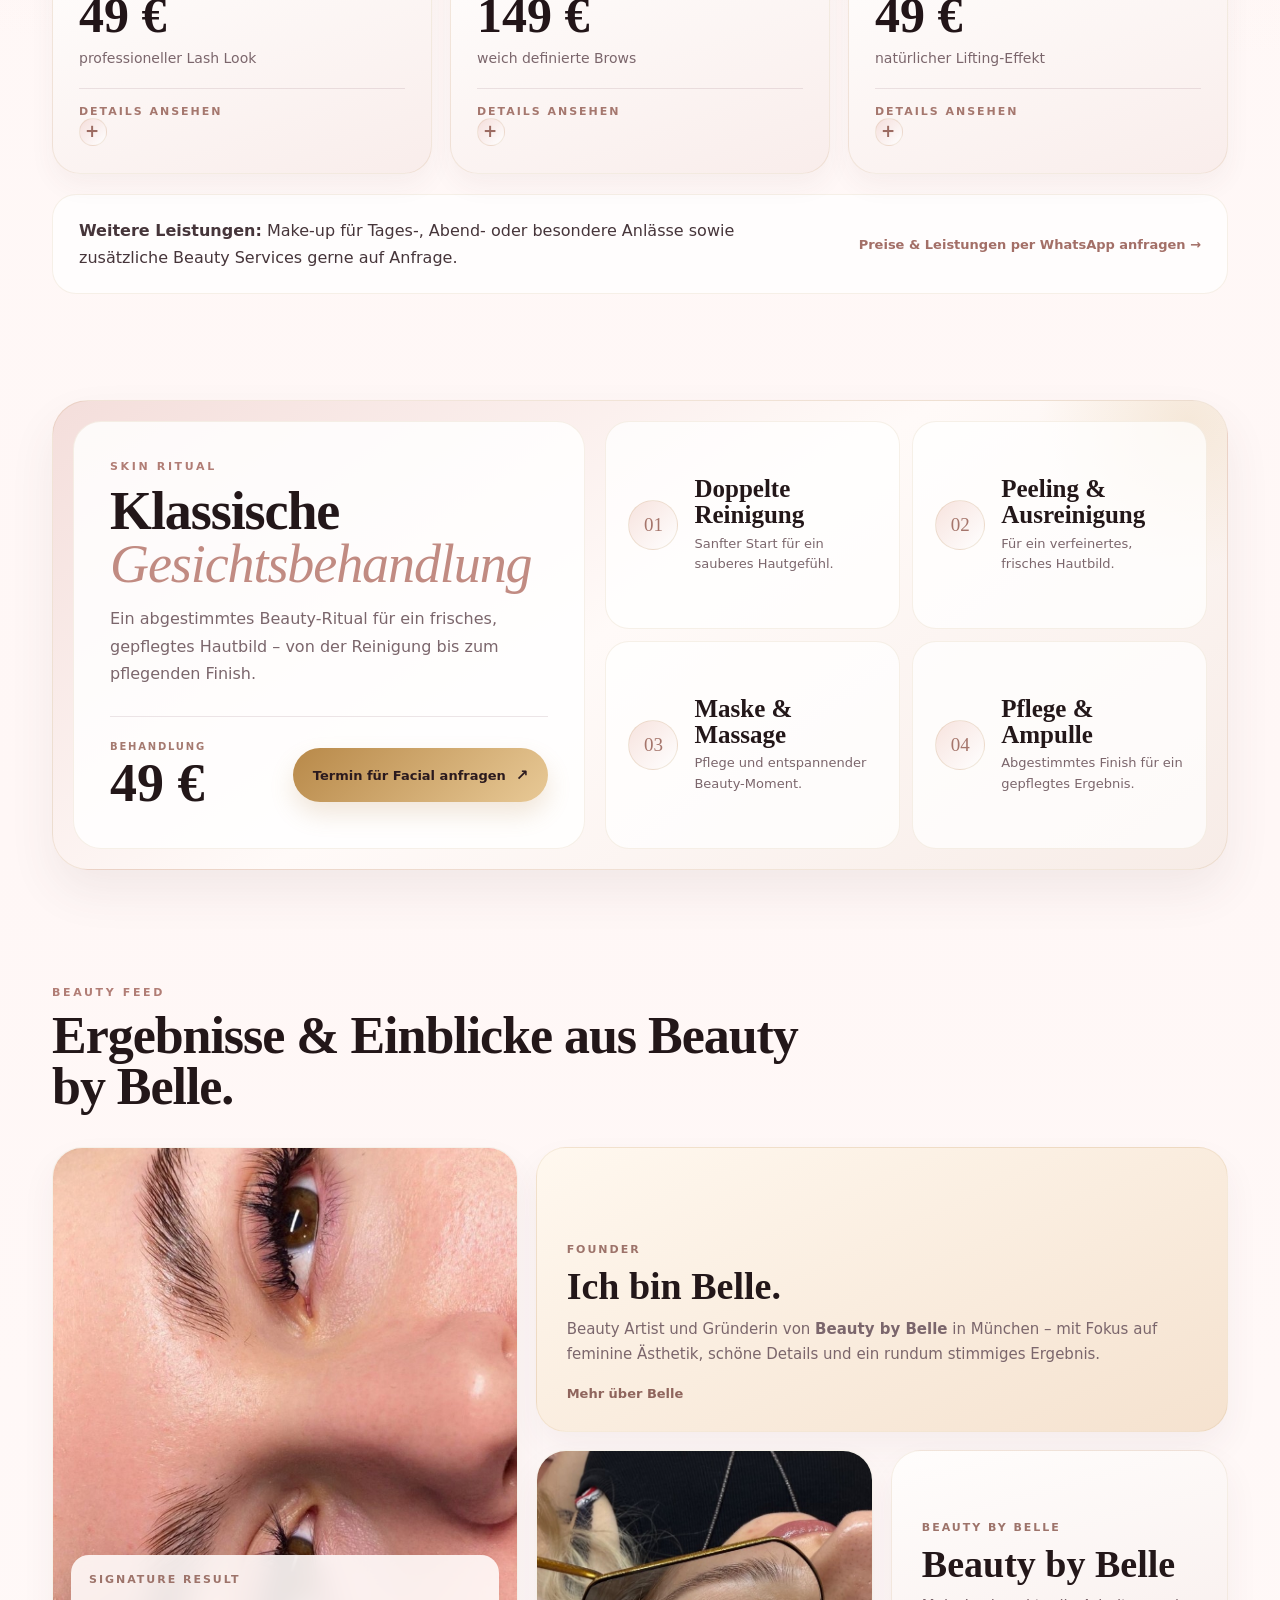
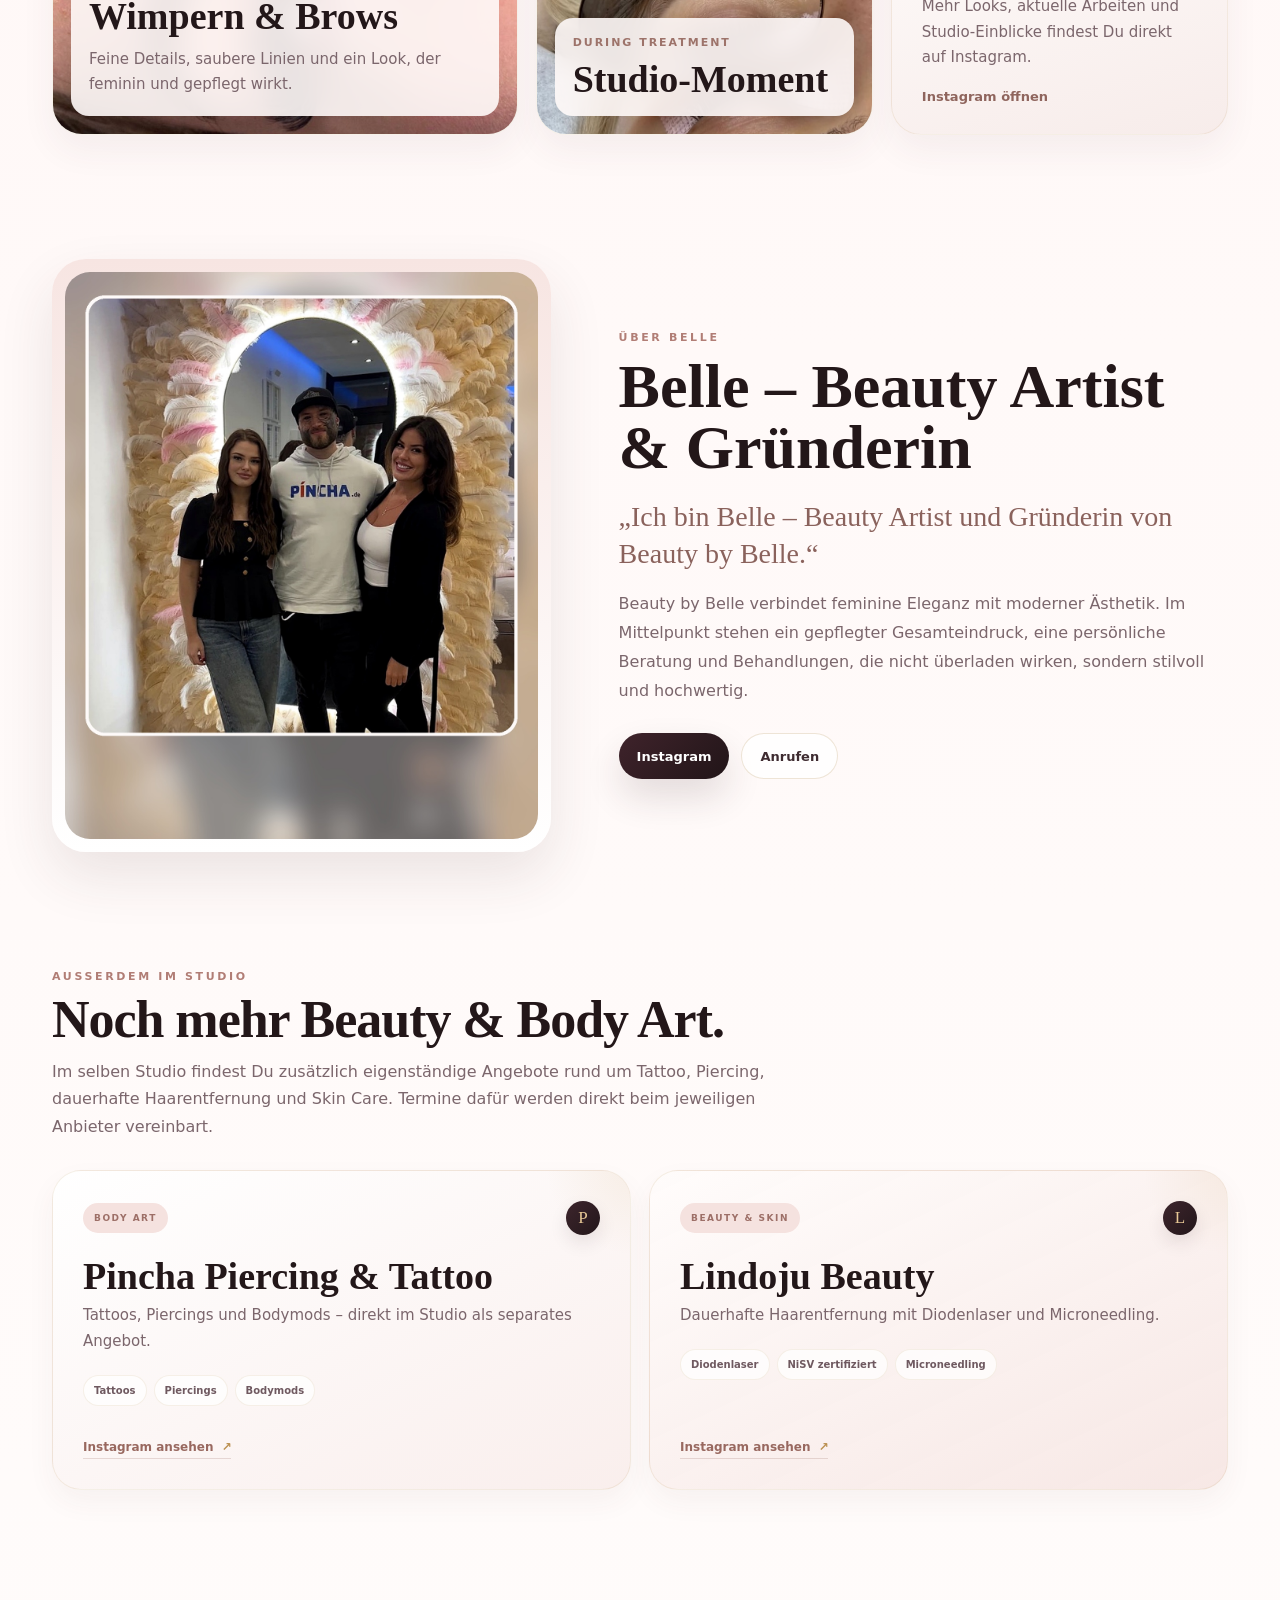
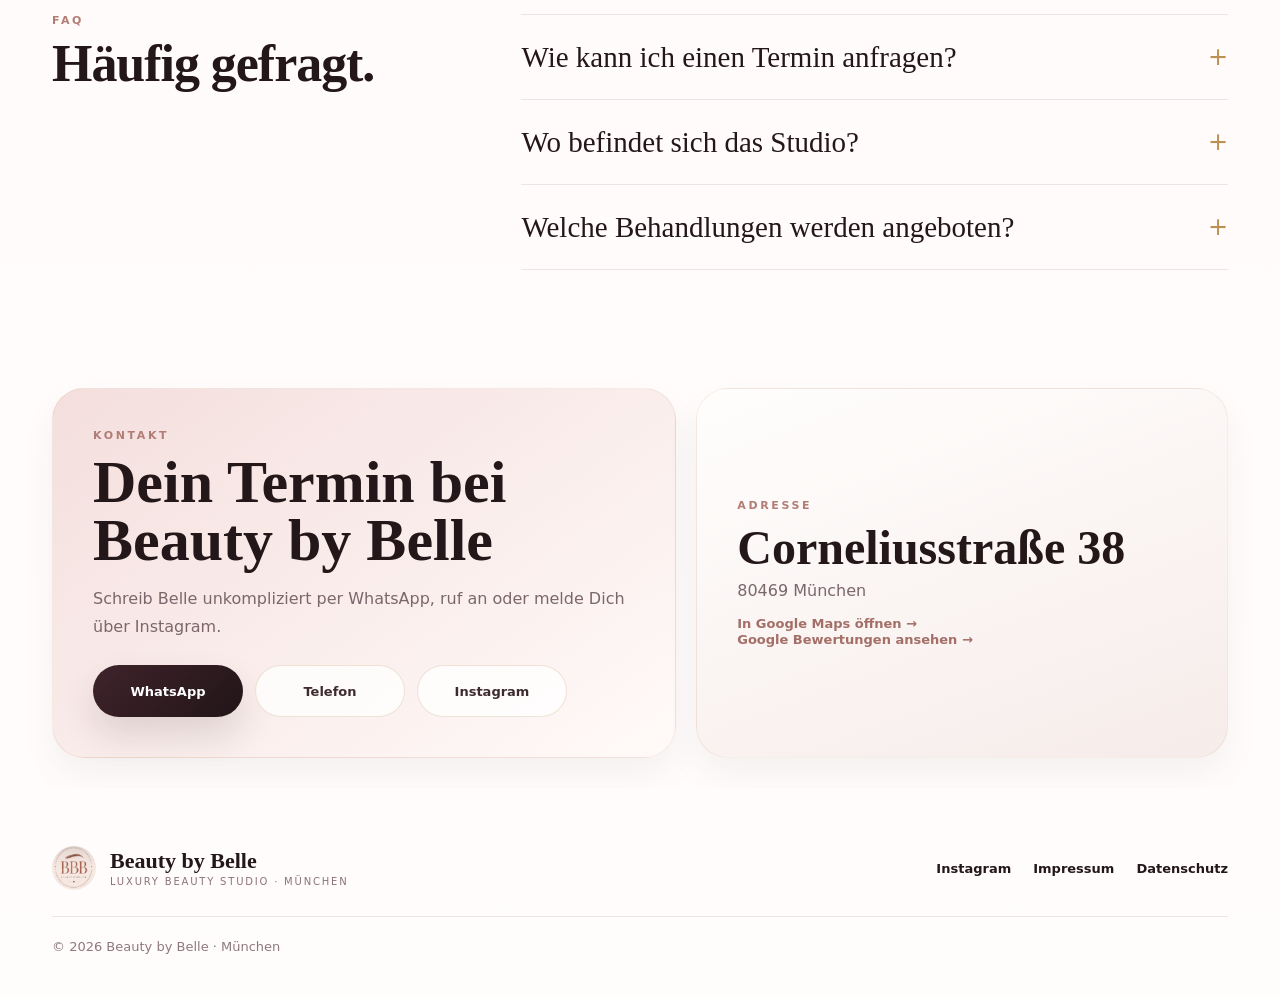
==== commit 1a1e8daa: "Add files via upload" ====
--- a/index.html
+++ b/index.html
@@ -11,13 +11,14 @@
   <meta property="og:type" content="website">
   <title>Beauty by Belle | Luxury Beauty Studio München</title>
   <link rel="icon" href="logo-bbb.jpg" type="image/jpeg">
-  <link rel="stylesheet" href="styles.css?v=6.9.0">
+  <link rel="stylesheet" href="styles.css?v=6.11.0">
   <script type="application/ld+json">
   {
     "@context":"https://schema.org",
     "@type":"BeautySalon",
     "name":"Beauty by Belle",
-    "telephone":"+49 1512 0498323",
+    "telephone":"+49 151 20498323",
+    "email":"belle1441@gmx.de",
     "address":{
       "@type":"PostalAddress",
       "streetAddress":"Corneliusstraße 38",
@@ -73,10 +74,10 @@
             <strong>5,0 ★★★★★</strong>
             <small>10 Rezensionen · ansehen →</small>
           </a>
-          <a class="location-map-card" href="https://www.google.com/maps/search/?api=1&query=Beauty%20by%20Belle%20Corneliusstra%C3%9Fe%2038%2080469%20M%C3%BCnchen" target="_blank" rel="noopener" aria-label="Beauty by Belle in Google Maps öffnen">
+          <a class="location-meta-card" href="https://www.google.com/maps/search/?api=1&query=Corneliusstra%C3%9Fe+38%2C+80469+M%C3%BCnchen" target="_blank" rel="noopener" aria-label="Beauty by Belle in Google Maps öffnen">
             <span class="meta-label">Standort</span>
             <strong>Corneliusstraße 38</strong>
-            <small>80469 München · Route öffnen →</small>
+            <small>80469 München · Google Maps →</small>
           </a>
         </div>
       </div>
@@ -231,7 +232,7 @@
       </div>
       <div class="about-copy">
         <p class="eyebrow">Über Belle</p>
-        <h2>Belle – Beauty Artist &amp; Gründerin</h2>
+        <h2>Belle – Beauty Artist &amp; <span class="no-break">Gründerin</span></h2>
         <p class="about-lead">„Ich bin Belle – Beauty Artist und Gründerin von Beauty by Belle.“</p>
         <p>Beauty by Belle verbindet feminine Eleganz mit moderner Ästhetik. Im Mittelpunkt stehen ein gepflegter Gesamteindruck, eine persönliche Beratung und Behandlungen, die nicht überladen wirken, sondern stilvoll und hochwertig.</p>
         <div class="about-actions">
@@ -310,12 +311,15 @@
         </div>
       </div>
 
-      <a class="location-card location-card-link" href="https://www.google.com/maps/search/?api=1&query=Beauty%20by%20Belle%20Corneliusstra%C3%9Fe%2038%2080469%20M%C3%BCnchen" target="_blank" rel="noopener" aria-label="Beauty by Belle in Google Maps öffnen">
+      <div class="location-card">
         <p class="eyebrow">Adresse</p>
-        <h3>Corneliusstraße 38</h3>
-        <p>80469 München</p>
-        <span class="inline-link">In Google Maps öffnen →</span>
-      </a>
+        <a class="location-main-link" href="https://www.google.com/maps/search/?api=1&query=Corneliusstra%C3%9Fe+38%2C+80469+M%C3%BCnchen" target="_blank" rel="noopener" aria-label="Corneliusstraße 38 in Google Maps öffnen">
+          <h3>Corneliusstraße 38</h3>
+          <p>80469 München</p>
+          <span>In Google Maps öffnen →</span>
+        </a>
+        <a class="inline-link" href="https://search.google.com/local/reviews?placeid=ChIJg-GGh-nfnUcRz_K6qeJYvUg" target="_blank" rel="noopener">Google Bewertungen ansehen →</a>
+      </div>
     </section>
   </main>
 
--- a/styles.css
+++ b/styles.css
@@ -602,9 +602,15 @@
 }
 
 
-/* v6.9 clickable Google Maps address cards */
-.location-map-card,.location-card-link{cursor:pointer;transition:transform .2s ease,box-shadow .2s ease,border-color .2s ease}
-.location-map-card:hover,.location-card-link:hover{transform:translateY(-2px);box-shadow:0 16px 32px rgba(94,62,69,.10);border-color:rgba(179,137,75,.28)}
-.location-map-card small{color:#a36f67!important;font-weight:800}
-.location-card-link{color:inherit;text-decoration:none}
-.location-card-link .inline-link{display:inline-block;margin-top:16px;color:#a36f67;font-size:13px;font-weight:800}
+/* v6.9 clickable address cards */
+.location-meta-card{display:block;cursor:pointer;transition:transform .2s ease,box-shadow .2s ease,border-color .2s ease}
+.location-meta-card:hover{transform:translateY(-2px);box-shadow:0 16px 30px rgba(94,62,69,.10);border-color:rgba(179,137,75,.28)}
+.location-meta-card small{color:#a36f67!important;font-weight:800}
+.location-main-link{display:block;cursor:pointer}
+.location-main-link h3,.location-main-link p{transition:color .2s ease}
+.location-main-link span{display:inline-block;margin-top:16px;color:#a36f67;font-size:13px;font-weight:800}
+.location-main-link:hover h3{color:#9b6d65}
+
+
+/* v6.10+: keeps words like “Gründerin” intact on narrow mobile screens */
+.no-break{white-space:nowrap;word-break:keep-all;overflow-wrap:normal;hyphens:none;}
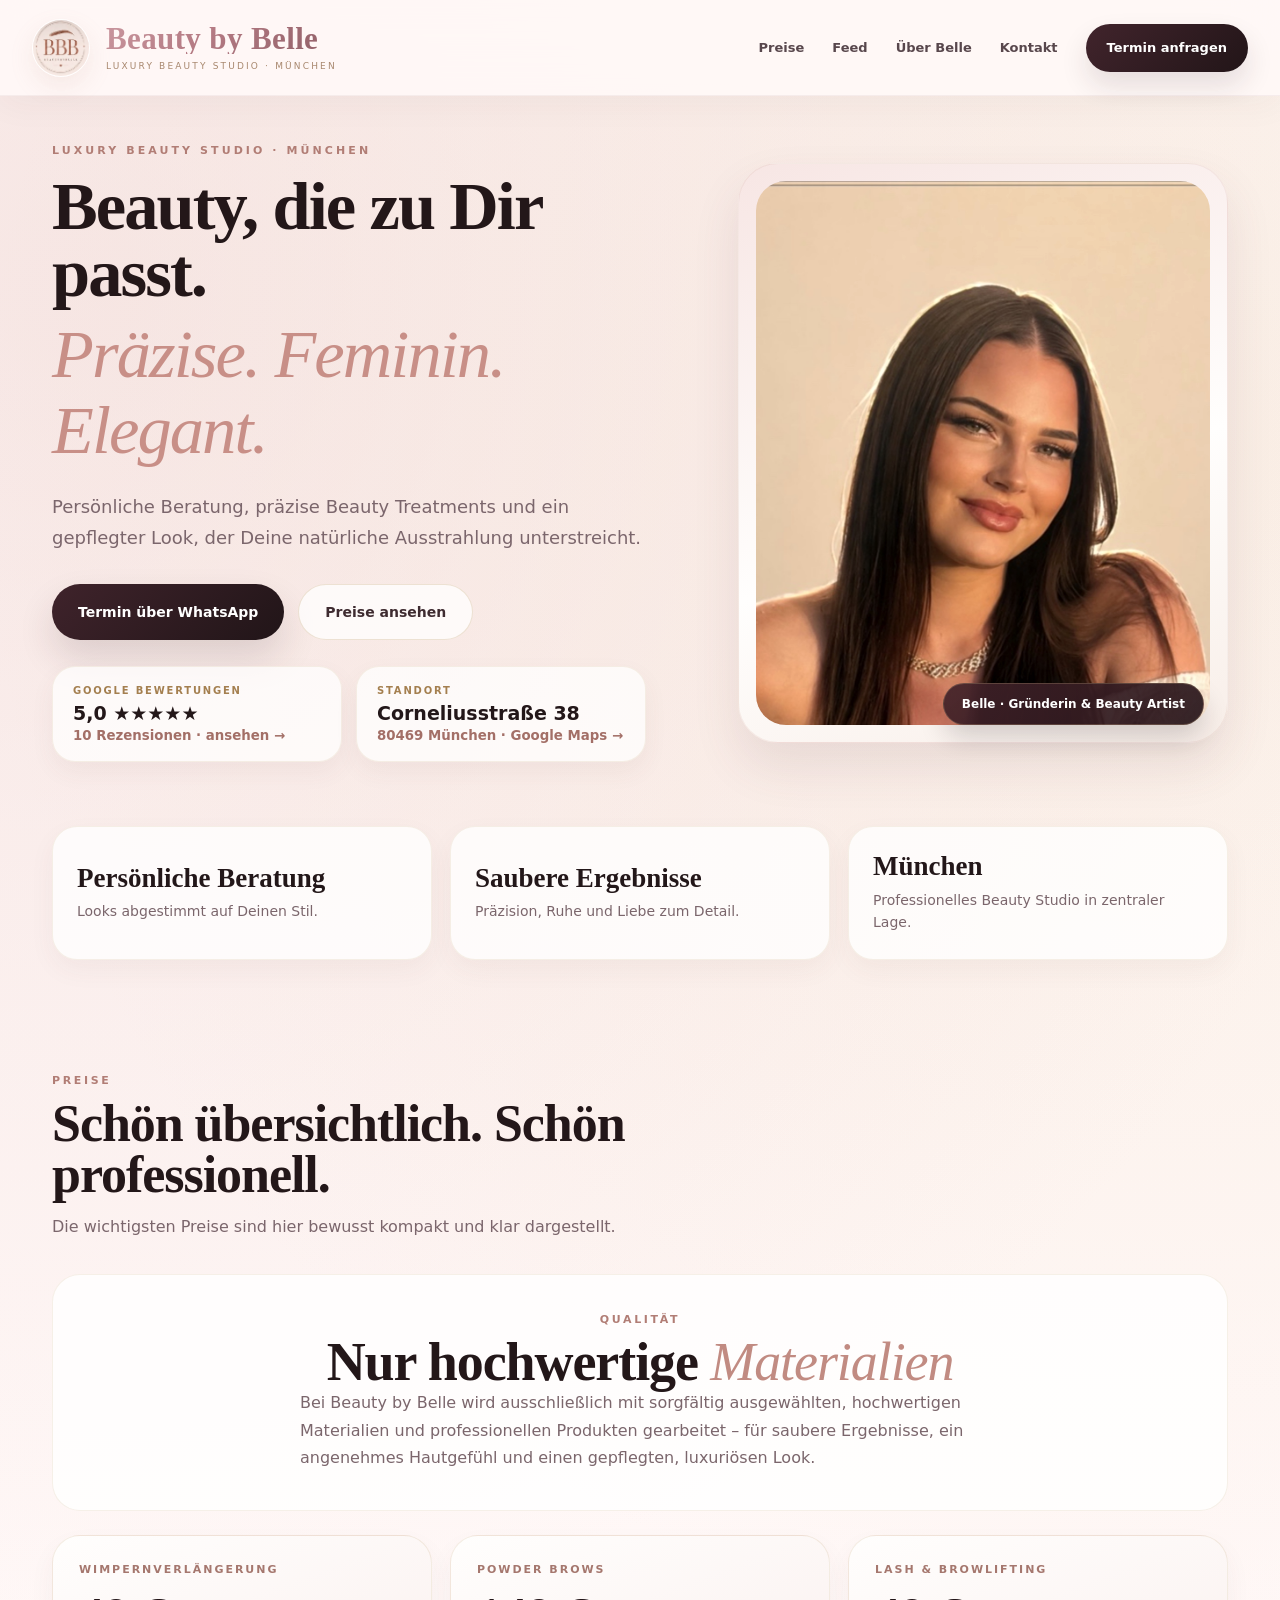
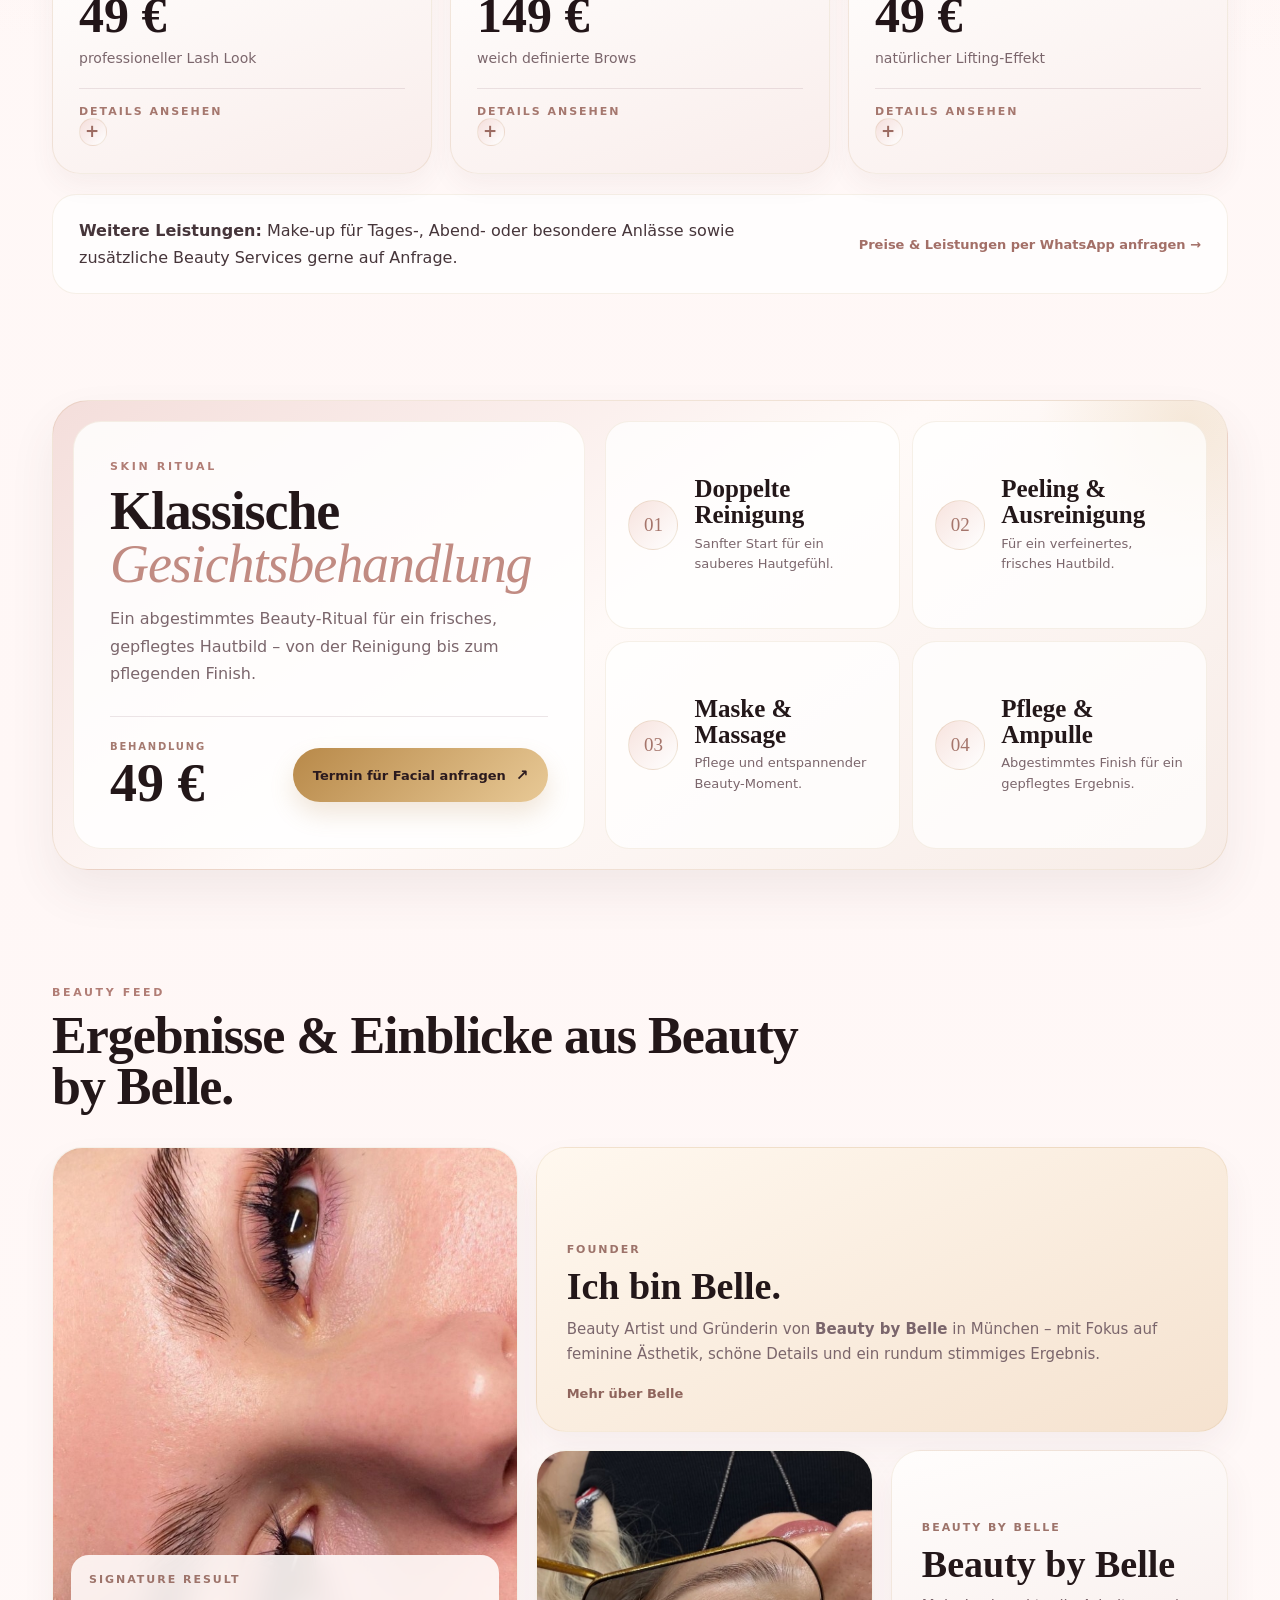
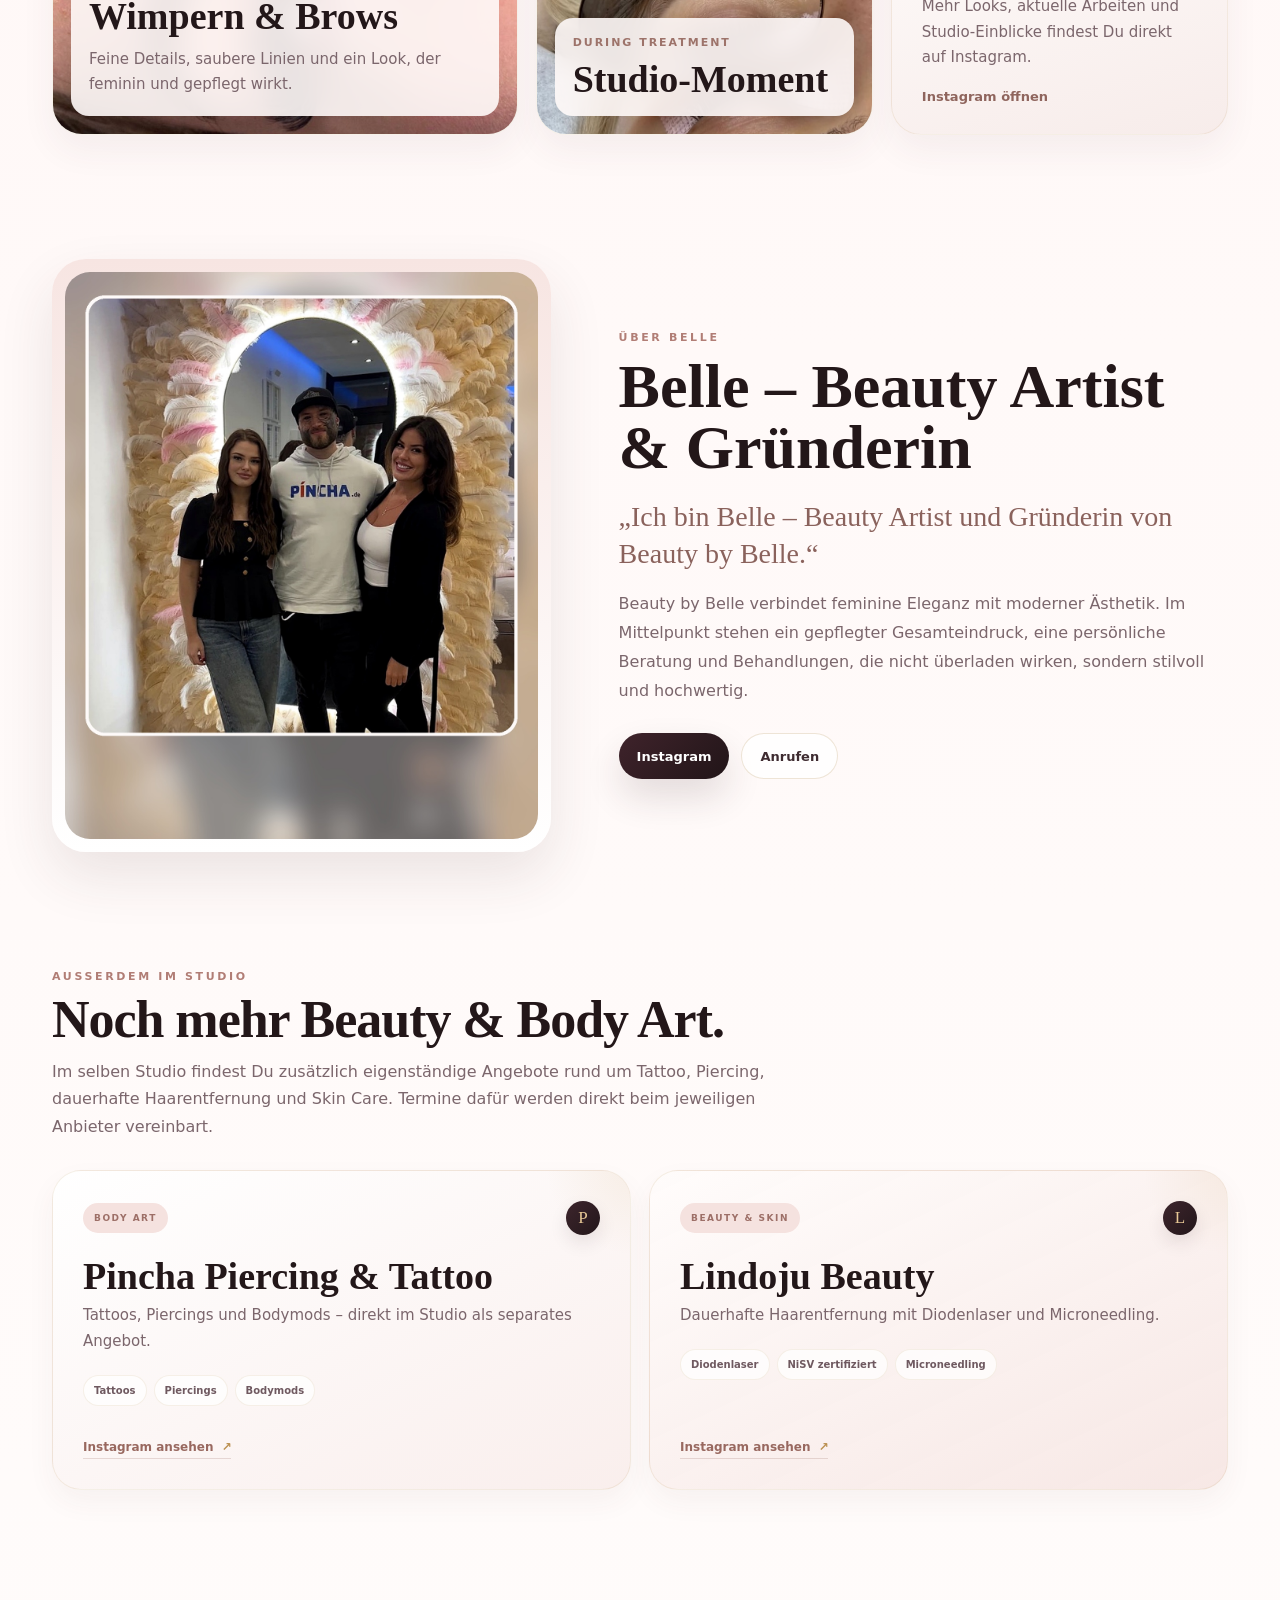
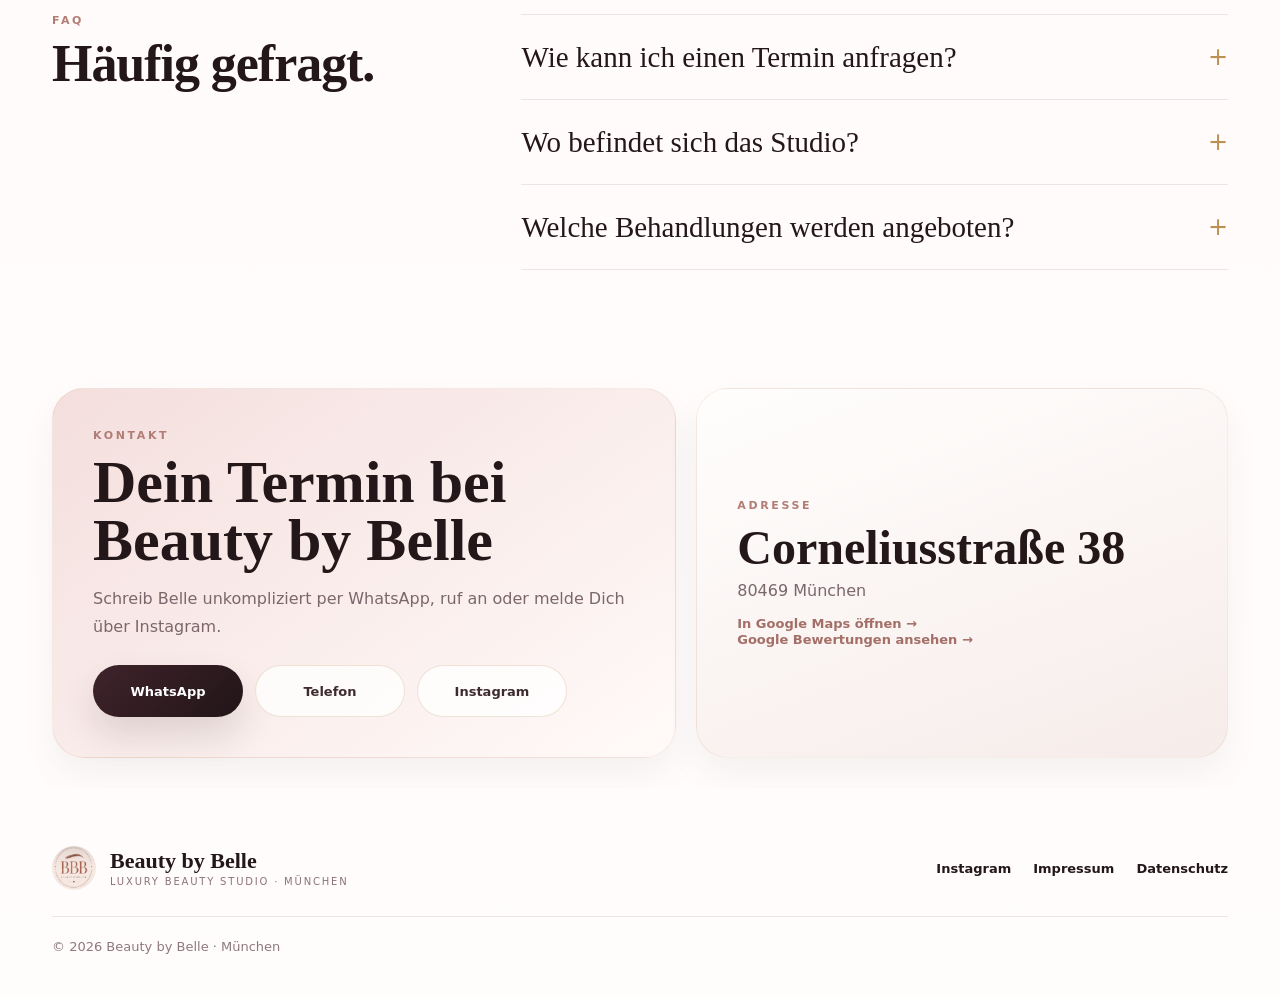
==== commit 60c5890b: "Add files via upload" ====
--- a/index.html
+++ b/index.html
@@ -11,7 +11,7 @@
   <meta property="og:type" content="website">
   <title>Beauty by Belle | Luxury Beauty Studio München</title>
   <link rel="icon" href="logo-bbb.jpg" type="image/jpeg">
-  <link rel="stylesheet" href="styles.css?v=6.11.0">
+  <link rel="stylesheet" href="styles.css?v=6.12.0">
   <script type="application/ld+json">
   {
     "@context":"https://schema.org",
@@ -345,6 +345,6 @@
     <a href="https://wa.me/4915120498323?text=Hallo%20Belle%2C%20ich%20m%C3%B6chte%20gerne%20einen%20Termin%20bei%20Beauty%20by%20Belle%20anfragen." target="_blank" rel="noopener">Termin anfragen</a>
   </div>
 
-  <script src="script.js?v=6.9.0" defer></script>
+  <script src="script.js?v=6.12.0" defer></script>
 </body>
 </html>
--- a/styles.css
+++ b/styles.css
@@ -614,3 +614,7 @@
 
 /* v6.10+: keeps words like “Gründerin” intact on narrow mobile screens */
 .no-break{white-space:nowrap;word-break:keep-all;overflow-wrap:normal;hyphens:none;}
+
+
+/* v6.12 final accessibility polish */
+a:focus-visible,button:focus-visible,summary:focus-visible{outline:3px solid rgba(179,137,75,.58);outline-offset:4px;border-radius:10px}
